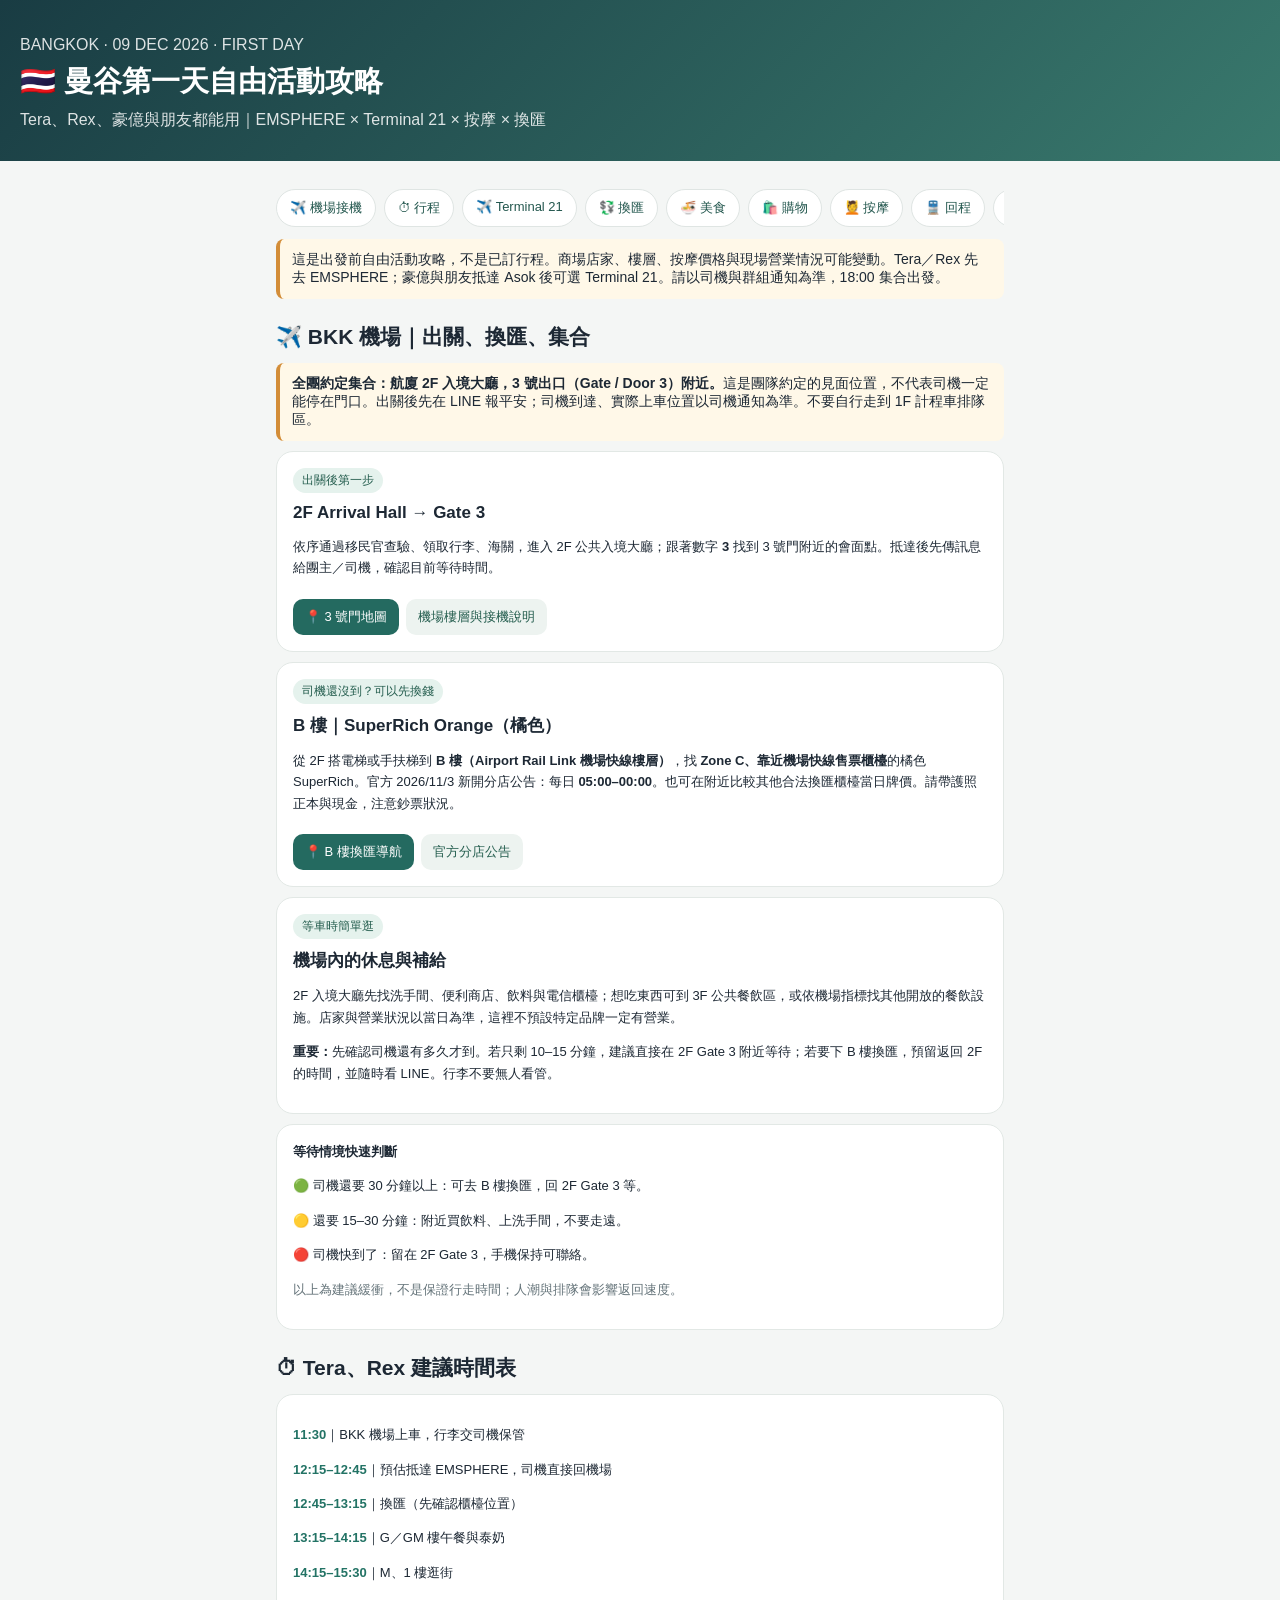
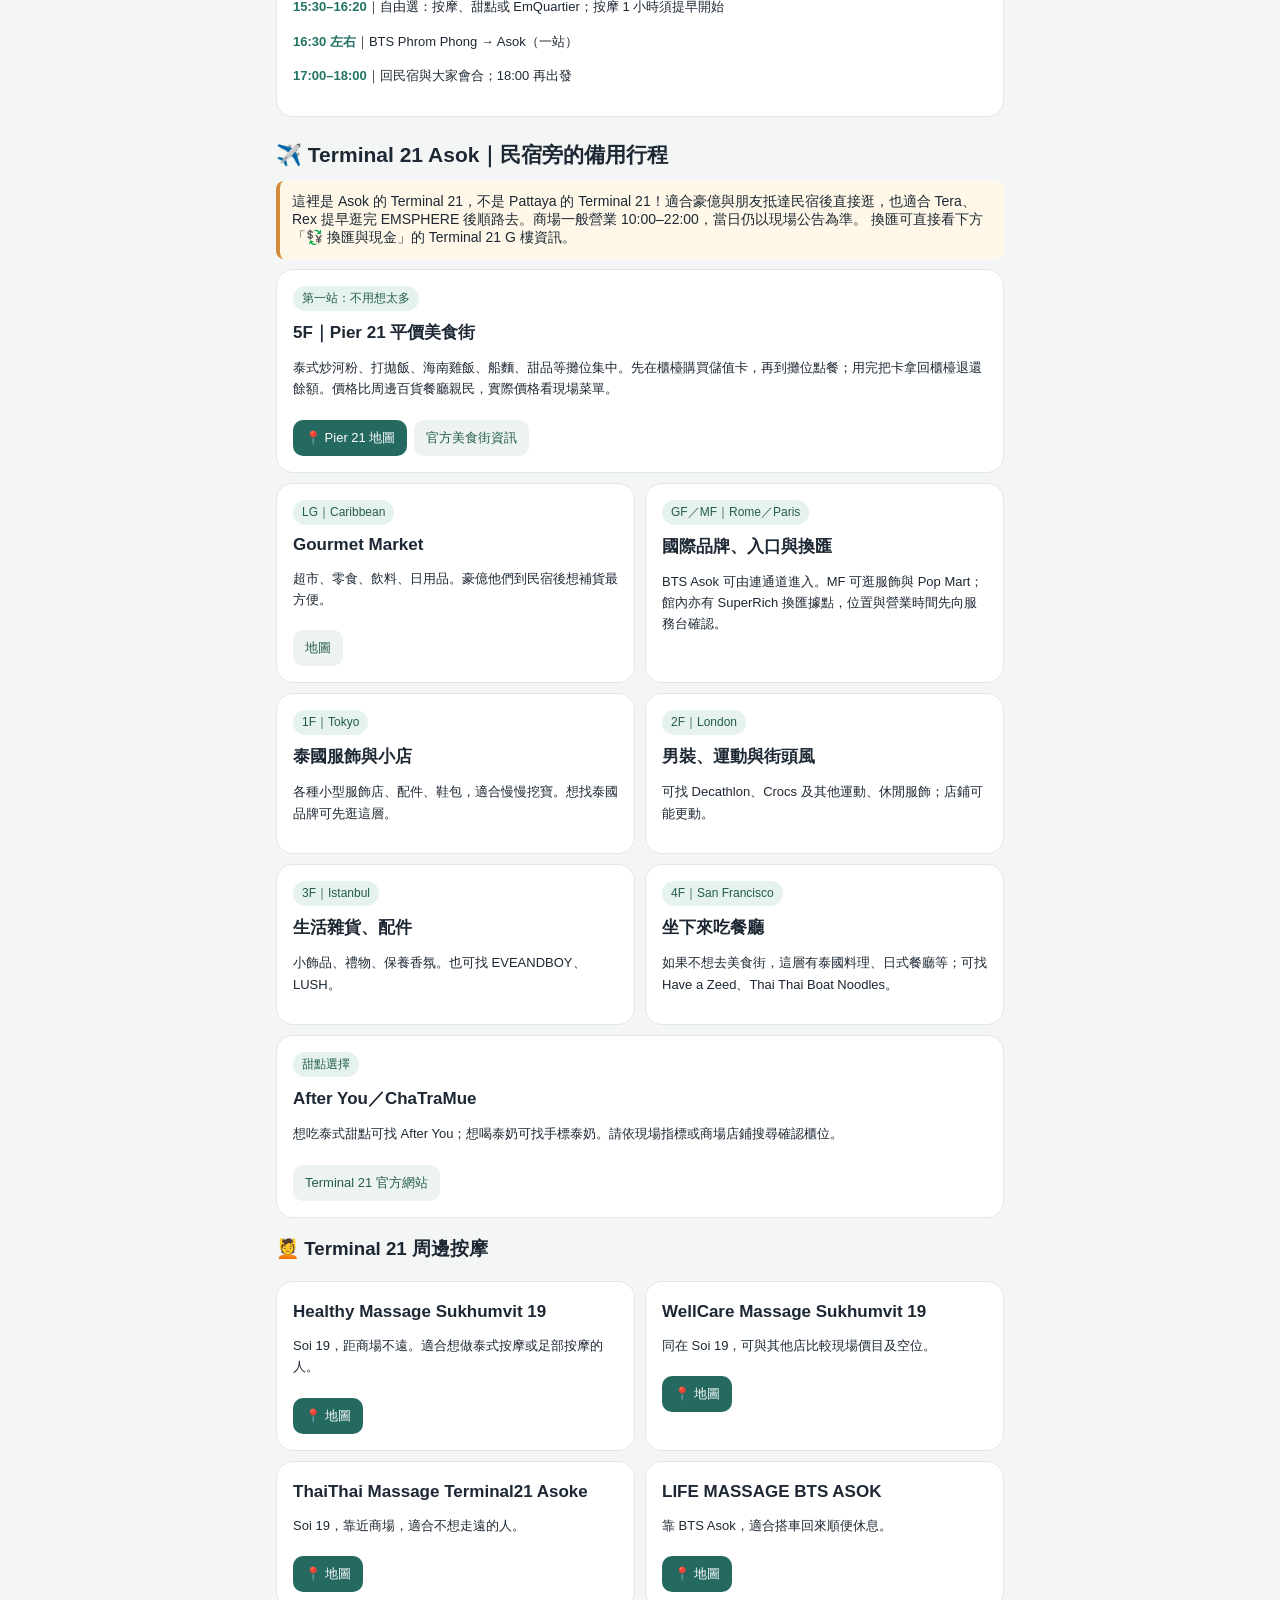
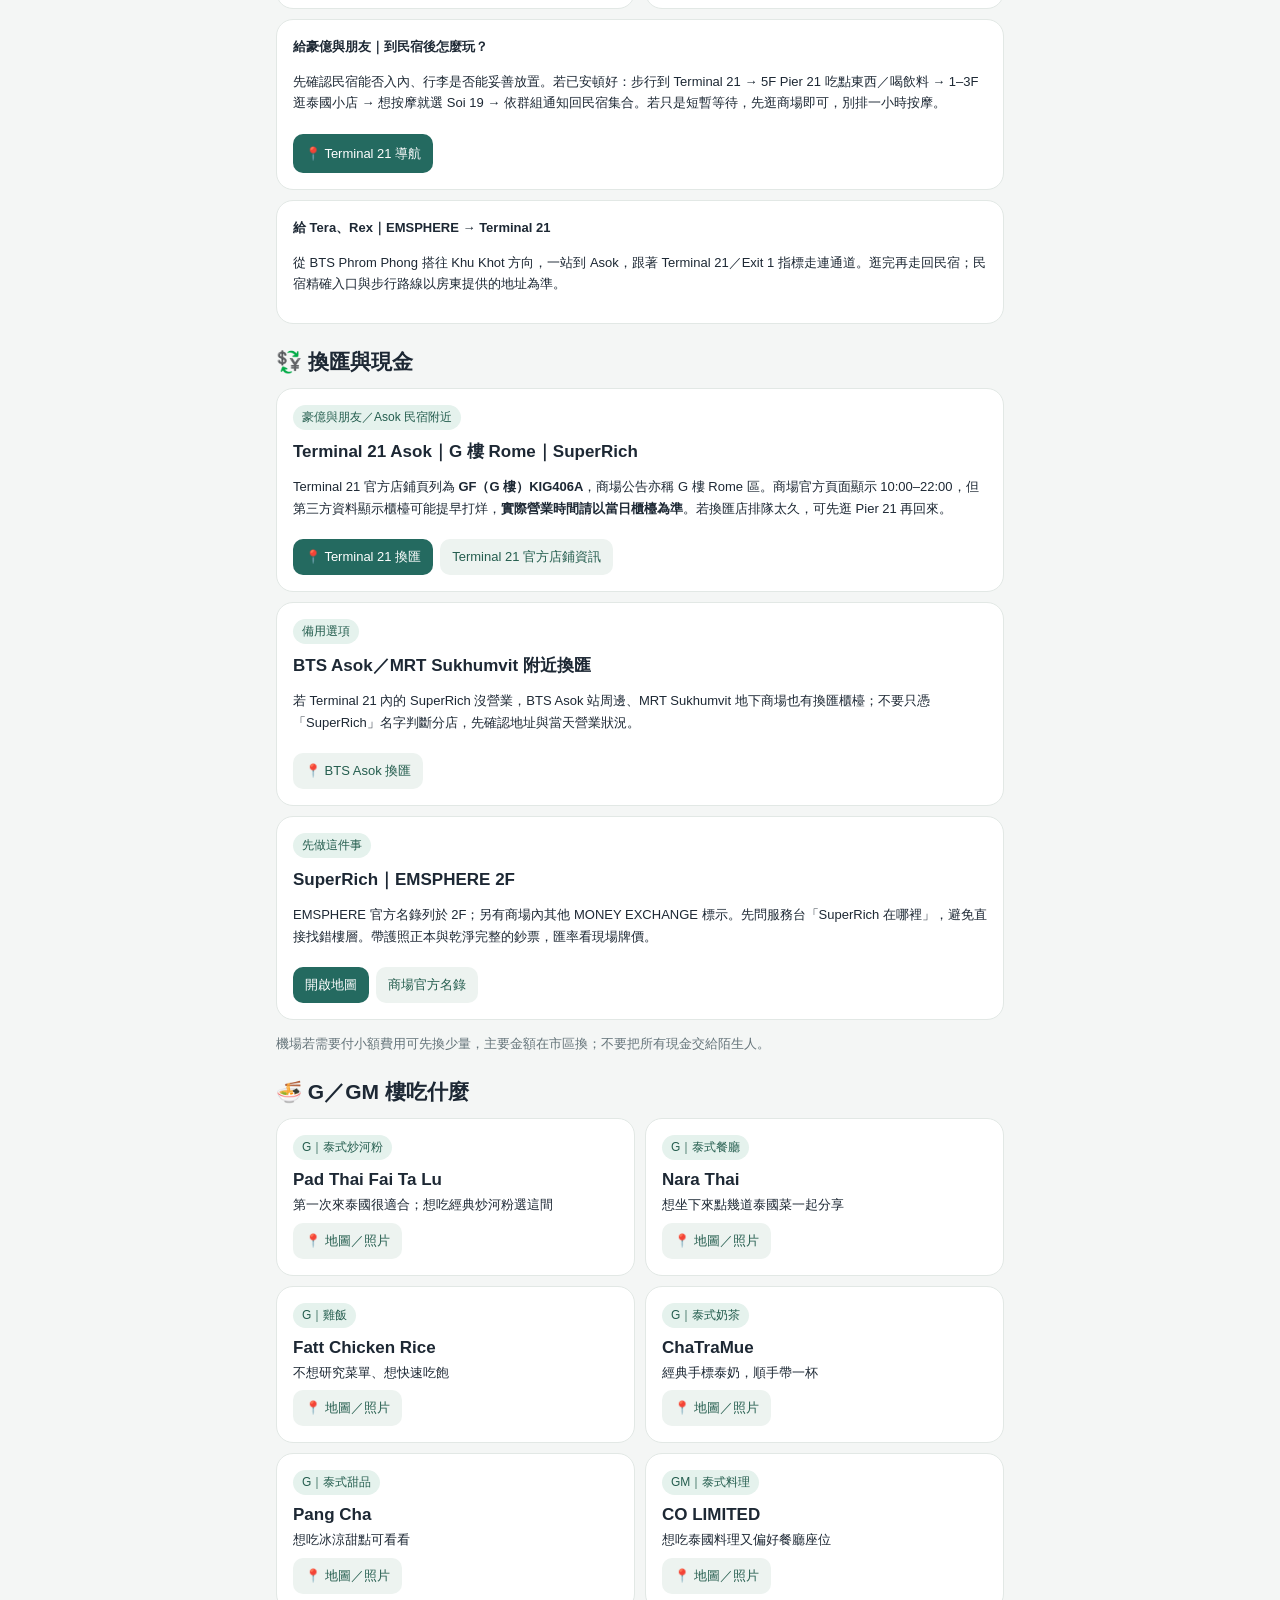
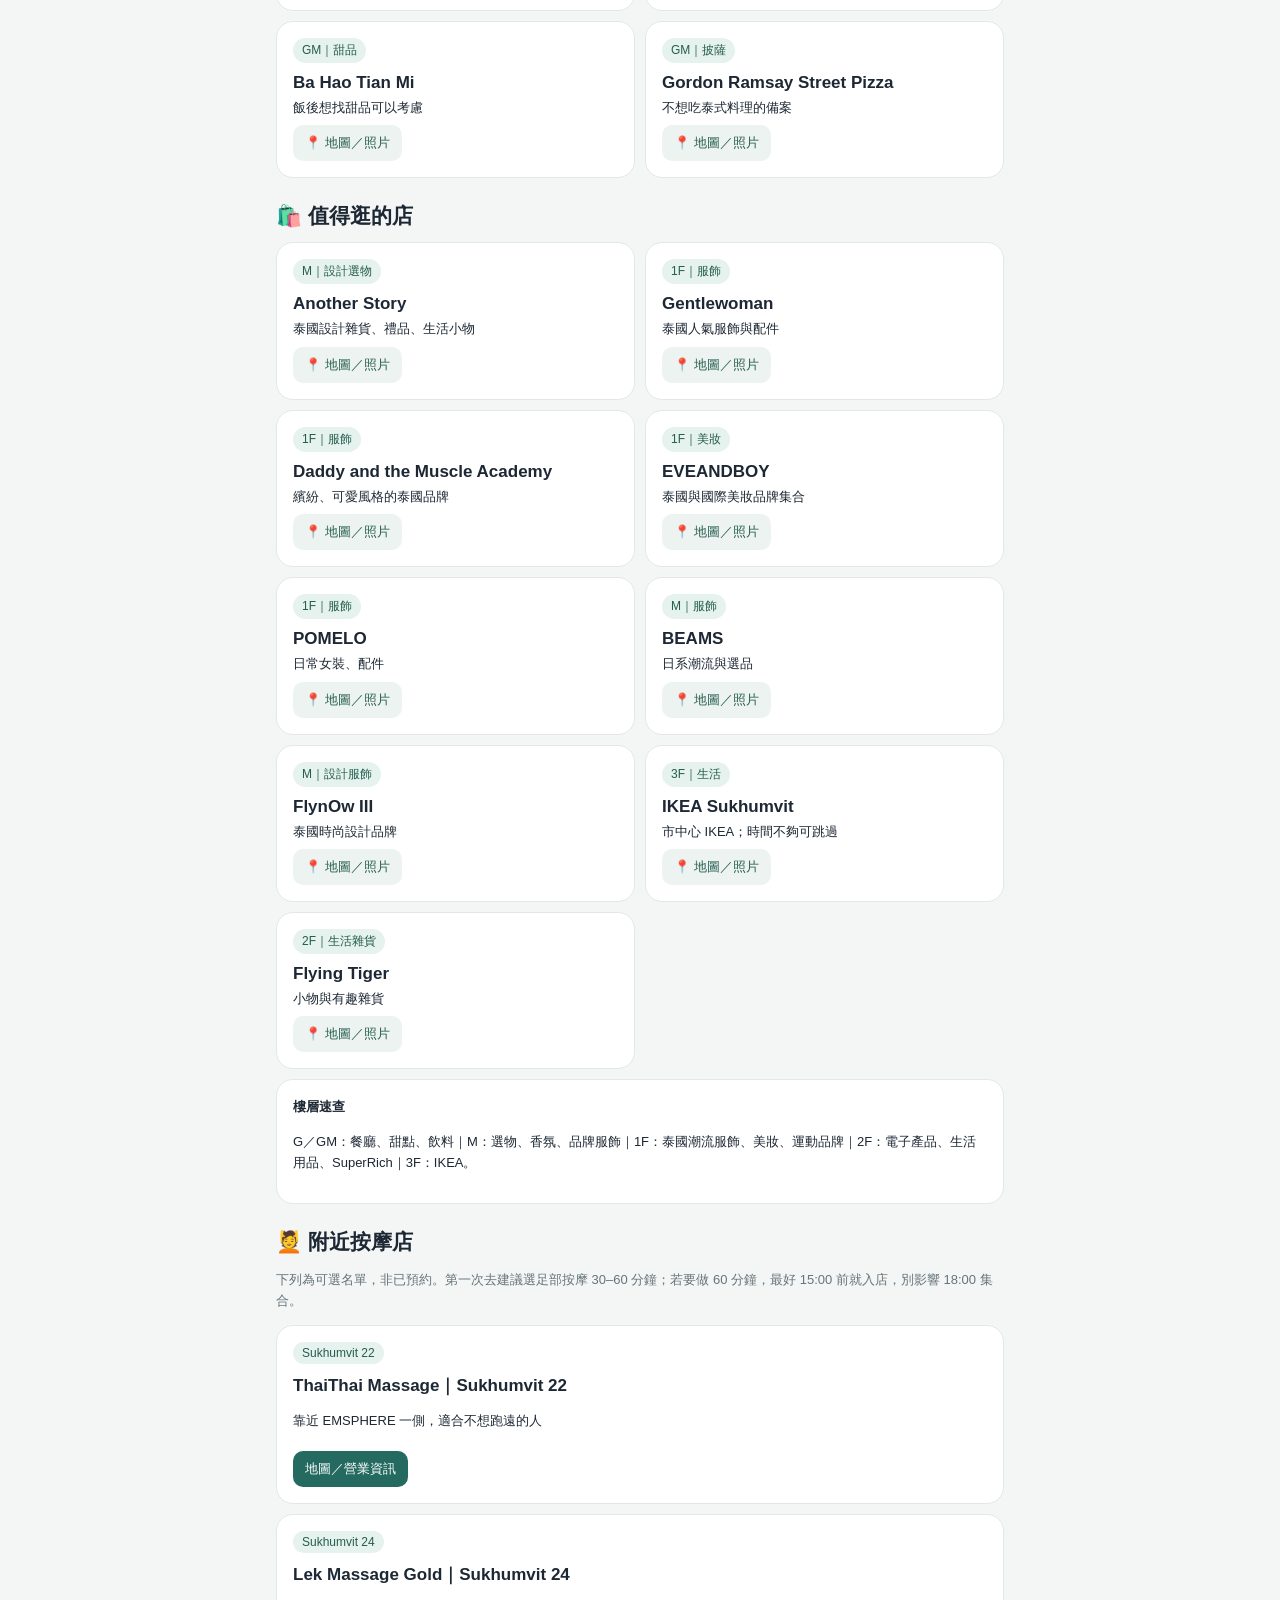
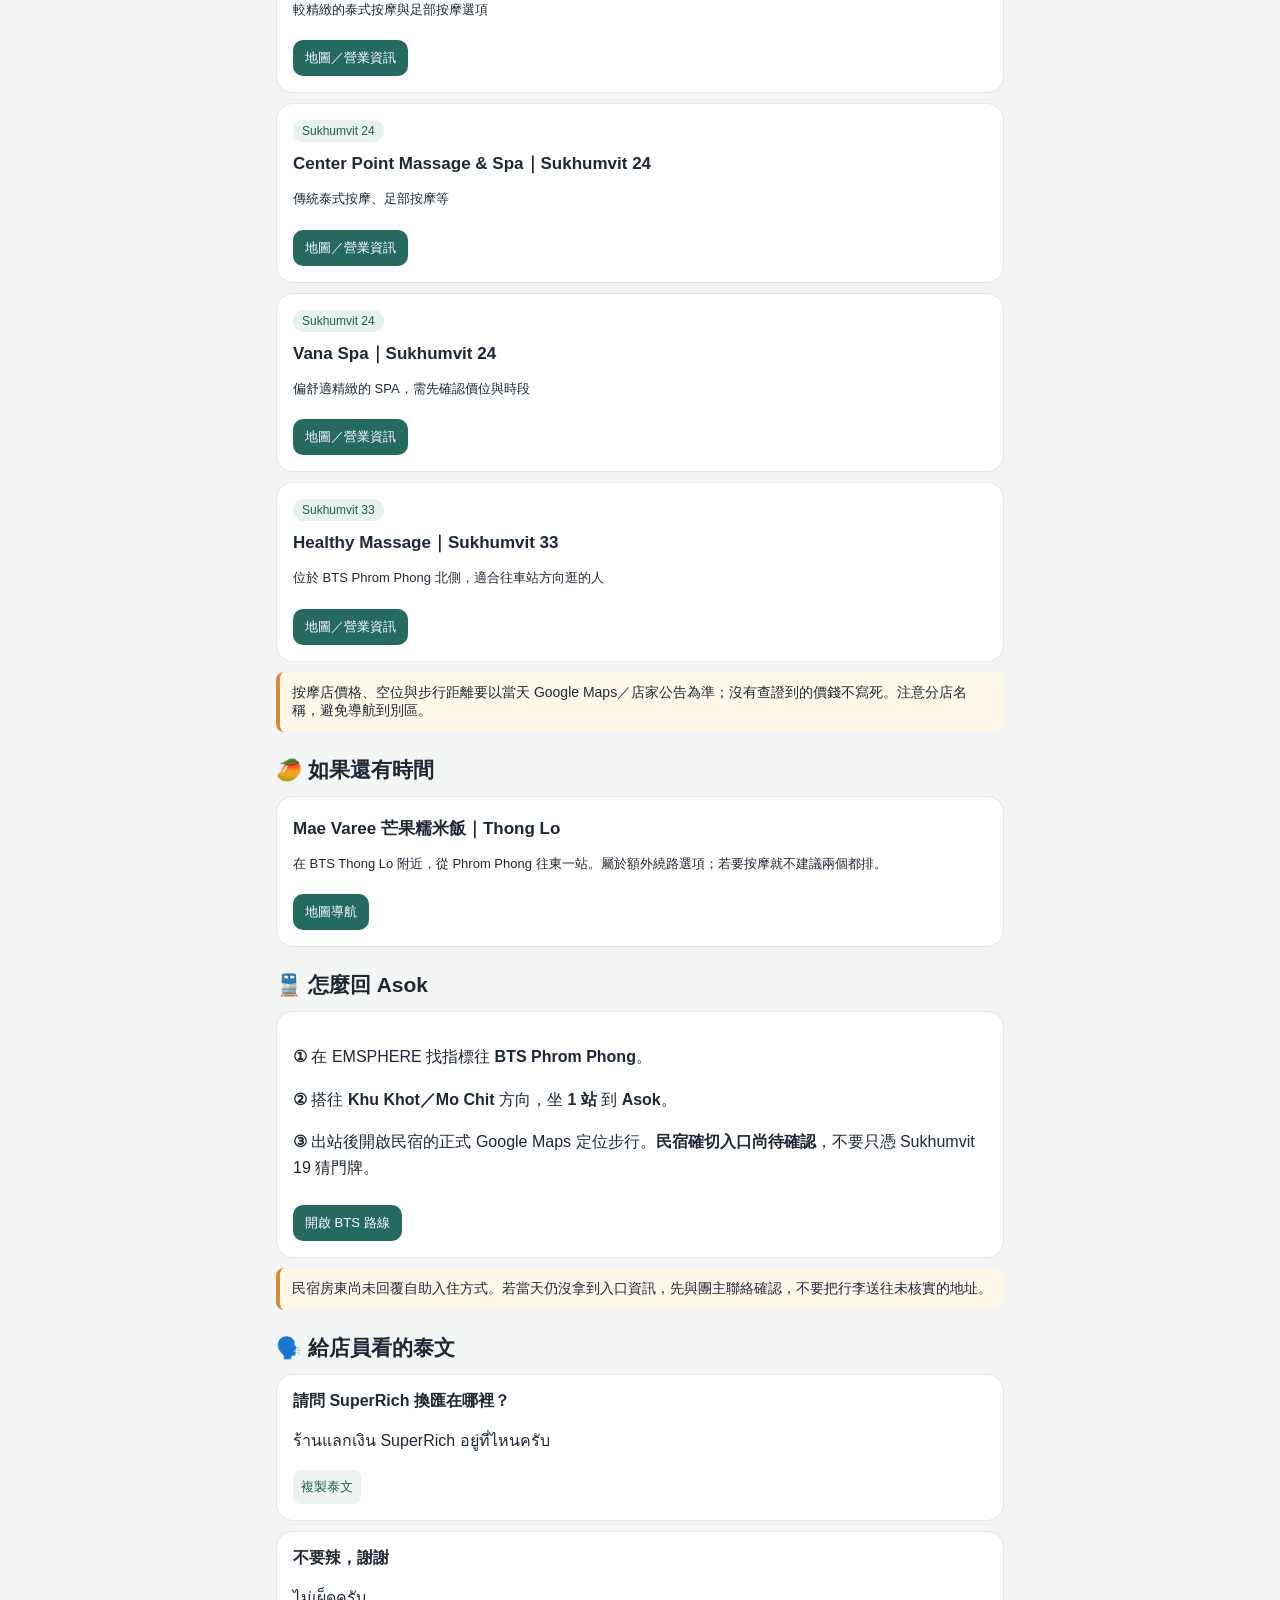
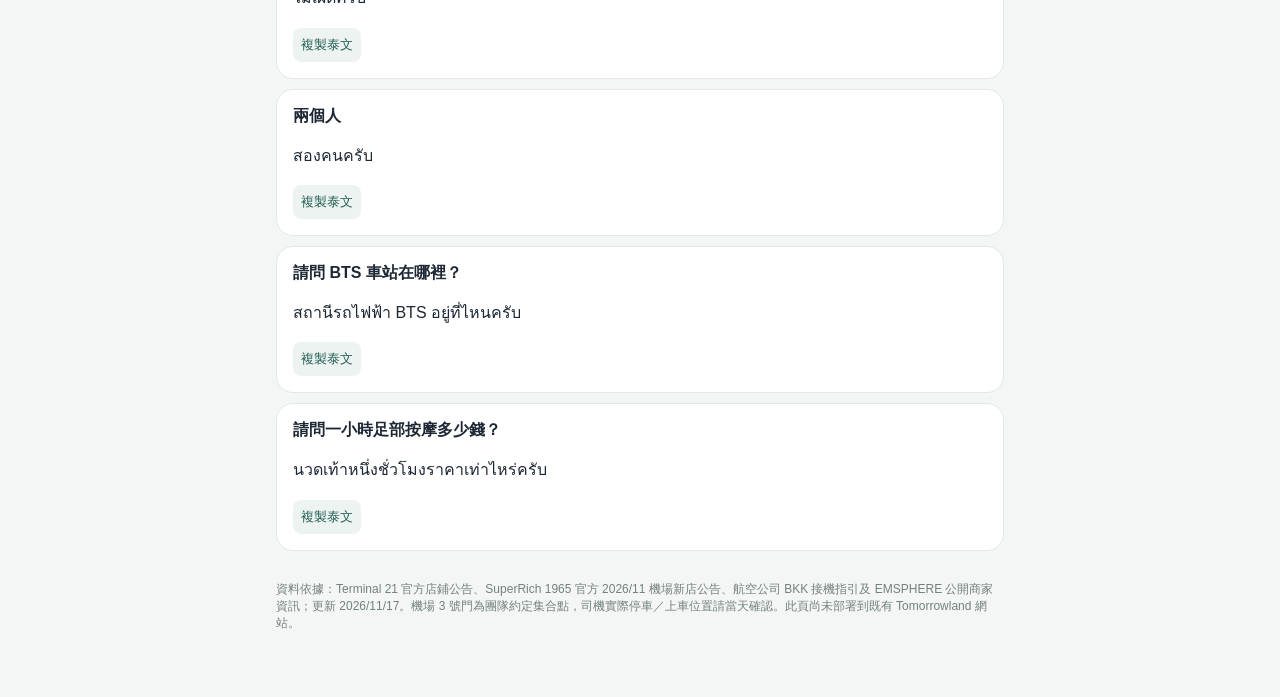
==== tera_rex_bangkok_guide.html @ 604416a2 "Initial preview website" ====
<!DOCTYPE html>

<html lang="zh-Hant"><head><meta charset="utf-8"/><meta content="width=device-width,initial-scale=1" name="viewport"/><title>12/9 曼谷新手攻略｜EMSPHERE × Terminal 21</title><style>:root{font-family:-apple-system,BlinkMacSystemFont,'Noto Sans TC',sans-serif;color:#1d2834;background:#f4f6f5}*{box-sizing:border-box}body{margin:0}header{background:linear-gradient(135deg,#193c43,#39796d);color:white;padding:36px 20px 30px}main{max-width:760px;margin:auto;padding:16px 16px 65px}h1{font-size:29px;margin:8px 0}h2{font-size:21px;margin:24px 0 12px}.sub{opacity:.85}.nav{display:flex;gap:8px;overflow:auto;padding:12px 0;position:sticky;top:0;background:#f4f6f5;z-index:3}.nav a{white-space:nowrap;background:white;border:1px solid #dfe5e3;border-radius:30px;padding:9px 13px;text-decoration:none;color:#23574e;font-size:13px}.card{background:white;border:1px solid #e2e8e5;border-radius:17px;padding:16px;margin:10px 0;box-shadow:0 3px 10px #1232 0}.tag{display:inline-block;background:#e5f2ed;color:#245d4e;padding:4px 9px;border-radius:30px;font-size:12px;margin-bottom:6px}.muted{color:#65747a;font-size:13px}.btn{display:inline-block;padding:9px 12px;background:#246a60;color:white;text-decoration:none;border-radius:10px;font-size:13px;margin:7px 7px 0 0}.btn.secondary{background:#edf3f0;color:#245d4e}.time{font-weight:750;color:#237365}.itemtitle{font-weight:750;font-size:17px;margin:4px 0}.grid{display:grid;grid-template-columns:repeat(2,minmax(0,1fr));gap:10px}.grid .card{margin:0}.notice{border-left:4px solid #d38d38;padding:12px;background:#fff8e8;border-radius:8px;font-size:14px}.small{font-size:13px;line-height:1.65}p{line-height:1.65}button{border:0;background:#edf3f0;color:#225f55;padding:8px;border-radius:8px}footer{color:#73817d;font-size:12px;margin-top:30px}a{color:#236b61}details{background:white;border-radius:12px;padding:12px;margin:8px 0}summary{font-weight:650;cursor:pointer}@media(max-width:460px){.grid{grid-template-columns:1fr}header{padding-top:26px}h1{font-size:26px}}</style></head><body><header><div class="sub">BANGKOK · 09 DEC 2026 · FIRST DAY</div><h1>🇹🇭 曼谷第一天自由活動攻略</h1><div class="sub">Tera、Rex、豪億與朋友都能用｜EMSPHERE × Terminal 21 × 按摩 × 換匯</div></header><main><nav class="nav"><a href="#airport">✈️ 機場接機</a><a href="#route">⏱ 行程</a><a href="#terminal">✈️ Terminal 21</a><a href="#money">💱 換匯</a><a href="#food">🍜 美食</a><a href="#shop">🛍️ 購物</a><a href="#spa">💆 按摩</a><a href="#return">🚆 回程</a><a href="#thai">🗣️ 泰文</a></nav><div class="notice">這是出發前自由活動攻略，不是已訂行程。商場店家、樓層、按摩價格與現場營業情況可能變動。Tera／Rex 先去 EMSPHERE；豪億與朋友抵達 Asok 後可選 Terminal 21。請以司機與群組通知為準，18:00 集合出發。</div><section id="airport"><h2>✈️ BKK 機場｜出關、換匯、集合</h2><div class="notice"><strong>全團約定集合：航廈 2F 入境大廳，3 號出口（Gate / Door 3）附近。</strong>這是團隊約定的見面位置，不代表司機一定能停在門口。出關後先在 LINE 報平安；司機到達、實際上車位置以司機通知為準。不要自行走到 1F 計程車排隊區。</div><div class="card"><span class="tag">出關後第一步</span><div class="itemtitle">2F Arrival Hall → Gate 3</div><p class="small">依序通過移民官查驗、領取行李、海關，進入 2F 公共入境大廳；跟著數字 <strong>3</strong> 找到 3 號門附近的會面點。抵達後先傳訊息給團主／司機，確認目前等待時間。</p><a class="btn" href="https://www.google.com/maps/search/?api=1&amp;query=Suvarnabhumi+Airport+Arrival+Hall+Gate+3" rel="noopener" target="_blank">📍 3 號門地圖</a><a class="btn secondary" href="https://www.jal.co.jp/jp/en/inter/airport/bkk/info/" rel="noopener" target="_blank">機場樓層與接機說明</a></div><div class="card"><span class="tag">司機還沒到？可以先換錢</span><div class="itemtitle">B 樓｜SuperRich Orange（橘色）</div><p class="small">從 2F 搭電梯或手扶梯到 <strong>B 樓（Airport Rail Link 機場快線樓層）</strong>，找 <strong>Zone C、靠近機場快線售票櫃檯</strong>的橘色 SuperRich。官方 2026/11/3 新開分店公告：每日 <strong>05:00–00:00</strong>。也可在附近比較其他合法換匯櫃檯當日牌價。請帶護照正本與現金，注意鈔票狀況。</p><a class="btn" href="https://www.google.com/maps/search/?api=1&amp;query=SuperRich+Orange+Suvarnabhumi+Airport+Rail+Link+B+Floor+Zone+C" rel="noopener" target="_blank">📍 B 樓換匯導航</a><a class="btn secondary" href="https://www.superrich1965.com/en/news/airport-rail-link-now-open" rel="noopener" target="_blank">官方分店公告</a></div><div class="card"><span class="tag">等車時簡單逛</span><div class="itemtitle">機場內的休息與補給</div><p class="small">2F 入境大廳先找洗手間、便利商店、飲料與電信櫃檯；想吃東西可到 3F 公共餐飲區，或依機場指標找其他開放的餐飲設施。店家與營業狀況以當日為準，這裡不預設特定品牌一定有營業。</p><p class="small"><strong>重要：</strong>先確認司機還有多久才到。若只剩 10–15 分鐘，建議直接在 2F Gate 3 附近等待；若要下 B 樓換匯，預留返回 2F 的時間，並隨時看 LINE。行李不要無人看管。</p></div><div class="card small"><strong>等待情境快速判斷</strong><p>🟢 司機還要 30 分鐘以上：可去 B 樓換匯，回 2F Gate 3 等。</p><p>🟡 還要 15–30 分鐘：附近買飲料、上洗手間，不要走遠。</p><p>🔴 司機快到了：留在 2F Gate 3，手機保持可聯絡。</p><p class="muted">以上為建議緩衝，不是保證行走時間；人潮與排隊會影響返回速度。</p></div></section><section id="route"><h2>⏱ Tera、Rex 建議時間表</h2><div class="card small"><p><span class="time">11:30</span>｜BKK 機場上車，行李交司機保管</p><p><span class="time">12:15–12:45</span>｜預估抵達 EMSPHERE，司機直接回機場</p><p><span class="time">12:45–13:15</span>｜換匯（先確認櫃檯位置）</p><p><span class="time">13:15–14:15</span>｜G／GM 樓午餐與泰奶</p><p><span class="time">14:15–15:30</span>｜M、1 樓逛街</p><p><span class="time">15:30–16:20</span>｜自由選：按摩、甜點或 EmQuartier；按摩 1 小時須提早開始</p><p><span class="time">16:30 左右</span>｜BTS Phrom Phong → Asok（一站）</p><p><span class="time">17:00–18:00</span>｜回民宿與大家會合；18:00 再出發</p></div></section><section id="terminal"><h2>✈️ Terminal 21 Asok｜民宿旁的備用行程</h2><div class="notice">這裡是 Asok 的 Terminal 21，不是 Pattaya 的 Terminal 21！適合豪億與朋友抵達民宿後直接逛，也適合 Tera、Rex 提早逛完 EMSPHERE 後順路去。商場一般營業 10:00–22:00，當日仍以現場公告為準。 換匯可直接看下方「💱 換匯與現金」的 Terminal 21 G 樓資訊。</div><div class="card"><span class="tag">第一站：不用想太多</span><div class="itemtitle">5F｜Pier 21 平價美食街</div><p class="small">泰式炒河粉、打拋飯、海南雞飯、船麵、甜品等攤位集中。先在櫃檯購買儲值卡，再到攤位點餐；用完把卡拿回櫃檯退還餘額。價格比周邊百貨餐廳親民，實際價格看現場菜單。</p><a class="btn" href="https://www.google.com/maps/search/?api=1&amp;query=Pier+21+Food+Court+Terminal+21+Asok" rel="noopener" target="_blank">📍 Pier 21 地圖</a><a class="btn secondary" href="https://www.terminal21.co.th/asok/shop/pier21/en" rel="noopener" target="_blank">官方美食街資訊</a></div><div class="grid"><article class="card"><span class="tag">LG｜Caribbean</span><div class="itemtitle">Gourmet Market</div><p class="small">超市、零食、飲料、日用品。豪億他們到民宿後想補貨最方便。</p><a class="btn secondary" href="https://www.google.com/maps/search/?api=1&amp;query=Gourmet+Market+Terminal+21+Asok" rel="noopener" target="_blank">地圖</a></article><article class="card"><span class="tag">GF／MF｜Rome／Paris</span><div class="itemtitle">國際品牌、入口與換匯</div><p class="small">BTS Asok 可由連通道進入。MF 可逛服飾與 Pop Mart；館內亦有 SuperRich 換匯據點，位置與營業時間先向服務台確認。</p></article><article class="card"><span class="tag">1F｜Tokyo</span><div class="itemtitle">泰國服飾與小店</div><p class="small">各種小型服飾店、配件、鞋包，適合慢慢挖寶。想找泰國品牌可先逛這層。</p></article><article class="card"><span class="tag">2F｜London</span><div class="itemtitle">男裝、運動與街頭風</div><p class="small">可找 Decathlon、Crocs 及其他運動、休閒服飾；店鋪可能更動。</p></article><article class="card"><span class="tag">3F｜Istanbul</span><div class="itemtitle">生活雜貨、配件</div><p class="small">小飾品、禮物、保養香氛。也可找 EVEANDBOY、LUSH。</p></article><article class="card"><span class="tag">4F｜San Francisco</span><div class="itemtitle">坐下來吃餐廳</div><p class="small">如果不想去美食街，這層有泰國料理、日式餐廳等；可找 Have a Zeed、Thai Thai Boat Noodles。</p></article></div><div class="card"><span class="tag">甜點選擇</span><div class="itemtitle">After You／ChaTraMue</div><p class="small">想吃泰式甜點可找 After You；想喝泰奶可找手標泰奶。請依現場指標或商場店鋪搜尋確認櫃位。</p><a class="btn secondary" href="https://www.terminal21.co.th/asok/" rel="noopener" target="_blank">Terminal 21 官方網站</a></div><h3>💆 Terminal 21 周邊按摩</h3><div class="grid"><article class="card"><div class="itemtitle">Healthy Massage Sukhumvit 19</div><p class="small">Soi 19，距商場不遠。適合想做泰式按摩或足部按摩的人。</p><a class="btn" href="https://www.google.com/maps/search/?api=1&amp;query=Healthy+Massage+Sukhumvit+19+Bangkok" rel="noopener" target="_blank">📍 地圖</a></article><article class="card"><div class="itemtitle">WellCare Massage Sukhumvit 19</div><p class="small">同在 Soi 19，可與其他店比較現場價目及空位。</p><a class="btn" href="https://www.google.com/maps/search/?api=1&amp;query=WellCare+Massage+Sukhumvit+19+Bangkok" rel="noopener" target="_blank">📍 地圖</a></article><article class="card"><div class="itemtitle">ThaiThai Massage Terminal21 Asoke</div><p class="small">Soi 19，靠近商場，適合不想走遠的人。</p><a class="btn" href="https://www.google.com/maps/search/?api=1&amp;query=ThaiThai+Massage+Terminal21+Asoke" rel="noopener" target="_blank">📍 地圖</a></article><article class="card"><div class="itemtitle">LIFE MASSAGE BTS ASOK</div><p class="small">靠 BTS Asok，適合搭車回來順便休息。</p><a class="btn" href="https://www.google.com/maps/search/?api=1&amp;query=LIFE+MASSAGE+BTS+ASOK+Bangkok" rel="noopener" target="_blank">📍 地圖</a></article></div><div class="card small"><strong>給豪億與朋友｜到民宿後怎麼玩？</strong><p>先確認民宿能否入內、行李是否能妥善放置。若已安頓好：步行到 Terminal 21 → 5F Pier 21 吃點東西／喝飲料 → 1–3F 逛泰國小店 → 想按摩就選 Soi 19 → 依群組通知回民宿集合。若只是短暫等待，先逛商場即可，別排一小時按摩。</p><a class="btn" href="https://www.google.com/maps/search/?api=1&amp;query=Terminal+21+Asok+Bangkok" rel="noopener" target="_blank">📍 Terminal 21 導航</a></div><div class="card small"><strong>給 Tera、Rex｜EMSPHERE → Terminal 21</strong><p>從 BTS Phrom Phong 搭往 Khu Khot 方向，一站到 Asok，跟著 Terminal 21／Exit 1 指標走連通道。逛完再走回民宿；民宿精確入口與步行路線以房東提供的地址為準。</p></div></section><section id="money"><h2>💱 換匯與現金</h2><div class="card"><span class="tag">豪億與朋友／Asok 民宿附近</span><div class="itemtitle">Terminal 21 Asok｜G 樓 Rome｜SuperRich</div><p class="small">Terminal 21 官方店鋪頁列為 <strong>GF（G 樓）KIG406A</strong>，商場公告亦稱 G 樓 Rome 區。商場官方頁面顯示 10:00–22:00，但第三方資料顯示櫃檯可能提早打烊，<strong>實際營業時間請以當日櫃檯為準</strong>。若換匯店排隊太久，可先逛 Pier 21 再回來。</p><a class="btn" href="https://www.google.com/maps/search/?api=1&amp;query=Superrich+Thailand+Terminal+21+Asok+G+Floor" rel="noopener" target="_blank">📍 Terminal 21 換匯</a><a class="btn secondary" href="https://www.terminal21.co.th/asok/shop/detail/en/1144/superrich" rel="noopener" target="_blank">Terminal 21 官方店鋪資訊</a></div><div class="card"><span class="tag">備用選項</span><div class="itemtitle">BTS Asok／MRT Sukhumvit 附近換匯</div><p class="small">若 Terminal 21 內的 SuperRich 沒營業，BTS Asok 站周邊、MRT Sukhumvit 地下商場也有換匯櫃檯；不要只憑「SuperRich」名字判斷分店，先確認地址與當天營業狀況。</p><a class="btn secondary" href="https://www.google.com/maps/search/?api=1&amp;query=SuperRich+Exchange+BTS+Asok+Station" rel="noopener" target="_blank">📍 BTS Asok 換匯</a></div><div class="card"><span class="tag">先做這件事</span><div class="itemtitle">SuperRich｜EMSPHERE 2F</div><p class="small">EMSPHERE 官方名錄列於 2F；另有商場內其他 MONEY EXCHANGE 標示。先問服務台「SuperRich 在哪裡」，避免直接找錯樓層。帶護照正本與乾淨完整的鈔票，匯率看現場牌價。</p><a class="btn" href="https://www.google.com/maps/search/?api=1&amp;query=SuperRich+EMSPHERE+Bangkok" target="_blank">開啟地圖</a><a class="btn secondary" href="https://emsphere.co.th/directory/" target="_blank">商場官方名錄</a></div><p class="muted">機場若需要付小額費用可先換少量，主要金額在市區換；不要把所有現金交給陌生人。</p></section><section id="food"><h2>🍜 G／GM 樓吃什麼</h2><div class="grid" id="foods"></div></section><section id="shop"><h2>🛍️ 值得逛的店</h2><div class="grid" id="shops"></div><div class="card small"><strong>樓層速查</strong><p>G／GM：餐廳、甜點、飲料｜M：選物、香氛、品牌服飾｜1F：泰國潮流服飾、美妝、運動品牌｜2F：電子產品、生活用品、SuperRich｜3F：IKEA。</p></div></section><section id="spa"><h2>💆 附近按摩店</h2><p class="muted">下列為可選名單，非已預約。第一次去建議選足部按摩 30–60 分鐘；若要做 60 分鐘，最好 15:00 前就入店，別影響 18:00 集合。</p><div id="spas"></div><div class="notice">按摩店價格、空位與步行距離要以當天 Google Maps／店家公告為準；沒有查證到的價錢不寫死。注意分店名稱，避免導航到別區。</div></section><section id="extra"><h2>🥭 如果還有時間</h2><div class="card"><div class="itemtitle">Mae Varee 芒果糯米飯｜Thong Lo</div><p class="small">在 BTS Thong Lo 附近，從 Phrom Phong 往東一站。屬於額外繞路選項；若要按摩就不建議兩個都排。</p><a class="btn" href="https://www.google.com/maps/search/?api=1&amp;query=Mae+Varee+Mango+Sticky+Rice+Thong+Lo" target="_blank">地圖導航</a></div></section><section id="return"><h2>🚆 怎麼回 Asok</h2><div class="card"><p><strong>①</strong> 在 EMSPHERE 找指標往 <strong>BTS Phrom Phong</strong>。</p><p><strong>②</strong> 搭往 <strong>Khu Khot／Mo Chit</strong> 方向，坐 <strong>1 站</strong> 到 <strong>Asok</strong>。</p><p><strong>③</strong> 出站後開啟民宿的正式 Google Maps 定位步行。<strong>民宿確切入口尚待確認</strong>，不要只憑 Sukhumvit 19 猜門牌。</p><a class="btn" href="https://www.google.com/maps/dir/?api=1&amp;origin=BTS+Phrom+Phong+Bangkok&amp;destination=BTS+Asok+Bangkok&amp;travelmode=transit" target="_blank">開啟 BTS 路線</a></div><div class="notice">民宿房東尚未回覆自助入住方式。若當天仍沒拿到入口資訊，先與團主聯絡確認，不要把行李送往未核實的地址。</div></section><section id="thai"><h2>🗣️ 給店員看的泰文</h2><div id="phrases"></div></section><footer>資料依據：Terminal 21 官方店鋪公告、SuperRich 1965 官方 2026/11 機場新店公告、航空公司 BKK 接機指引及 EMSPHERE 公開商家資訊；更新 2026/11/17。機場 3 號門為團隊約定集合點，司機實際停車／上車位置請當天確認。此頁尚未部署到既有 Tomorrowland 網站。</footer></main><script>const food=[['Pad Thai Fai Ta Lu','G｜泰式炒河粉','第一次來泰國很適合；想吃經典炒河粉選這間'],['Nara Thai','G｜泰式餐廳','想坐下來點幾道泰國菜一起分享'],['Fatt Chicken Rice','G｜雞飯','不想研究菜單、想快速吃飽'],['ChaTraMue','G｜泰式奶茶','經典手標泰奶，順手帶一杯'],['Pang Cha','G｜泰式甜品','想吃冰涼甜點可看看'],['CO LIMITED','GM｜泰式料理','想吃泰國料理又偏好餐廳座位'],['Ba Hao Tian Mi','GM｜甜品','飯後想找甜品可以考慮'],['Gordon Ramsay Street Pizza','GM｜披薩','不想吃泰式料理的備案']];const shops=[['Another Story','M｜設計選物','泰國設計雜貨、禮品、生活小物'],['Gentlewoman','1F｜服飾','泰國人氣服飾與配件'],['Daddy and the Muscle Academy','1F｜服飾','繽紛、可愛風格的泰國品牌'],['EVEANDBOY','1F｜美妝','泰國與國際美妝品牌集合'],['POMELO','1F｜服飾','日常女裝、配件'],['BEAMS','M｜服飾','日系潮流與選品'],['FlynOw III','M｜設計服飾','泰國時尚設計品牌'],['IKEA Sukhumvit','3F｜生活','市中心 IKEA；時間不夠可跳過'],['Flying Tiger','2F｜生活雜貨','小物與有趣雜貨']];const spas=[['ThaiThai Massage｜Sukhumvit 22','Sukhumvit 22','靠近 EMSPHERE 一側，適合不想跑遠的人'],['Lek Massage Gold｜Sukhumvit 24','Sukhumvit 24','較精緻的泰式按摩與足部按摩選項'],['Center Point Massage & Spa｜Sukhumvit 24','Sukhumvit 24','傳統泰式按摩、足部按摩等'],['Vana Spa｜Sukhumvit 24','Sukhumvit 24','偏舒適精緻的 SPA，需先確認價位與時段'],['Healthy Massage｜Sukhumvit 33','Sukhumvit 33','位於 BTS Phrom Phong 北側，適合往車站方向逛的人']];function card(x){let q=encodeURIComponent(x[0]+' EMSPHERE Bangkok');return `<article class="card"><span class="tag">${x[1]}</span><div class="itemtitle">${x[0]}</div><div class="small">${x[2]}</div><a class="btn secondary" href="https://www.google.com/maps/search/?api=1&query=${q}" target="_blank">📍 地圖／照片</a></article>`}document.getElementById('foods').innerHTML=food.map(card).join('');document.getElementById('shops').innerHTML=shops.map(card).join('');document.getElementById('spas').innerHTML=spas.map(x=>`<article class="card"><span class="tag">${x[1]}</span><div class="itemtitle">${x[0]}</div><p class="small">${x[2]}</p><a class="btn" href="https://www.google.com/maps/search/?api=1&query=${encodeURIComponent(x[0]+' Bangkok')}" target="_blank">地圖／營業資訊</a></article>`).join('');const phrases=[['請問 SuperRich 換匯在哪裡？','ร้านแลกเงิน SuperRich อยู่ที่ไหนครับ'],['不要辣，謝謝','ไม่เผ็ดครับ'],['兩個人','สองคนครับ'],['請問 BTS 車站在哪裡？','สถานีรถไฟฟ้า BTS อยู่ที่ไหนครับ'],['請問一小時足部按摩多少錢？','นวดเท้าหนึ่งชั่วโมงราคาเท่าไหร่ครับ']];document.getElementById('phrases').innerHTML=phrases.map(x=>`<div class="card"><strong>${x[0]}</strong><p lang="th">${x[1]}</p><button onclick="navigator.clipboard?.writeText(this.previousElementSibling.textContent);this.textContent='已複製'">複製泰文</button></div>`).join('');</script></body></html>
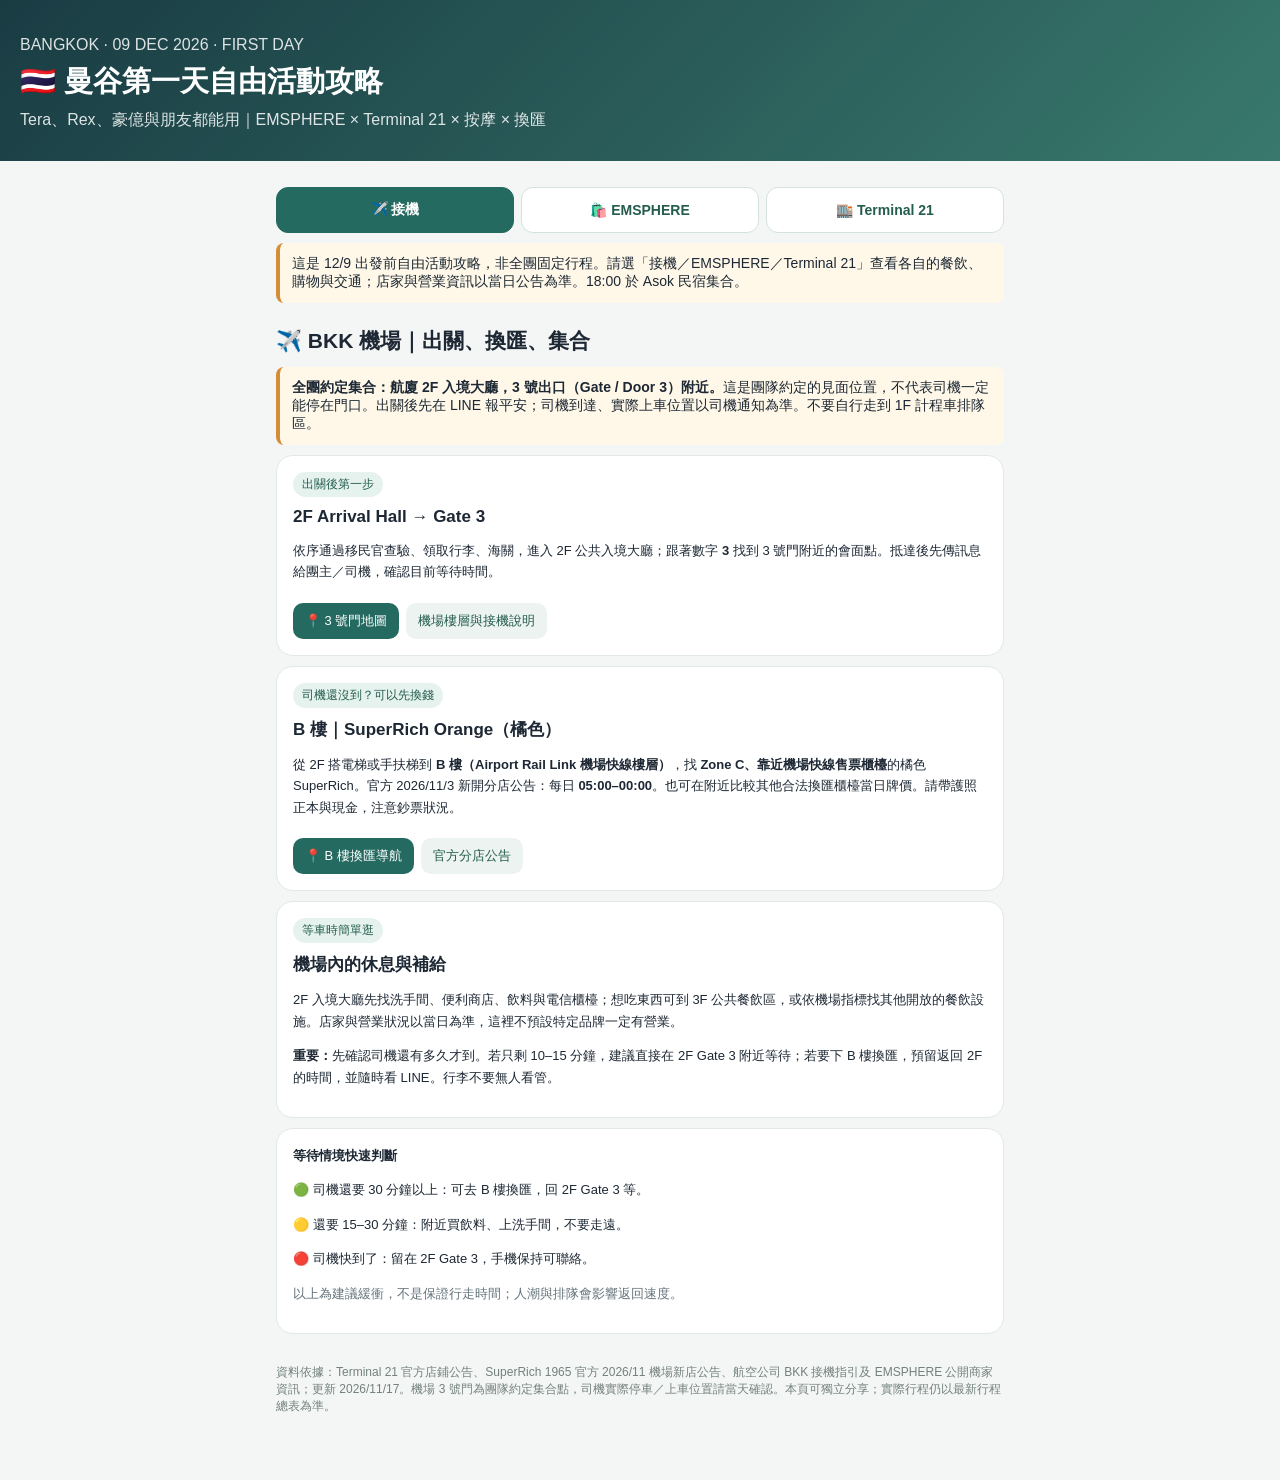
==== commit c801ea6b: "Add files via upload" ====
--- a/tera_rex_bangkok_guide.html
+++ b/tera_rex_bangkok_guide.html
@@ -1,3 +1,4 @@
 <!DOCTYPE html>
 
-<html lang="zh-Hant"><head><meta charset="utf-8"/><meta content="width=device-width,initial-scale=1" name="viewport"/><title>12/9 曼谷新手攻略｜EMSPHERE × Terminal 21</title><style>:root{font-family:-apple-system,BlinkMacSystemFont,'Noto Sans TC',sans-serif;color:#1d2834;background:#f4f6f5}*{box-sizing:border-box}body{margin:0}header{background:linear-gradient(135deg,#193c43,#39796d);color:white;padding:36px 20px 30px}main{max-width:760px;margin:auto;padding:16px 16px 65px}h1{font-size:29px;margin:8px 0}h2{font-size:21px;margin:24px 0 12px}.sub{opacity:.85}.nav{display:flex;gap:8px;overflow:auto;padding:12px 0;position:sticky;top:0;background:#f4f6f5;z-index:3}.nav a{white-space:nowrap;background:white;border:1px solid #dfe5e3;border-radius:30px;padding:9px 13px;text-decoration:none;color:#23574e;font-size:13px}.card{background:white;border:1px solid #e2e8e5;border-radius:17px;padding:16px;margin:10px 0;box-shadow:0 3px 10px #1232 0}.tag{display:inline-block;background:#e5f2ed;color:#245d4e;padding:4px 9px;border-radius:30px;font-size:12px;margin-bottom:6px}.muted{color:#65747a;font-size:13px}.btn{display:inline-block;padding:9px 12px;background:#246a60;color:white;text-decoration:none;border-radius:10px;font-size:13px;margin:7px 7px 0 0}.btn.secondary{background:#edf3f0;color:#245d4e}.time{font-weight:750;color:#237365}.itemtitle{font-weight:750;font-size:17px;margin:4px 0}.grid{display:grid;grid-template-columns:repeat(2,minmax(0,1fr));gap:10px}.grid .card{margin:0}.notice{border-left:4px solid #d38d38;padding:12px;background:#fff8e8;border-radius:8px;font-size:14px}.small{font-size:13px;line-height:1.65}p{line-height:1.65}button{border:0;background:#edf3f0;color:#225f55;padding:8px;border-radius:8px}footer{color:#73817d;font-size:12px;margin-top:30px}a{color:#236b61}details{background:white;border-radius:12px;padding:12px;margin:8px 0}summary{font-weight:650;cursor:pointer}@media(max-width:460px){.grid{grid-template-columns:1fr}header{padding-top:26px}h1{font-size:26px}}</style></head><body><header><div class="sub">BANGKOK · 09 DEC 2026 · FIRST DAY</div><h1>🇹🇭 曼谷第一天自由活動攻略</h1><div class="sub">Tera、Rex、豪億與朋友都能用｜EMSPHERE × Terminal 21 × 按摩 × 換匯</div></header><main><nav class="nav"><a href="#airport">✈️ 機場接機</a><a href="#route">⏱ 行程</a><a href="#terminal">✈️ Terminal 21</a><a href="#money">💱 換匯</a><a href="#food">🍜 美食</a><a href="#shop">🛍️ 購物</a><a href="#spa">💆 按摩</a><a href="#return">🚆 回程</a><a href="#thai">🗣️ 泰文</a></nav><div class="notice">這是出發前自由活動攻略，不是已訂行程。商場店家、樓層、按摩價格與現場營業情況可能變動。Tera／Rex 先去 EMSPHERE；豪億與朋友抵達 Asok 後可選 Terminal 21。請以司機與群組通知為準，18:00 集合出發。</div><section id="airport"><h2>✈️ BKK 機場｜出關、換匯、集合</h2><div class="notice"><strong>全團約定集合：航廈 2F 入境大廳，3 號出口（Gate / Door 3）附近。</strong>這是團隊約定的見面位置，不代表司機一定能停在門口。出關後先在 LINE 報平安；司機到達、實際上車位置以司機通知為準。不要自行走到 1F 計程車排隊區。</div><div class="card"><span class="tag">出關後第一步</span><div class="itemtitle">2F Arrival Hall → Gate 3</div><p class="small">依序通過移民官查驗、領取行李、海關，進入 2F 公共入境大廳；跟著數字 <strong>3</strong> 找到 3 號門附近的會面點。抵達後先傳訊息給團主／司機，確認目前等待時間。</p><a class="btn" href="https://www.google.com/maps/search/?api=1&amp;query=Suvarnabhumi+Airport+Arrival+Hall+Gate+3" rel="noopener" target="_blank">📍 3 號門地圖</a><a class="btn secondary" href="https://www.jal.co.jp/jp/en/inter/airport/bkk/info/" rel="noopener" target="_blank">機場樓層與接機說明</a></div><div class="card"><span class="tag">司機還沒到？可以先換錢</span><div class="itemtitle">B 樓｜SuperRich Orange（橘色）</div><p class="small">從 2F 搭電梯或手扶梯到 <strong>B 樓（Airport Rail Link 機場快線樓層）</strong>，找 <strong>Zone C、靠近機場快線售票櫃檯</strong>的橘色 SuperRich。官方 2026/11/3 新開分店公告：每日 <strong>05:00–00:00</strong>。也可在附近比較其他合法換匯櫃檯當日牌價。請帶護照正本與現金，注意鈔票狀況。</p><a class="btn" href="https://www.google.com/maps/search/?api=1&amp;query=SuperRich+Orange+Suvarnabhumi+Airport+Rail+Link+B+Floor+Zone+C" rel="noopener" target="_blank">📍 B 樓換匯導航</a><a class="btn secondary" href="https://www.superrich1965.com/en/news/airport-rail-link-now-open" rel="noopener" target="_blank">官方分店公告</a></div><div class="card"><span class="tag">等車時簡單逛</span><div class="itemtitle">機場內的休息與補給</div><p class="small">2F 入境大廳先找洗手間、便利商店、飲料與電信櫃檯；想吃東西可到 3F 公共餐飲區，或依機場指標找其他開放的餐飲設施。店家與營業狀況以當日為準，這裡不預設特定品牌一定有營業。</p><p class="small"><strong>重要：</strong>先確認司機還有多久才到。若只剩 10–15 分鐘，建議直接在 2F Gate 3 附近等待；若要下 B 樓換匯，預留返回 2F 的時間，並隨時看 LINE。行李不要無人看管。</p></div><div class="card small"><strong>等待情境快速判斷</strong><p>🟢 司機還要 30 分鐘以上：可去 B 樓換匯，回 2F Gate 3 等。</p><p>🟡 還要 15–30 分鐘：附近買飲料、上洗手間，不要走遠。</p><p>🔴 司機快到了：留在 2F Gate 3，手機保持可聯絡。</p><p class="muted">以上為建議緩衝，不是保證行走時間；人潮與排隊會影響返回速度。</p></div></section><section id="route"><h2>⏱ Tera、Rex 建議時間表</h2><div class="card small"><p><span class="time">11:30</span>｜BKK 機場上車，行李交司機保管</p><p><span class="time">12:15–12:45</span>｜預估抵達 EMSPHERE，司機直接回機場</p><p><span class="time">12:45–13:15</span>｜換匯（先確認櫃檯位置）</p><p><span class="time">13:15–14:15</span>｜G／GM 樓午餐與泰奶</p><p><span class="time">14:15–15:30</span>｜M、1 樓逛街</p><p><span class="time">15:30–16:20</span>｜自由選：按摩、甜點或 EmQuartier；按摩 1 小時須提早開始</p><p><span class="time">16:30 左右</span>｜BTS Phrom Phong → Asok（一站）</p><p><span class="time">17:00–18:00</span>｜回民宿與大家會合；18:00 再出發</p></div></section><section id="terminal"><h2>✈️ Terminal 21 Asok｜民宿旁的備用行程</h2><div class="notice">這裡是 Asok 的 Terminal 21，不是 Pattaya 的 Terminal 21！適合豪億與朋友抵達民宿後直接逛，也適合 Tera、Rex 提早逛完 EMSPHERE 後順路去。商場一般營業 10:00–22:00，當日仍以現場公告為準。 換匯可直接看下方「💱 換匯與現金」的 Terminal 21 G 樓資訊。</div><div class="card"><span class="tag">第一站：不用想太多</span><div class="itemtitle">5F｜Pier 21 平價美食街</div><p class="small">泰式炒河粉、打拋飯、海南雞飯、船麵、甜品等攤位集中。先在櫃檯購買儲值卡，再到攤位點餐；用完把卡拿回櫃檯退還餘額。價格比周邊百貨餐廳親民，實際價格看現場菜單。</p><a class="btn" href="https://www.google.com/maps/search/?api=1&amp;query=Pier+21+Food+Court+Terminal+21+Asok" rel="noopener" target="_blank">📍 Pier 21 地圖</a><a class="btn secondary" href="https://www.terminal21.co.th/asok/shop/pier21/en" rel="noopener" target="_blank">官方美食街資訊</a></div><div class="grid"><article class="card"><span class="tag">LG｜Caribbean</span><div class="itemtitle">Gourmet Market</div><p class="small">超市、零食、飲料、日用品。豪億他們到民宿後想補貨最方便。</p><a class="btn secondary" href="https://www.google.com/maps/search/?api=1&amp;query=Gourmet+Market+Terminal+21+Asok" rel="noopener" target="_blank">地圖</a></article><article class="card"><span class="tag">GF／MF｜Rome／Paris</span><div class="itemtitle">國際品牌、入口與換匯</div><p class="small">BTS Asok 可由連通道進入。MF 可逛服飾與 Pop Mart；館內亦有 SuperRich 換匯據點，位置與營業時間先向服務台確認。</p></article><article class="card"><span class="tag">1F｜Tokyo</span><div class="itemtitle">泰國服飾與小店</div><p class="small">各種小型服飾店、配件、鞋包，適合慢慢挖寶。想找泰國品牌可先逛這層。</p></article><article class="card"><span class="tag">2F｜London</span><div class="itemtitle">男裝、運動與街頭風</div><p class="small">可找 Decathlon、Crocs 及其他運動、休閒服飾；店鋪可能更動。</p></article><article class="card"><span class="tag">3F｜Istanbul</span><div class="itemtitle">生活雜貨、配件</div><p class="small">小飾品、禮物、保養香氛。也可找 EVEANDBOY、LUSH。</p></article><article class="card"><span class="tag">4F｜San Francisco</span><div class="itemtitle">坐下來吃餐廳</div><p class="small">如果不想去美食街，這層有泰國料理、日式餐廳等；可找 Have a Zeed、Thai Thai Boat Noodles。</p></article></div><div class="card"><span class="tag">甜點選擇</span><div class="itemtitle">After You／ChaTraMue</div><p class="small">想吃泰式甜點可找 After You；想喝泰奶可找手標泰奶。請依現場指標或商場店鋪搜尋確認櫃位。</p><a class="btn secondary" href="https://www.terminal21.co.th/asok/" rel="noopener" target="_blank">Terminal 21 官方網站</a></div><h3>💆 Terminal 21 周邊按摩</h3><div class="grid"><article class="card"><div class="itemtitle">Healthy Massage Sukhumvit 19</div><p class="small">Soi 19，距商場不遠。適合想做泰式按摩或足部按摩的人。</p><a class="btn" href="https://www.google.com/maps/search/?api=1&amp;query=Healthy+Massage+Sukhumvit+19+Bangkok" rel="noopener" target="_blank">📍 地圖</a></article><article class="card"><div class="itemtitle">WellCare Massage Sukhumvit 19</div><p class="small">同在 Soi 19，可與其他店比較現場價目及空位。</p><a class="btn" href="https://www.google.com/maps/search/?api=1&amp;query=WellCare+Massage+Sukhumvit+19+Bangkok" rel="noopener" target="_blank">📍 地圖</a></article><article class="card"><div class="itemtitle">ThaiThai Massage Terminal21 Asoke</div><p class="small">Soi 19，靠近商場，適合不想走遠的人。</p><a class="btn" href="https://www.google.com/maps/search/?api=1&amp;query=ThaiThai+Massage+Terminal21+Asoke" rel="noopener" target="_blank">📍 地圖</a></article><article class="card"><div class="itemtitle">LIFE MASSAGE BTS ASOK</div><p class="small">靠 BTS Asok，適合搭車回來順便休息。</p><a class="btn" href="https://www.google.com/maps/search/?api=1&amp;query=LIFE+MASSAGE+BTS+ASOK+Bangkok" rel="noopener" target="_blank">📍 地圖</a></article></div><div class="card small"><strong>給豪億與朋友｜到民宿後怎麼玩？</strong><p>先確認民宿能否入內、行李是否能妥善放置。若已安頓好：步行到 Terminal 21 → 5F Pier 21 吃點東西／喝飲料 → 1–3F 逛泰國小店 → 想按摩就選 Soi 19 → 依群組通知回民宿集合。若只是短暫等待，先逛商場即可，別排一小時按摩。</p><a class="btn" href="https://www.google.com/maps/search/?api=1&amp;query=Terminal+21+Asok+Bangkok" rel="noopener" target="_blank">📍 Terminal 21 導航</a></div><div class="card small"><strong>給 Tera、Rex｜EMSPHERE → Terminal 21</strong><p>從 BTS Phrom Phong 搭往 Khu Khot 方向，一站到 Asok，跟著 Terminal 21／Exit 1 指標走連通道。逛完再走回民宿；民宿精確入口與步行路線以房東提供的地址為準。</p></div></section><section id="money"><h2>💱 換匯與現金</h2><div class="card"><span class="tag">豪億與朋友／Asok 民宿附近</span><div class="itemtitle">Terminal 21 Asok｜G 樓 Rome｜SuperRich</div><p class="small">Terminal 21 官方店鋪頁列為 <strong>GF（G 樓）KIG406A</strong>，商場公告亦稱 G 樓 Rome 區。商場官方頁面顯示 10:00–22:00，但第三方資料顯示櫃檯可能提早打烊，<strong>實際營業時間請以當日櫃檯為準</strong>。若換匯店排隊太久，可先逛 Pier 21 再回來。</p><a class="btn" href="https://www.google.com/maps/search/?api=1&amp;query=Superrich+Thailand+Terminal+21+Asok+G+Floor" rel="noopener" target="_blank">📍 Terminal 21 換匯</a><a class="btn secondary" href="https://www.terminal21.co.th/asok/shop/detail/en/1144/superrich" rel="noopener" target="_blank">Terminal 21 官方店鋪資訊</a></div><div class="card"><span class="tag">備用選項</span><div class="itemtitle">BTS Asok／MRT Sukhumvit 附近換匯</div><p class="small">若 Terminal 21 內的 SuperRich 沒營業，BTS Asok 站周邊、MRT Sukhumvit 地下商場也有換匯櫃檯；不要只憑「SuperRich」名字判斷分店，先確認地址與當天營業狀況。</p><a class="btn secondary" href="https://www.google.com/maps/search/?api=1&amp;query=SuperRich+Exchange+BTS+Asok+Station" rel="noopener" target="_blank">📍 BTS Asok 換匯</a></div><div class="card"><span class="tag">先做這件事</span><div class="itemtitle">SuperRich｜EMSPHERE 2F</div><p class="small">EMSPHERE 官方名錄列於 2F；另有商場內其他 MONEY EXCHANGE 標示。先問服務台「SuperRich 在哪裡」，避免直接找錯樓層。帶護照正本與乾淨完整的鈔票，匯率看現場牌價。</p><a class="btn" href="https://www.google.com/maps/search/?api=1&amp;query=SuperRich+EMSPHERE+Bangkok" target="_blank">開啟地圖</a><a class="btn secondary" href="https://emsphere.co.th/directory/" target="_blank">商場官方名錄</a></div><p class="muted">機場若需要付小額費用可先換少量，主要金額在市區換；不要把所有現金交給陌生人。</p></section><section id="food"><h2>🍜 G／GM 樓吃什麼</h2><div class="grid" id="foods"></div></section><section id="shop"><h2>🛍️ 值得逛的店</h2><div class="grid" id="shops"></div><div class="card small"><strong>樓層速查</strong><p>G／GM：餐廳、甜點、飲料｜M：選物、香氛、品牌服飾｜1F：泰國潮流服飾、美妝、運動品牌｜2F：電子產品、生活用品、SuperRich｜3F：IKEA。</p></div></section><section id="spa"><h2>💆 附近按摩店</h2><p class="muted">下列為可選名單，非已預約。第一次去建議選足部按摩 30–60 分鐘；若要做 60 分鐘，最好 15:00 前就入店，別影響 18:00 集合。</p><div id="spas"></div><div class="notice">按摩店價格、空位與步行距離要以當天 Google Maps／店家公告為準；沒有查證到的價錢不寫死。注意分店名稱，避免導航到別區。</div></section><section id="extra"><h2>🥭 如果還有時間</h2><div class="card"><div class="itemtitle">Mae Varee 芒果糯米飯｜Thong Lo</div><p class="small">在 BTS Thong Lo 附近，從 Phrom Phong 往東一站。屬於額外繞路選項；若要按摩就不建議兩個都排。</p><a class="btn" href="https://www.google.com/maps/search/?api=1&amp;query=Mae+Varee+Mango+Sticky+Rice+Thong+Lo" target="_blank">地圖導航</a></div></section><section id="return"><h2>🚆 怎麼回 Asok</h2><div class="card"><p><strong>①</strong> 在 EMSPHERE 找指標往 <strong>BTS Phrom Phong</strong>。</p><p><strong>②</strong> 搭往 <strong>Khu Khot／Mo Chit</strong> 方向，坐 <strong>1 站</strong> 到 <strong>Asok</strong>。</p><p><strong>③</strong> 出站後開啟民宿的正式 Google Maps 定位步行。<strong>民宿確切入口尚待確認</strong>，不要只憑 Sukhumvit 19 猜門牌。</p><a class="btn" href="https://www.google.com/maps/dir/?api=1&amp;origin=BTS+Phrom+Phong+Bangkok&amp;destination=BTS+Asok+Bangkok&amp;travelmode=transit" target="_blank">開啟 BTS 路線</a></div><div class="notice">民宿房東尚未回覆自助入住方式。若當天仍沒拿到入口資訊，先與團主聯絡確認，不要把行李送往未核實的地址。</div></section><section id="thai"><h2>🗣️ 給店員看的泰文</h2><div id="phrases"></div></section><footer>資料依據：Terminal 21 官方店鋪公告、SuperRich 1965 官方 2026/11 機場新店公告、航空公司 BKK 接機指引及 EMSPHERE 公開商家資訊；更新 2026/11/17。機場 3 號門為團隊約定集合點，司機實際停車／上車位置請當天確認。此頁尚未部署到既有 Tomorrowland 網站。</footer></main><script>const food=[['Pad Thai Fai Ta Lu','G｜泰式炒河粉','第一次來泰國很適合；想吃經典炒河粉選這間'],['Nara Thai','G｜泰式餐廳','想坐下來點幾道泰國菜一起分享'],['Fatt Chicken Rice','G｜雞飯','不想研究菜單、想快速吃飽'],['ChaTraMue','G｜泰式奶茶','經典手標泰奶，順手帶一杯'],['Pang Cha','G｜泰式甜品','想吃冰涼甜點可看看'],['CO LIMITED','GM｜泰式料理','想吃泰國料理又偏好餐廳座位'],['Ba Hao Tian Mi','GM｜甜品','飯後想找甜品可以考慮'],['Gordon Ramsay Street Pizza','GM｜披薩','不想吃泰式料理的備案']];const shops=[['Another Story','M｜設計選物','泰國設計雜貨、禮品、生活小物'],['Gentlewoman','1F｜服飾','泰國人氣服飾與配件'],['Daddy and the Muscle Academy','1F｜服飾','繽紛、可愛風格的泰國品牌'],['EVEANDBOY','1F｜美妝','泰國與國際美妝品牌集合'],['POMELO','1F｜服飾','日常女裝、配件'],['BEAMS','M｜服飾','日系潮流與選品'],['FlynOw III','M｜設計服飾','泰國時尚設計品牌'],['IKEA Sukhumvit','3F｜生活','市中心 IKEA；時間不夠可跳過'],['Flying Tiger','2F｜生活雜貨','小物與有趣雜貨']];const spas=[['ThaiThai Massage｜Sukhumvit 22','Sukhumvit 22','靠近 EMSPHERE 一側，適合不想跑遠的人'],['Lek Massage Gold｜Sukhumvit 24','Sukhumvit 24','較精緻的泰式按摩與足部按摩選項'],['Center Point Massage & Spa｜Sukhumvit 24','Sukhumvit 24','傳統泰式按摩、足部按摩等'],['Vana Spa｜Sukhumvit 24','Sukhumvit 24','偏舒適精緻的 SPA，需先確認價位與時段'],['Healthy Massage｜Sukhumvit 33','Sukhumvit 33','位於 BTS Phrom Phong 北側，適合往車站方向逛的人']];function card(x){let q=encodeURIComponent(x[0]+' EMSPHERE Bangkok');return `<article class="card"><span class="tag">${x[1]}</span><div class="itemtitle">${x[0]}</div><div class="small">${x[2]}</div><a class="btn secondary" href="https://www.google.com/maps/search/?api=1&query=${q}" target="_blank">📍 地圖／照片</a></article>`}document.getElementById('foods').innerHTML=food.map(card).join('');document.getElementById('shops').innerHTML=shops.map(card).join('');document.getElementById('spas').innerHTML=spas.map(x=>`<article class="card"><span class="tag">${x[1]}</span><div class="itemtitle">${x[0]}</div><p class="small">${x[2]}</p><a class="btn" href="https://www.google.com/maps/search/?api=1&query=${encodeURIComponent(x[0]+' Bangkok')}" target="_blank">地圖／營業資訊</a></article>`).join('');const phrases=[['請問 SuperRich 換匯在哪裡？','ร้านแลกเงิน SuperRich อยู่ที่ไหนครับ'],['不要辣，謝謝','ไม่เผ็ดครับ'],['兩個人','สองคนครับ'],['請問 BTS 車站在哪裡？','สถานีรถไฟฟ้า BTS อยู่ที่ไหนครับ'],['請問一小時足部按摩多少錢？','นวดเท้าหนึ่งชั่วโมงราคาเท่าไหร่ครับ']];document.getElementById('phrases').innerHTML=phrases.map(x=>`<div class="card"><strong>${x[0]}</strong><p lang="th">${x[1]}</p><button onclick="navigator.clipboard?.writeText(this.previousElementSibling.textContent);this.textContent='已複製'">複製泰文</button></div>`).join('');</script></body></html>
+<html lang="zh-Hant"><head><meta charset="utf-8"/><meta content="width=device-width,initial-scale=1" name="viewport"/><title>12/9 曼谷自由活動攻略｜接機・EMSPHERE・Terminal 21</title><style>:root{font-family:-apple-system,BlinkMacSystemFont,'Noto Sans TC',sans-serif;color:#1d2834;background:#f4f6f5}*{box-sizing:border-box}body{margin:0}header{background:linear-gradient(135deg,#193c43,#39796d);color:white;padding:36px 20px 30px}main{max-width:760px;margin:auto;padding:16px 16px 65px}h1{font-size:29px;margin:8px 0}h2{font-size:21px;margin:24px 0 12px}.sub{opacity:.85}.nav{display:flex;gap:8px;overflow:auto;padding:12px 0;position:sticky;top:0;background:#f4f6f5;z-index:3}.nav a{white-space:nowrap;background:white;border:1px solid #dfe5e3;border-radius:30px;padding:9px 13px;text-decoration:none;color:#23574e;font-size:13px}.card{background:white;border:1px solid #e2e8e5;border-radius:17px;padding:16px;margin:10px 0;box-shadow:0 3px 10px #1232 0}.tag{display:inline-block;background:#e5f2ed;color:#245d4e;padding:4px 9px;border-radius:30px;font-size:12px;margin-bottom:6px}.muted{color:#65747a;font-size:13px}.btn{display:inline-block;padding:9px 12px;background:#246a60;color:white;text-decoration:none;border-radius:10px;font-size:13px;margin:7px 7px 0 0}.btn.secondary{background:#edf3f0;color:#245d4e}.time{font-weight:750;color:#237365}.itemtitle{font-weight:750;font-size:17px;margin:4px 0}.grid{display:grid;grid-template-columns:repeat(2,minmax(0,1fr));gap:10px}.grid .card{margin:0}.notice{border-left:4px solid #d38d38;padding:12px;background:#fff8e8;border-radius:8px;font-size:14px}.small{font-size:13px;line-height:1.65}p{line-height:1.65}button{border:0;background:#edf3f0;color:#225f55;padding:8px;border-radius:8px}footer{color:#73817d;font-size:12px;margin-top:30px}a{color:#236b61}details{background:white;border-radius:12px;padding:12px;margin:8px 0}summary{font-weight:650;cursor:pointer}@media(max-width:460px){.grid{grid-template-columns:1fr}header{padding-top:26px}h1{font-size:26px}}
+.nav{overflow:visible;display:grid;grid-template-columns:repeat(3,minmax(0,1fr));gap:7px;position:sticky;top:0;padding:10px 0}.tab-button{font-weight:700;font-size:14px;white-space:normal;min-height:46px;cursor:pointer;border:1px solid #d4e2dc;background:#fff;color:#245d4e;border-radius:12px}.tab-button.active{background:#246a60;color:white;border-color:#246a60}.tab-panel{display:none}.tab-panel.active{display:block}.tab-panel h2{scroll-margin-top:85px}main{overflow-wrap:anywhere}@media(max-width:460px){.tab-button{font-size:12px;padding:8px 3px}}</style></head><body><header><div class="sub">BANGKOK · 09 DEC 2026 · FIRST DAY</div><h1>🇹🇭 曼谷第一天自由活動攻略</h1><div class="sub">Tera、Rex、豪億與朋友都能用｜EMSPHERE × Terminal 21 × 按摩 × 換匯</div></header><main><nav aria-label="攻略主要分頁" class="nav"><button class="tab-button" data-tab="airport" type="button">✈️ 接機</button><button class="tab-button" data-tab="emsphere" type="button">🛍️ EMSPHERE</button><button class="tab-button" data-tab="terminal" type="button">🏬 Terminal 21</button></nav><div class="notice">這是 12/9 出發前自由活動攻略，非全團固定行程。請選「接機／EMSPHERE／Terminal 21」查看各自的餐飲、購物與交通；店家與營業資訊以當日公告為準。18:00 於 Asok 民宿集合。</div><div class="tab-panel" id="tab-airport" role="tabpanel"><section id="airport"><h2>✈️ BKK 機場｜出關、換匯、集合</h2><div class="notice"><strong>全團約定集合：航廈 2F 入境大廳，3 號出口（Gate / Door 3）附近。</strong>這是團隊約定的見面位置，不代表司機一定能停在門口。出關後先在 LINE 報平安；司機到達、實際上車位置以司機通知為準。不要自行走到 1F 計程車排隊區。</div><div class="card"><span class="tag">出關後第一步</span><div class="itemtitle">2F Arrival Hall → Gate 3</div><p class="small">依序通過移民官查驗、領取行李、海關，進入 2F 公共入境大廳；跟著數字 <strong>3</strong> 找到 3 號門附近的會面點。抵達後先傳訊息給團主／司機，確認目前等待時間。</p><a class="btn" href="https://www.google.com/maps/search/?api=1&amp;query=Suvarnabhumi+Airport+Arrival+Hall+Gate+3" rel="noopener" target="_blank">📍 3 號門地圖</a><a class="btn secondary" href="https://www.jal.co.jp/jp/en/inter/airport/bkk/info/" rel="noopener" target="_blank">機場樓層與接機說明</a></div><div class="card"><span class="tag">司機還沒到？可以先換錢</span><div class="itemtitle">B 樓｜SuperRich Orange（橘色）</div><p class="small">從 2F 搭電梯或手扶梯到 <strong>B 樓（Airport Rail Link 機場快線樓層）</strong>，找 <strong>Zone C、靠近機場快線售票櫃檯</strong>的橘色 SuperRich。官方 2026/11/3 新開分店公告：每日 <strong>05:00–00:00</strong>。也可在附近比較其他合法換匯櫃檯當日牌價。請帶護照正本與現金，注意鈔票狀況。</p><a class="btn" href="https://www.google.com/maps/search/?api=1&amp;query=SuperRich+Orange+Suvarnabhumi+Airport+Rail+Link+B+Floor+Zone+C" rel="noopener" target="_blank">📍 B 樓換匯導航</a><a class="btn secondary" href="https://www.superrich1965.com/en/news/airport-rail-link-now-open" rel="noopener" target="_blank">官方分店公告</a></div><div class="card"><span class="tag">等車時簡單逛</span><div class="itemtitle">機場內的休息與補給</div><p class="small">2F 入境大廳先找洗手間、便利商店、飲料與電信櫃檯；想吃東西可到 3F 公共餐飲區，或依機場指標找其他開放的餐飲設施。店家與營業狀況以當日為準，這裡不預設特定品牌一定有營業。</p><p class="small"><strong>重要：</strong>先確認司機還有多久才到。若只剩 10–15 分鐘，建議直接在 2F Gate 3 附近等待；若要下 B 樓換匯，預留返回 2F 的時間，並隨時看 LINE。行李不要無人看管。</p></div><div class="card small"><strong>等待情境快速判斷</strong><p>🟢 司機還要 30 分鐘以上：可去 B 樓換匯，回 2F Gate 3 等。</p><p>🟡 還要 15–30 分鐘：附近買飲料、上洗手間，不要走遠。</p><p>🔴 司機快到了：留在 2F Gate 3，手機保持可聯絡。</p><p class="muted">以上為建議緩衝，不是保證行走時間；人潮與排隊會影響返回速度。</p></div></section></div><div class="tab-panel" id="tab-emsphere" role="tabpanel"><section id="route"><h2>⏱ Tera、Rex 建議時間表</h2><div class="card small"><p><span class="time">11:30</span>｜BKK 機場上車，行李交司機保管</p><p><span class="time">12:15–12:45</span>｜預估抵達 EMSPHERE，司機直接回機場</p><p><span class="time">12:45–13:15</span>｜換匯（先確認櫃檯位置）</p><p><span class="time">13:15–14:15</span>｜G／GM 樓午餐與泰奶</p><p><span class="time">14:15–15:30</span>｜M、1 樓逛街</p><p><span class="time">15:30–16:20</span>｜自由選：按摩、甜點或 EmQuartier；按摩 1 小時須提早開始</p><p><span class="time">16:30 左右</span>｜BTS Phrom Phong → Asok（一站）</p><p><span class="time">17:00–18:00</span>｜回民宿與大家會合；18:00 再出發</p></div></section><h2>🛍️ EMSPHERE｜第一站商場介紹</h2><div class="card"><p>EMSPHERE 位於 Sukhumvit 的 EM District 商圈，靠近 <strong>BTS Phrom Phong</strong>。Tera、Rex 由司機送達後可先在館內吃午餐、換匯，再逛泰國設計服飾與生活選物。和 Terminal 21 是<strong>不同商場、不同地點</strong>。</p><p class="small">建議先逛 G／GM 樓餐飲，再逛 M、1F；2F 可找換匯櫃檯，3F 有 IKEA。店鋪與樓層以現場公告為準。</p><a class="btn" href="https://www.google.com/maps/search/?api=1&amp;query=EMSPHERE+Bangkok" rel="noopener" target="_blank">📍 EMSPHERE 導航</a><a class="btn secondary" href="https://emsphere.co.th/directory/" rel="noopener" target="_blank">官方商場名錄</a></div><section id="food"><h2>🍜 G／GM 樓吃什麼</h2><div class="grid" id="foods"></div></section><section id="shop"><h2>🛍️ 值得逛的店</h2><div class="grid" id="shops"></div><div class="card small"><strong>樓層速查</strong><p>G／GM：餐廳、甜點、飲料｜M：選物、香氛、品牌服飾｜1F：泰國潮流服飾、美妝、運動品牌｜2F：電子產品、生活用品、SuperRich｜3F：IKEA。</p></div></section><h2>💱 EMSPHERE 換匯</h2><div class="card"><span class="tag">先做這件事</span><div class="itemtitle">SuperRich｜EMSPHERE 2F</div><p class="small">EMSPHERE 官方名錄列於 2F；另有商場內其他 MONEY EXCHANGE 標示。先問服務台「SuperRich 在哪裡」，避免直接找錯樓層。帶護照正本與乾淨完整的鈔票，匯率看現場牌價。</p><a class="btn" href="https://www.google.com/maps/search/?api=1&amp;query=SuperRich+EMSPHERE+Bangkok" target="_blank">開啟地圖</a><a class="btn secondary" href="https://emsphere.co.th/directory/" target="_blank">商場官方名錄</a></div><section id="spa"><h2>💆 附近按摩店</h2><p class="muted">下列為可選名單，非已預約。第一次去建議選足部按摩 30–60 分鐘；若要做 60 分鐘，最好 15:00 前就入店，別影響 18:00 集合。</p><div id="spas"></div><div class="notice">按摩店價格、空位與步行距離要以當天 Google Maps／店家公告為準；沒有查證到的價錢不寫死。注意分店名稱，避免導航到別區。</div></section><section id="extra"><h2>🥭 如果還有時間</h2><div class="card"><div class="itemtitle">Mae Varee 芒果糯米飯｜Thong Lo</div><p class="small">在 BTS Thong Lo 附近，從 Phrom Phong 往東一站。屬於額外繞路選項；若要按摩就不建議兩個都排。</p><a class="btn" href="https://www.google.com/maps/search/?api=1&amp;query=Mae+Varee+Mango+Sticky+Rice+Thong+Lo" target="_blank">地圖導航</a></div></section><section id="return"><h2>🚆 怎麼回 Asok</h2><div class="card"><p><strong>①</strong> 在 EMSPHERE 找指標往 <strong>BTS Phrom Phong</strong>。</p><p><strong>②</strong> 搭往 <strong>Khu Khot／Mo Chit</strong> 方向，坐 <strong>1 站</strong> 到 <strong>Asok</strong>。</p><p><strong>③</strong> 出站後開啟民宿的正式 Google Maps 定位步行。<strong>民宿確切入口尚待確認</strong>，不要只憑 Sukhumvit 19 猜門牌。</p><a class="btn" href="https://www.google.com/maps/dir/?api=1&amp;origin=BTS+Phrom+Phong+Bangkok&amp;destination=BTS+Asok+Bangkok&amp;travelmode=transit" target="_blank">開啟 BTS 路線</a></div><div class="notice">民宿房東尚未回覆自助入住方式。若當天仍沒拿到入口資訊，先與團主聯絡確認，不要把行李送往未核實的地址。</div></section></div><div class="tab-panel" id="tab-terminal" role="tabpanel"><section id="terminal"><h2>✈️ Terminal 21 Asok｜民宿旁的備用行程</h2><div class="notice">這裡是 Asok 的 Terminal 21，不是 Pattaya 的 Terminal 21！適合豪億與朋友抵達民宿後直接逛，也適合 Tera、Rex 提早逛完 EMSPHERE 後順路去。商場一般營業 10:00–22:00，當日仍以現場公告為準。 換匯可直接看下方「💱 換匯與現金」的 Terminal 21 G 樓資訊。</div><h2>🍜 Terminal 21｜美食與飲料</h2><div class="card"><span class="tag">第一站：不用想太多</span><div class="itemtitle">5F｜Pier 21 平價美食街</div><p class="small">泰式炒河粉、打拋飯、海南雞飯、船麵、甜品等攤位集中。先在櫃檯購買儲值卡，再到攤位點餐；用完把卡拿回櫃檯退還餘額。價格比周邊百貨餐廳親民，實際價格看現場菜單。</p><a class="btn" href="https://www.google.com/maps/search/?api=1&amp;query=Pier+21+Food+Court+Terminal+21+Asok" rel="noopener" target="_blank">📍 Pier 21 地圖</a><a class="btn secondary" href="https://www.terminal21.co.th/asok/shop/pier21/en" rel="noopener" target="_blank">官方美食街資訊</a></div><div class="grid"><article class="card"><span class="tag">4F｜San Francisco</span><div class="itemtitle">坐下來吃餐廳</div><p class="small">如果不想去美食街，這層有泰國料理、日式餐廳等；可找 Have a Zeed、Thai Thai Boat Noodles。</p></article></div><div class="card"><span class="tag">甜點選擇</span><div class="itemtitle">After You／ChaTraMue</div><p class="small">想吃泰式甜點可找 After You；想喝泰奶可找手標泰奶。請依現場指標或商場店鋪搜尋確認櫃位。</p><a class="btn secondary" href="https://www.terminal21.co.th/asok/" rel="noopener" target="_blank">Terminal 21 官方網站</a></div><h2>🛍️ Terminal 21｜購物與樓層</h2><div class="grid"><article class="card"><span class="tag">LG｜Caribbean</span><div class="itemtitle">Gourmet Market</div><p class="small">超市、零食、飲料、日用品。豪億他們到民宿後想補貨最方便。</p><a class="btn secondary" href="https://www.google.com/maps/search/?api=1&amp;query=Gourmet+Market+Terminal+21+Asok" rel="noopener" target="_blank">地圖</a></article><article class="card"><span class="tag">GF／MF｜Rome／Paris</span><div class="itemtitle">國際品牌、入口與換匯</div><p class="small">BTS Asok 可由連通道進入。MF 可逛服飾與 Pop Mart；館內亦有 SuperRich 換匯據點，位置與營業時間先向服務台確認。</p></article><article class="card"><span class="tag">1F｜Tokyo</span><div class="itemtitle">泰國服飾與小店</div><p class="small">各種小型服飾店、配件、鞋包，適合慢慢挖寶。想找泰國品牌可先逛這層。</p></article><article class="card"><span class="tag">2F｜London</span><div class="itemtitle">男裝、運動與街頭風</div><p class="small">可找 Decathlon、Crocs 及其他運動、休閒服飾；店鋪可能更動。</p></article><article class="card"><span class="tag">3F｜Istanbul</span><div class="itemtitle">生活雜貨、配件</div><p class="small">小飾品、禮物、保養香氛。也可找 EVEANDBOY、LUSH。</p></article></div><h2>💱 Terminal 21｜換匯</h2><div class="card"><span class="tag">豪億與朋友／Asok 民宿附近</span><div class="itemtitle">Terminal 21 Asok｜G 樓 Rome｜SuperRich</div><p class="small">Terminal 21 官方店鋪頁列為 <strong>GF（G 樓）KIG406A</strong>，商場公告亦稱 G 樓 Rome 區。商場官方頁面顯示 10:00–22:00，但第三方資料顯示櫃檯可能提早打烊，<strong>實際營業時間請以當日櫃檯為準</strong>。若換匯店排隊太久，可先逛 Pier 21 再回來。</p><a class="btn" href="https://www.google.com/maps/search/?api=1&amp;query=Superrich+Thailand+Terminal+21+Asok+G+Floor" rel="noopener" target="_blank">📍 Terminal 21 換匯</a><a class="btn secondary" href="https://www.terminal21.co.th/asok/shop/detail/en/1144/superrich" rel="noopener" target="_blank">Terminal 21 官方店鋪資訊</a></div><div class="card"><span class="tag">備用選項</span><div class="itemtitle">BTS Asok／MRT Sukhumvit 附近換匯</div><p class="small">若 Terminal 21 內的 SuperRich 沒營業，BTS Asok 站周邊、MRT Sukhumvit 地下商場也有換匯櫃檯；不要只憑「SuperRich」名字判斷分店，先確認地址與當天營業狀況。</p><a class="btn secondary" href="https://www.google.com/maps/search/?api=1&amp;query=SuperRich+Exchange+BTS+Asok+Station" rel="noopener" target="_blank">📍 BTS Asok 換匯</a></div><h3>💆 Terminal 21 周邊按摩</h3><div class="grid"><article class="card"><div class="itemtitle">Healthy Massage Sukhumvit 19</div><p class="small">Soi 19，距商場不遠。適合想做泰式按摩或足部按摩的人。</p><a class="btn" href="https://www.google.com/maps/search/?api=1&amp;query=Healthy+Massage+Sukhumvit+19+Bangkok" rel="noopener" target="_blank">📍 地圖</a></article><article class="card"><div class="itemtitle">WellCare Massage Sukhumvit 19</div><p class="small">同在 Soi 19，可與其他店比較現場價目及空位。</p><a class="btn" href="https://www.google.com/maps/search/?api=1&amp;query=WellCare+Massage+Sukhumvit+19+Bangkok" rel="noopener" target="_blank">📍 地圖</a></article><article class="card"><div class="itemtitle">ThaiThai Massage Terminal21 Asoke</div><p class="small">Soi 19，靠近商場，適合不想走遠的人。</p><a class="btn" href="https://www.google.com/maps/search/?api=1&amp;query=ThaiThai+Massage+Terminal21+Asoke" rel="noopener" target="_blank">📍 地圖</a></article><article class="card"><div class="itemtitle">LIFE MASSAGE BTS ASOK</div><p class="small">靠 BTS Asok，適合搭車回來順便休息。</p><a class="btn" href="https://www.google.com/maps/search/?api=1&amp;query=LIFE+MASSAGE+BTS+ASOK+Bangkok" rel="noopener" target="_blank">📍 地圖</a></article></div><div class="card small"><strong>給豪億與朋友｜到民宿後怎麼玩？</strong><p>先確認民宿能否入內、行李是否能妥善放置。若已安頓好：步行到 Terminal 21 → 5F Pier 21 吃點東西／喝飲料 → 1–3F 逛泰國小店 → 想按摩就選 Soi 19 → 依群組通知回民宿集合。若只是短暫等待，先逛商場即可，別排一小時按摩。</p><a class="btn" href="https://www.google.com/maps/search/?api=1&amp;query=Terminal+21+Asok+Bangkok" rel="noopener" target="_blank">📍 Terminal 21 導航</a></div><div class="card small"><strong>給 Tera、Rex｜EMSPHERE → Terminal 21</strong><p>從 BTS Phrom Phong 搭往 Khu Khot 方向，一站到 Asok，跟著 Terminal 21／Exit 1 指標走連通道。逛完再走回民宿；民宿精確入口與步行路線以房東提供的地址為準。</p></div></section></div><footer>資料依據：Terminal 21 官方店鋪公告、SuperRich 1965 官方 2026/11 機場新店公告、航空公司 BKK 接機指引及 EMSPHERE 公開商家資訊；更新 2026/11/17。機場 3 號門為團隊約定集合點，司機實際停車／上車位置請當天確認。本頁可獨立分享；實際行程仍以最新行程總表為準。</footer><script>(function(){const tabs=[...document.querySelectorAll('.tab-button')];const panels=[...document.querySelectorAll('.tab-panel')];function activate(id){if(!panels.some(p=>p.id==='tab-'+id))id='airport';tabs.forEach(b=>{let a=b.dataset.tab===id;b.classList.toggle('active',a);b.setAttribute('aria-selected',String(a));});panels.forEach(p=>p.classList.toggle('active',p.id==='tab-'+id));history.replaceState(null,'','#'+id);window.scrollTo({top:0,behavior:'instant'});}tabs.forEach(b=>b.addEventListener('click',()=>activate(b.dataset.tab)));activate(location.hash.slice(1)||'airport');})();</script></main><script>const food=[['Pad Thai Fai Ta Lu','G｜泰式炒河粉','第一次來泰國很適合；想吃經典炒河粉選這間'],['Nara Thai','G｜泰式餐廳','想坐下來點幾道泰國菜一起分享'],['Fatt Chicken Rice','G｜雞飯','不想研究菜單、想快速吃飽'],['ChaTraMue','G｜泰式奶茶','經典手標泰奶，順手帶一杯'],['Pang Cha','G｜泰式甜品','想吃冰涼甜點可看看'],['CO LIMITED','GM｜泰式料理','想吃泰國料理又偏好餐廳座位'],['Ba Hao Tian Mi','GM｜甜品','飯後想找甜品可以考慮'],['Gordon Ramsay Street Pizza','GM｜披薩','不想吃泰式料理的備案']];const shops=[['Another Story','M｜設計選物','泰國設計雜貨、禮品、生活小物'],['Gentlewoman','1F｜服飾','泰國人氣服飾與配件'],['Daddy and the Muscle Academy','1F｜服飾','繽紛、可愛風格的泰國品牌'],['EVEANDBOY','1F｜美妝','泰國與國際美妝品牌集合'],['POMELO','1F｜服飾','日常女裝、配件'],['BEAMS','M｜服飾','日系潮流與選品'],['FlynOw III','M｜設計服飾','泰國時尚設計品牌'],['IKEA Sukhumvit','3F｜生活','市中心 IKEA；時間不夠可跳過'],['Flying Tiger','2F｜生活雜貨','小物與有趣雜貨']];const spas=[['ThaiThai Massage｜Sukhumvit 22','Sukhumvit 22','靠近 EMSPHERE 一側，適合不想跑遠的人'],['Lek Massage Gold｜Sukhumvit 24','Sukhumvit 24','較精緻的泰式按摩與足部按摩選項'],['Center Point Massage & Spa｜Sukhumvit 24','Sukhumvit 24','傳統泰式按摩、足部按摩等'],['Vana Spa｜Sukhumvit 24','Sukhumvit 24','偏舒適精緻的 SPA，需先確認價位與時段'],['Healthy Massage｜Sukhumvit 33','Sukhumvit 33','位於 BTS Phrom Phong 北側，適合往車站方向逛的人']];function card(x){let q=encodeURIComponent(x[0]+' EMSPHERE Bangkok');return `<article class="card"><span class="tag">${x[1]}</span><div class="itemtitle">${x[0]}</div><div class="small">${x[2]}</div><a class="btn secondary" href="https://www.google.com/maps/search/?api=1&query=${q}" target="_blank">📍 地圖／照片</a></article>`}document.getElementById('foods').innerHTML=food.map(card).join('');document.getElementById('shops').innerHTML=shops.map(card).join('');document.getElementById('spas').innerHTML=spas.map(x=>`<article class="card"><span class="tag">${x[1]}</span><div class="itemtitle">${x[0]}</div><p class="small">${x[2]}</p><a class="btn" href="https://www.google.com/maps/search/?api=1&query=${encodeURIComponent(x[0]+' Bangkok')}" target="_blank">地圖／營業資訊</a></article>`).join('');</script></body></html>
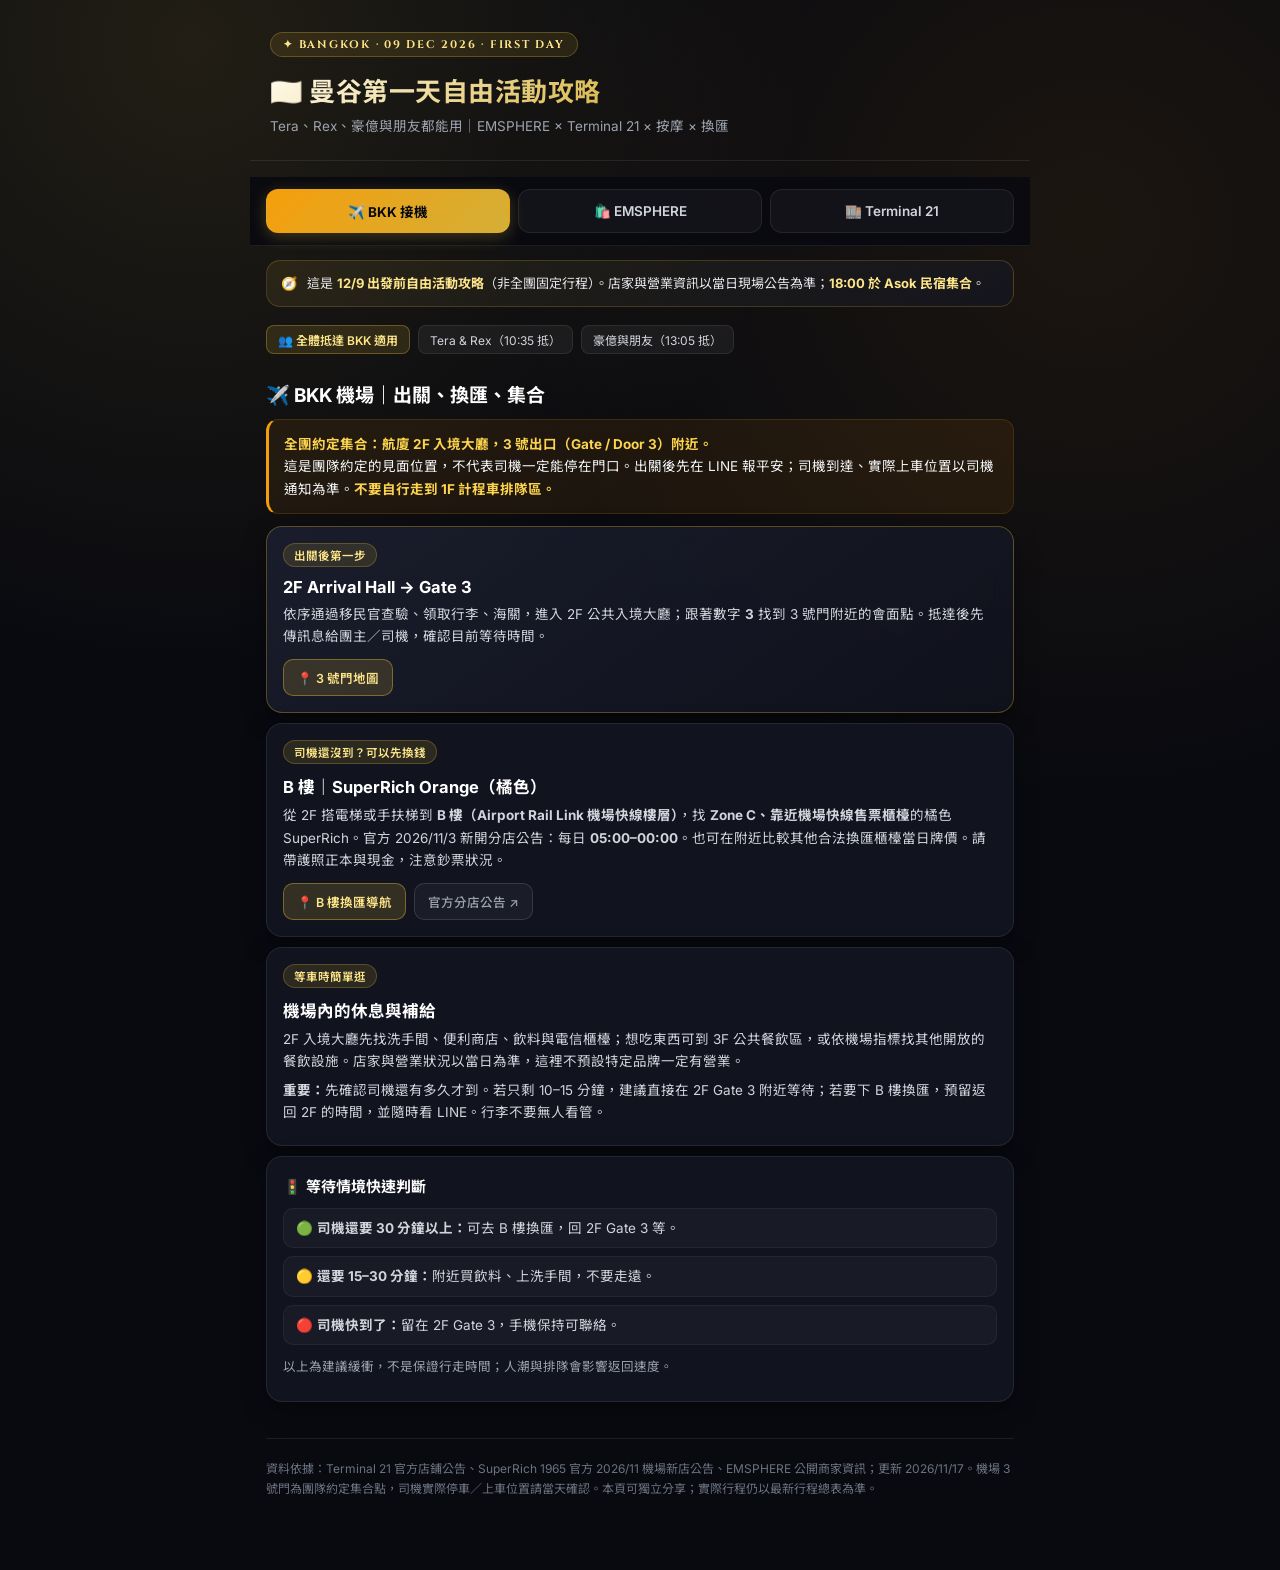
==== commit 3d875170: "Add files via upload" ====
--- a/tera_rex_bangkok_guide.html
+++ b/tera_rex_bangkok_guide.html
@@ -1,4 +1,776 @@
 <!DOCTYPE html>
-
-<html lang="zh-Hant"><head><meta charset="utf-8"/><meta content="width=device-width,initial-scale=1" name="viewport"/><title>12/9 曼谷自由活動攻略｜接機・EMSPHERE・Terminal 21</title><style>:root{font-family:-apple-system,BlinkMacSystemFont,'Noto Sans TC',sans-serif;color:#1d2834;background:#f4f6f5}*{box-sizing:border-box}body{margin:0}header{background:linear-gradient(135deg,#193c43,#39796d);color:white;padding:36px 20px 30px}main{max-width:760px;margin:auto;padding:16px 16px 65px}h1{font-size:29px;margin:8px 0}h2{font-size:21px;margin:24px 0 12px}.sub{opacity:.85}.nav{display:flex;gap:8px;overflow:auto;padding:12px 0;position:sticky;top:0;background:#f4f6f5;z-index:3}.nav a{white-space:nowrap;background:white;border:1px solid #dfe5e3;border-radius:30px;padding:9px 13px;text-decoration:none;color:#23574e;font-size:13px}.card{background:white;border:1px solid #e2e8e5;border-radius:17px;padding:16px;margin:10px 0;box-shadow:0 3px 10px #1232 0}.tag{display:inline-block;background:#e5f2ed;color:#245d4e;padding:4px 9px;border-radius:30px;font-size:12px;margin-bottom:6px}.muted{color:#65747a;font-size:13px}.btn{display:inline-block;padding:9px 12px;background:#246a60;color:white;text-decoration:none;border-radius:10px;font-size:13px;margin:7px 7px 0 0}.btn.secondary{background:#edf3f0;color:#245d4e}.time{font-weight:750;color:#237365}.itemtitle{font-weight:750;font-size:17px;margin:4px 0}.grid{display:grid;grid-template-columns:repeat(2,minmax(0,1fr));gap:10px}.grid .card{margin:0}.notice{border-left:4px solid #d38d38;padding:12px;background:#fff8e8;border-radius:8px;font-size:14px}.small{font-size:13px;line-height:1.65}p{line-height:1.65}button{border:0;background:#edf3f0;color:#225f55;padding:8px;border-radius:8px}footer{color:#73817d;font-size:12px;margin-top:30px}a{color:#236b61}details{background:white;border-radius:12px;padding:12px;margin:8px 0}summary{font-weight:650;cursor:pointer}@media(max-width:460px){.grid{grid-template-columns:1fr}header{padding-top:26px}h1{font-size:26px}}
-.nav{overflow:visible;display:grid;grid-template-columns:repeat(3,minmax(0,1fr));gap:7px;position:sticky;top:0;padding:10px 0}.tab-button{font-weight:700;font-size:14px;white-space:normal;min-height:46px;cursor:pointer;border:1px solid #d4e2dc;background:#fff;color:#245d4e;border-radius:12px}.tab-button.active{background:#246a60;color:white;border-color:#246a60}.tab-panel{display:none}.tab-panel.active{display:block}.tab-panel h2{scroll-margin-top:85px}main{overflow-wrap:anywhere}@media(max-width:460px){.tab-button{font-size:12px;padding:8px 3px}}</style></head><body><header><div class="sub">BANGKOK · 09 DEC 2026 · FIRST DAY</div><h1>🇹🇭 曼谷第一天自由活動攻略</h1><div class="sub">Tera、Rex、豪億與朋友都能用｜EMSPHERE × Terminal 21 × 按摩 × 換匯</div></header><main><nav aria-label="攻略主要分頁" class="nav"><button class="tab-button" data-tab="airport" type="button">✈️ 接機</button><button class="tab-button" data-tab="emsphere" type="button">🛍️ EMSPHERE</button><button class="tab-button" data-tab="terminal" type="button">🏬 Terminal 21</button></nav><div class="notice">這是 12/9 出發前自由活動攻略，非全團固定行程。請選「接機／EMSPHERE／Terminal 21」查看各自的餐飲、購物與交通；店家與營業資訊以當日公告為準。18:00 於 Asok 民宿集合。</div><div class="tab-panel" id="tab-airport" role="tabpanel"><section id="airport"><h2>✈️ BKK 機場｜出關、換匯、集合</h2><div class="notice"><strong>全團約定集合：航廈 2F 入境大廳，3 號出口（Gate / Door 3）附近。</strong>這是團隊約定的見面位置，不代表司機一定能停在門口。出關後先在 LINE 報平安；司機到達、實際上車位置以司機通知為準。不要自行走到 1F 計程車排隊區。</div><div class="card"><span class="tag">出關後第一步</span><div class="itemtitle">2F Arrival Hall → Gate 3</div><p class="small">依序通過移民官查驗、領取行李、海關，進入 2F 公共入境大廳；跟著數字 <strong>3</strong> 找到 3 號門附近的會面點。抵達後先傳訊息給團主／司機，確認目前等待時間。</p><a class="btn" href="https://www.google.com/maps/search/?api=1&amp;query=Suvarnabhumi+Airport+Arrival+Hall+Gate+3" rel="noopener" target="_blank">📍 3 號門地圖</a><a class="btn secondary" href="https://www.jal.co.jp/jp/en/inter/airport/bkk/info/" rel="noopener" target="_blank">機場樓層與接機說明</a></div><div class="card"><span class="tag">司機還沒到？可以先換錢</span><div class="itemtitle">B 樓｜SuperRich Orange（橘色）</div><p class="small">從 2F 搭電梯或手扶梯到 <strong>B 樓（Airport Rail Link 機場快線樓層）</strong>，找 <strong>Zone C、靠近機場快線售票櫃檯</strong>的橘色 SuperRich。官方 2026/11/3 新開分店公告：每日 <strong>05:00–00:00</strong>。也可在附近比較其他合法換匯櫃檯當日牌價。請帶護照正本與現金，注意鈔票狀況。</p><a class="btn" href="https://www.google.com/maps/search/?api=1&amp;query=SuperRich+Orange+Suvarnabhumi+Airport+Rail+Link+B+Floor+Zone+C" rel="noopener" target="_blank">📍 B 樓換匯導航</a><a class="btn secondary" href="https://www.superrich1965.com/en/news/airport-rail-link-now-open" rel="noopener" target="_blank">官方分店公告</a></div><div class="card"><span class="tag">等車時簡單逛</span><div class="itemtitle">機場內的休息與補給</div><p class="small">2F 入境大廳先找洗手間、便利商店、飲料與電信櫃檯；想吃東西可到 3F 公共餐飲區，或依機場指標找其他開放的餐飲設施。店家與營業狀況以當日為準，這裡不預設特定品牌一定有營業。</p><p class="small"><strong>重要：</strong>先確認司機還有多久才到。若只剩 10–15 分鐘，建議直接在 2F Gate 3 附近等待；若要下 B 樓換匯，預留返回 2F 的時間，並隨時看 LINE。行李不要無人看管。</p></div><div class="card small"><strong>等待情境快速判斷</strong><p>🟢 司機還要 30 分鐘以上：可去 B 樓換匯，回 2F Gate 3 等。</p><p>🟡 還要 15–30 分鐘：附近買飲料、上洗手間，不要走遠。</p><p>🔴 司機快到了：留在 2F Gate 3，手機保持可聯絡。</p><p class="muted">以上為建議緩衝，不是保證行走時間；人潮與排隊會影響返回速度。</p></div></section></div><div class="tab-panel" id="tab-emsphere" role="tabpanel"><section id="route"><h2>⏱ Tera、Rex 建議時間表</h2><div class="card small"><p><span class="time">11:30</span>｜BKK 機場上車，行李交司機保管</p><p><span class="time">12:15–12:45</span>｜預估抵達 EMSPHERE，司機直接回機場</p><p><span class="time">12:45–13:15</span>｜換匯（先確認櫃檯位置）</p><p><span class="time">13:15–14:15</span>｜G／GM 樓午餐與泰奶</p><p><span class="time">14:15–15:30</span>｜M、1 樓逛街</p><p><span class="time">15:30–16:20</span>｜自由選：按摩、甜點或 EmQuartier；按摩 1 小時須提早開始</p><p><span class="time">16:30 左右</span>｜BTS Phrom Phong → Asok（一站）</p><p><span class="time">17:00–18:00</span>｜回民宿與大家會合；18:00 再出發</p></div></section><h2>🛍️ EMSPHERE｜第一站商場介紹</h2><div class="card"><p>EMSPHERE 位於 Sukhumvit 的 EM District 商圈，靠近 <strong>BTS Phrom Phong</strong>。Tera、Rex 由司機送達後可先在館內吃午餐、換匯，再逛泰國設計服飾與生活選物。和 Terminal 21 是<strong>不同商場、不同地點</strong>。</p><p class="small">建議先逛 G／GM 樓餐飲，再逛 M、1F；2F 可找換匯櫃檯，3F 有 IKEA。店鋪與樓層以現場公告為準。</p><a class="btn" href="https://www.google.com/maps/search/?api=1&amp;query=EMSPHERE+Bangkok" rel="noopener" target="_blank">📍 EMSPHERE 導航</a><a class="btn secondary" href="https://emsphere.co.th/directory/" rel="noopener" target="_blank">官方商場名錄</a></div><section id="food"><h2>🍜 G／GM 樓吃什麼</h2><div class="grid" id="foods"></div></section><section id="shop"><h2>🛍️ 值得逛的店</h2><div class="grid" id="shops"></div><div class="card small"><strong>樓層速查</strong><p>G／GM：餐廳、甜點、飲料｜M：選物、香氛、品牌服飾｜1F：泰國潮流服飾、美妝、運動品牌｜2F：電子產品、生活用品、SuperRich｜3F：IKEA。</p></div></section><h2>💱 EMSPHERE 換匯</h2><div class="card"><span class="tag">先做這件事</span><div class="itemtitle">SuperRich｜EMSPHERE 2F</div><p class="small">EMSPHERE 官方名錄列於 2F；另有商場內其他 MONEY EXCHANGE 標示。先問服務台「SuperRich 在哪裡」，避免直接找錯樓層。帶護照正本與乾淨完整的鈔票，匯率看現場牌價。</p><a class="btn" href="https://www.google.com/maps/search/?api=1&amp;query=SuperRich+EMSPHERE+Bangkok" target="_blank">開啟地圖</a><a class="btn secondary" href="https://emsphere.co.th/directory/" target="_blank">商場官方名錄</a></div><section id="spa"><h2>💆 附近按摩店</h2><p class="muted">下列為可選名單，非已預約。第一次去建議選足部按摩 30–60 分鐘；若要做 60 分鐘，最好 15:00 前就入店，別影響 18:00 集合。</p><div id="spas"></div><div class="notice">按摩店價格、空位與步行距離要以當天 Google Maps／店家公告為準；沒有查證到的價錢不寫死。注意分店名稱，避免導航到別區。</div></section><section id="extra"><h2>🥭 如果還有時間</h2><div class="card"><div class="itemtitle">Mae Varee 芒果糯米飯｜Thong Lo</div><p class="small">在 BTS Thong Lo 附近，從 Phrom Phong 往東一站。屬於額外繞路選項；若要按摩就不建議兩個都排。</p><a class="btn" href="https://www.google.com/maps/search/?api=1&amp;query=Mae+Varee+Mango+Sticky+Rice+Thong+Lo" target="_blank">地圖導航</a></div></section><section id="return"><h2>🚆 怎麼回 Asok</h2><div class="card"><p><strong>①</strong> 在 EMSPHERE 找指標往 <strong>BTS Phrom Phong</strong>。</p><p><strong>②</strong> 搭往 <strong>Khu Khot／Mo Chit</strong> 方向，坐 <strong>1 站</strong> 到 <strong>Asok</strong>。</p><p><strong>③</strong> 出站後開啟民宿的正式 Google Maps 定位步行。<strong>民宿確切入口尚待確認</strong>，不要只憑 Sukhumvit 19 猜門牌。</p><a class="btn" href="https://www.google.com/maps/dir/?api=1&amp;origin=BTS+Phrom+Phong+Bangkok&amp;destination=BTS+Asok+Bangkok&amp;travelmode=transit" target="_blank">開啟 BTS 路線</a></div><div class="notice">民宿房東尚未回覆自助入住方式。若當天仍沒拿到入口資訊，先與團主聯絡確認，不要把行李送往未核實的地址。</div></section></div><div class="tab-panel" id="tab-terminal" role="tabpanel"><section id="terminal"><h2>✈️ Terminal 21 Asok｜民宿旁的備用行程</h2><div class="notice">這裡是 Asok 的 Terminal 21，不是 Pattaya 的 Terminal 21！適合豪億與朋友抵達民宿後直接逛，也適合 Tera、Rex 提早逛完 EMSPHERE 後順路去。商場一般營業 10:00–22:00，當日仍以現場公告為準。 換匯可直接看下方「💱 換匯與現金」的 Terminal 21 G 樓資訊。</div><h2>🍜 Terminal 21｜美食與飲料</h2><div class="card"><span class="tag">第一站：不用想太多</span><div class="itemtitle">5F｜Pier 21 平價美食街</div><p class="small">泰式炒河粉、打拋飯、海南雞飯、船麵、甜品等攤位集中。先在櫃檯購買儲值卡，再到攤位點餐；用完把卡拿回櫃檯退還餘額。價格比周邊百貨餐廳親民，實際價格看現場菜單。</p><a class="btn" href="https://www.google.com/maps/search/?api=1&amp;query=Pier+21+Food+Court+Terminal+21+Asok" rel="noopener" target="_blank">📍 Pier 21 地圖</a><a class="btn secondary" href="https://www.terminal21.co.th/asok/shop/pier21/en" rel="noopener" target="_blank">官方美食街資訊</a></div><div class="grid"><article class="card"><span class="tag">4F｜San Francisco</span><div class="itemtitle">坐下來吃餐廳</div><p class="small">如果不想去美食街，這層有泰國料理、日式餐廳等；可找 Have a Zeed、Thai Thai Boat Noodles。</p></article></div><div class="card"><span class="tag">甜點選擇</span><div class="itemtitle">After You／ChaTraMue</div><p class="small">想吃泰式甜點可找 After You；想喝泰奶可找手標泰奶。請依現場指標或商場店鋪搜尋確認櫃位。</p><a class="btn secondary" href="https://www.terminal21.co.th/asok/" rel="noopener" target="_blank">Terminal 21 官方網站</a></div><h2>🛍️ Terminal 21｜購物與樓層</h2><div class="grid"><article class="card"><span class="tag">LG｜Caribbean</span><div class="itemtitle">Gourmet Market</div><p class="small">超市、零食、飲料、日用品。豪億他們到民宿後想補貨最方便。</p><a class="btn secondary" href="https://www.google.com/maps/search/?api=1&amp;query=Gourmet+Market+Terminal+21+Asok" rel="noopener" target="_blank">地圖</a></article><article class="card"><span class="tag">GF／MF｜Rome／Paris</span><div class="itemtitle">國際品牌、入口與換匯</div><p class="small">BTS Asok 可由連通道進入。MF 可逛服飾與 Pop Mart；館內亦有 SuperRich 換匯據點，位置與營業時間先向服務台確認。</p></article><article class="card"><span class="tag">1F｜Tokyo</span><div class="itemtitle">泰國服飾與小店</div><p class="small">各種小型服飾店、配件、鞋包，適合慢慢挖寶。想找泰國品牌可先逛這層。</p></article><article class="card"><span class="tag">2F｜London</span><div class="itemtitle">男裝、運動與街頭風</div><p class="small">可找 Decathlon、Crocs 及其他運動、休閒服飾；店鋪可能更動。</p></article><article class="card"><span class="tag">3F｜Istanbul</span><div class="itemtitle">生活雜貨、配件</div><p class="small">小飾品、禮物、保養香氛。也可找 EVEANDBOY、LUSH。</p></article></div><h2>💱 Terminal 21｜換匯</h2><div class="card"><span class="tag">豪億與朋友／Asok 民宿附近</span><div class="itemtitle">Terminal 21 Asok｜G 樓 Rome｜SuperRich</div><p class="small">Terminal 21 官方店鋪頁列為 <strong>GF（G 樓）KIG406A</strong>，商場公告亦稱 G 樓 Rome 區。商場官方頁面顯示 10:00–22:00，但第三方資料顯示櫃檯可能提早打烊，<strong>實際營業時間請以當日櫃檯為準</strong>。若換匯店排隊太久，可先逛 Pier 21 再回來。</p><a class="btn" href="https://www.google.com/maps/search/?api=1&amp;query=Superrich+Thailand+Terminal+21+Asok+G+Floor" rel="noopener" target="_blank">📍 Terminal 21 換匯</a><a class="btn secondary" href="https://www.terminal21.co.th/asok/shop/detail/en/1144/superrich" rel="noopener" target="_blank">Terminal 21 官方店鋪資訊</a></div><div class="card"><span class="tag">備用選項</span><div class="itemtitle">BTS Asok／MRT Sukhumvit 附近換匯</div><p class="small">若 Terminal 21 內的 SuperRich 沒營業，BTS Asok 站周邊、MRT Sukhumvit 地下商場也有換匯櫃檯；不要只憑「SuperRich」名字判斷分店，先確認地址與當天營業狀況。</p><a class="btn secondary" href="https://www.google.com/maps/search/?api=1&amp;query=SuperRich+Exchange+BTS+Asok+Station" rel="noopener" target="_blank">📍 BTS Asok 換匯</a></div><h3>💆 Terminal 21 周邊按摩</h3><div class="grid"><article class="card"><div class="itemtitle">Healthy Massage Sukhumvit 19</div><p class="small">Soi 19，距商場不遠。適合想做泰式按摩或足部按摩的人。</p><a class="btn" href="https://www.google.com/maps/search/?api=1&amp;query=Healthy+Massage+Sukhumvit+19+Bangkok" rel="noopener" target="_blank">📍 地圖</a></article><article class="card"><div class="itemtitle">WellCare Massage Sukhumvit 19</div><p class="small">同在 Soi 19，可與其他店比較現場價目及空位。</p><a class="btn" href="https://www.google.com/maps/search/?api=1&amp;query=WellCare+Massage+Sukhumvit+19+Bangkok" rel="noopener" target="_blank">📍 地圖</a></article><article class="card"><div class="itemtitle">ThaiThai Massage Terminal21 Asoke</div><p class="small">Soi 19，靠近商場，適合不想走遠的人。</p><a class="btn" href="https://www.google.com/maps/search/?api=1&amp;query=ThaiThai+Massage+Terminal21+Asoke" rel="noopener" target="_blank">📍 地圖</a></article><article class="card"><div class="itemtitle">LIFE MASSAGE BTS ASOK</div><p class="small">靠 BTS Asok，適合搭車回來順便休息。</p><a class="btn" href="https://www.google.com/maps/search/?api=1&amp;query=LIFE+MASSAGE+BTS+ASOK+Bangkok" rel="noopener" target="_blank">📍 地圖</a></article></div><div class="card small"><strong>給豪億與朋友｜到民宿後怎麼玩？</strong><p>先確認民宿能否入內、行李是否能妥善放置。若已安頓好：步行到 Terminal 21 → 5F Pier 21 吃點東西／喝飲料 → 1–3F 逛泰國小店 → 想按摩就選 Soi 19 → 依群組通知回民宿集合。若只是短暫等待，先逛商場即可，別排一小時按摩。</p><a class="btn" href="https://www.google.com/maps/search/?api=1&amp;query=Terminal+21+Asok+Bangkok" rel="noopener" target="_blank">📍 Terminal 21 導航</a></div><div class="card small"><strong>給 Tera、Rex｜EMSPHERE → Terminal 21</strong><p>從 BTS Phrom Phong 搭往 Khu Khot 方向，一站到 Asok，跟著 Terminal 21／Exit 1 指標走連通道。逛完再走回民宿；民宿精確入口與步行路線以房東提供的地址為準。</p></div></section></div><footer>資料依據：Terminal 21 官方店鋪公告、SuperRich 1965 官方 2026/11 機場新店公告、航空公司 BKK 接機指引及 EMSPHERE 公開商家資訊；更新 2026/11/17。機場 3 號門為團隊約定集合點，司機實際停車／上車位置請當天確認。本頁可獨立分享；實際行程仍以最新行程總表為準。</footer><script>(function(){const tabs=[...document.querySelectorAll('.tab-button')];const panels=[...document.querySelectorAll('.tab-panel')];function activate(id){if(!panels.some(p=>p.id==='tab-'+id))id='airport';tabs.forEach(b=>{let a=b.dataset.tab===id;b.classList.toggle('active',a);b.setAttribute('aria-selected',String(a));});panels.forEach(p=>p.classList.toggle('active',p.id==='tab-'+id));history.replaceState(null,'','#'+id);window.scrollTo({top:0,behavior:'instant'});}tabs.forEach(b=>b.addEventListener('click',()=>activate(b.dataset.tab)));activate(location.hash.slice(1)||'airport');})();</script></main><script>const food=[['Pad Thai Fai Ta Lu','G｜泰式炒河粉','第一次來泰國很適合；想吃經典炒河粉選這間'],['Nara Thai','G｜泰式餐廳','想坐下來點幾道泰國菜一起分享'],['Fatt Chicken Rice','G｜雞飯','不想研究菜單、想快速吃飽'],['ChaTraMue','G｜泰式奶茶','經典手標泰奶，順手帶一杯'],['Pang Cha','G｜泰式甜品','想吃冰涼甜點可看看'],['CO LIMITED','GM｜泰式料理','想吃泰國料理又偏好餐廳座位'],['Ba Hao Tian Mi','GM｜甜品','飯後想找甜品可以考慮'],['Gordon Ramsay Street Pizza','GM｜披薩','不想吃泰式料理的備案']];const shops=[['Another Story','M｜設計選物','泰國設計雜貨、禮品、生活小物'],['Gentlewoman','1F｜服飾','泰國人氣服飾與配件'],['Daddy and the Muscle Academy','1F｜服飾','繽紛、可愛風格的泰國品牌'],['EVEANDBOY','1F｜美妝','泰國與國際美妝品牌集合'],['POMELO','1F｜服飾','日常女裝、配件'],['BEAMS','M｜服飾','日系潮流與選品'],['FlynOw III','M｜設計服飾','泰國時尚設計品牌'],['IKEA Sukhumvit','3F｜生活','市中心 IKEA；時間不夠可跳過'],['Flying Tiger','2F｜生活雜貨','小物與有趣雜貨']];const spas=[['ThaiThai Massage｜Sukhumvit 22','Sukhumvit 22','靠近 EMSPHERE 一側，適合不想跑遠的人'],['Lek Massage Gold｜Sukhumvit 24','Sukhumvit 24','較精緻的泰式按摩與足部按摩選項'],['Center Point Massage & Spa｜Sukhumvit 24','Sukhumvit 24','傳統泰式按摩、足部按摩等'],['Vana Spa｜Sukhumvit 24','Sukhumvit 24','偏舒適精緻的 SPA，需先確認價位與時段'],['Healthy Massage｜Sukhumvit 33','Sukhumvit 33','位於 BTS Phrom Phong 北側，適合往車站方向逛的人']];function card(x){let q=encodeURIComponent(x[0]+' EMSPHERE Bangkok');return `<article class="card"><span class="tag">${x[1]}</span><div class="itemtitle">${x[0]}</div><div class="small">${x[2]}</div><a class="btn secondary" href="https://www.google.com/maps/search/?api=1&query=${q}" target="_blank">📍 地圖／照片</a></article>`}document.getElementById('foods').innerHTML=food.map(card).join('');document.getElementById('shops').innerHTML=shops.map(card).join('');document.getElementById('spas').innerHTML=spas.map(x=>`<article class="card"><span class="tag">${x[1]}</span><div class="itemtitle">${x[0]}</div><p class="small">${x[2]}</p><a class="btn" href="https://www.google.com/maps/search/?api=1&query=${encodeURIComponent(x[0]+' Bangkok')}" target="_blank">地圖／營業資訊</a></article>`).join('');</script></body></html>
+<html lang="zh-Hant">
+<head>
+  <meta charset="utf-8" />
+  <meta name="viewport" content="width=device-width, initial-scale=1" />
+  <title>12/9 曼谷自由活動攻略｜接機・EMSPHERE・Terminal 21</title>
+  <link rel="preconnect" href="https://fonts.googleapis.com">
+  <link rel="preconnect" href="https://fonts.gstatic.com" crossorigin>
+  <link href="https://fonts.googleapis.com/css2?family=Cinzel:wght@600;700&family=Inter:wght@400;500;600;700&family=Noto+Sans+TC:wght@400;500;700&display=swap" rel="stylesheet">
+  <style>
+    :root {
+      --bg-base: #090A10;
+      --bg-card: rgba(20, 23, 36, 0.82);
+      --bg-card-hover: rgba(26, 30, 48, 0.92);
+      --gold-primary: #D4AF37;
+      --gold-light: #FDE68A;
+      --amber-accent: #F59E0B;
+      --text-main: #F3F4F6;
+      --text-sub: #9CA3AF;
+      --border-gold: rgba(212, 175, 55, 0.22);
+      --border-subtle: rgba(255, 255, 255, 0.08);
+    }
+
+    * { box-sizing: border-box; }
+
+    body {
+      margin: 0;
+      background-color: var(--bg-base);
+      color: var(--text-main);
+      font-family: 'Inter', 'Noto Sans TC', -apple-system, BlinkMacSystemFont, sans-serif;
+      background-image:
+        radial-gradient(circle at 15% 5%, rgba(212, 175, 55, 0.12) 0%, transparent 45%),
+        radial-gradient(circle at 85% 25%, rgba(245, 158, 11, 0.08) 0%, transparent 45%);
+      background-attachment: fixed;
+      -webkit-font-smoothing: antialiased;
+    }
+
+    /* Header */
+    header {
+      position: relative;
+      padding: 32px 20px 24px;
+      max-width: 780px;
+      margin: 0 auto;
+      border-bottom: 1px solid var(--border-subtle);
+    }
+
+    .eyebrow {
+      display: inline-flex;
+      align-items: center;
+      gap: 6px;
+      font-family: 'Cinzel', sans-serif;
+      font-size: 11px;
+      font-weight: 700;
+      letter-spacing: 0.16em;
+      color: var(--gold-light);
+      background: rgba(212, 175, 55, 0.12);
+      border: 1px solid rgba(212, 175, 55, 0.3);
+      padding: 4px 12px;
+      border-radius: 999px;
+      margin-bottom: 10px;
+    }
+
+    h1 {
+      font-size: 26px;
+      font-weight: 700;
+      margin: 4px 0 8px;
+      letter-spacing: 0.02em;
+      background: linear-gradient(135deg, #FFFBEB 0%, #D4AF37 55%, #F59E0B 100%);
+      -webkit-background-clip: text;
+      -webkit-text-fill-color: transparent;
+    }
+
+    .subtitle {
+      font-size: 13.5px;
+      color: var(--text-sub);
+      line-height: 1.5;
+    }
+
+    /* Main Container */
+    main {
+      max-width: 780px;
+      margin: 0 auto;
+      padding: 16px 16px 72px;
+      overflow-wrap: anywhere;
+    }
+
+    /* Sticky Tab Navigation */
+    .nav-wrap {
+      position: sticky;
+      top: 0;
+      z-index: 20;
+      background: rgba(9, 10, 16, 0.88);
+      backdrop-filter: blur(14px);
+      -webkit-backdrop-filter: blur(14px);
+      padding: 12px 0;
+      margin: 0 -16px 14px;
+      padding-left: 16px;
+      padding-right: 16px;
+      border-bottom: 1px solid var(--border-subtle);
+    }
+
+    .nav {
+      display: grid;
+      grid-template-columns: repeat(3, minmax(0, 1fr));
+      gap: 8px;
+    }
+
+    .tab-button {
+      font-family: inherit;
+      font-weight: 600;
+      font-size: 13.5px;
+      min-height: 44px;
+      padding: 8px 6px;
+      cursor: pointer;
+      border: 1px solid var(--border-subtle);
+      background: rgba(255, 255, 255, 0.04);
+      color: #D1D5DB;
+      border-radius: 12px;
+      transition: all 0.2s ease;
+    }
+
+    .tab-button:hover {
+      background: rgba(255, 255, 255, 0.08);
+      border-color: rgba(212, 175, 55, 0.35);
+    }
+
+    .tab-button.active {
+      background: linear-gradient(135deg, #F59E0B, #D4AF37);
+      color: #090A10;
+      font-weight: 700;
+      border-color: transparent;
+      box-shadow: 0 4px 16px rgba(212, 175, 55, 0.28);
+    }
+
+    /* Top Global Info Banner */
+    .top-banner {
+      background: linear-gradient(145deg, rgba(212, 175, 55, 0.1), rgba(20, 23, 36, 0.7));
+      border: 1px solid var(--border-gold);
+      border-radius: 14px;
+      padding: 12px 14px;
+      font-size: 13px;
+      color: #E5E7EB;
+      line-height: 1.6;
+      margin-bottom: 18px;
+      display: flex;
+      align-items: flex-start;
+      gap: 10px;
+    }
+
+    .top-banner strong { color: var(--gold-light); }
+
+    /* Crew Badges */
+    .crew-bar {
+      display: flex;
+      flex-wrap: wrap;
+      gap: 8px;
+      margin-bottom: 14px;
+    }
+
+    .crew-badge {
+      font-size: 12px;
+      padding: 5px 11px;
+      border-radius: 8px;
+      background: rgba(255, 255, 255, 0.05);
+      border: 1px solid var(--border-subtle);
+      color: #D1D5DB;
+    }
+
+    .crew-badge.highlight {
+      background: rgba(212, 175, 55, 0.14);
+      border-color: rgba(212, 175, 55, 0.35);
+      color: var(--gold-light);
+      font-weight: 600;
+    }
+
+    /* Panels & Headings */
+    .tab-panel { display: none; animation: fadeIn 0.25s ease; }
+    .tab-panel.active { display: block; }
+    .nav-wrap { scroll-margin-top: 0; }
+    .quicklinks { display:flex; flex-wrap:wrap; gap:8px; margin: 14px 0 18px; }
+    .quicklinks a { text-decoration:none; border:1px solid var(--border-subtle); color:var(--gold-light); background:rgba(212,175,55,.08); padding:9px 12px; border-radius:999px; font-size:13px; font-weight:600; }
+    .quicklinks a:focus-visible,.tab-button:focus-visible { outline:2px solid var(--gold-light); outline-offset:2px; }
+    .tab-panel section[id],.tab-panel h2[id] { scroll-margin-top: 96px; }
+    @keyframes fadeIn { from { opacity: 0; transform: translateY(4px); } to { opacity: 1; transform: translateY(0); } }
+
+    h2 {
+      font-size: 19px;
+      font-weight: 700;
+      color: #FFF;
+      margin: 26px 0 12px;
+      display: flex;
+      align-items: center;
+      gap: 8px;
+      scroll-margin-top: 85px;
+    }
+
+    h3 {
+      font-size: 16px;
+      font-weight: 600;
+      color: var(--gold-light);
+      margin: 22px 0 10px;
+    }
+
+    /* Cards */
+    .card {
+      background: var(--bg-card);
+      backdrop-filter: blur(12px);
+      -webkit-backdrop-filter: blur(12px);
+      border: 1px solid var(--border-subtle);
+      border-radius: 16px;
+      padding: 16px;
+      margin: 10px 0;
+      box-shadow: 0 8px 24px rgba(0, 0, 0, 0.35);
+      transition: border-color 0.2s ease, transform 0.2s ease;
+    }
+
+    .card:hover {
+      border-color: rgba(212, 175, 55, 0.3);
+    }
+
+    .card.accent-gold {
+      border-color: rgba(212, 175, 55, 0.35);
+      background: linear-gradient(145deg, rgba(28, 31, 48, 0.88), rgba(16, 18, 28, 0.94));
+    }
+
+    .tag {
+      display: inline-block;
+      background: rgba(212, 175, 55, 0.14);
+      border: 1px solid rgba(212, 175, 55, 0.28);
+      color: var(--gold-light);
+      padding: 3px 10px;
+      border-radius: 999px;
+      font-size: 11.5px;
+      font-weight: 600;
+      margin-bottom: 8px;
+    }
+
+    .itemtitle {
+      font-weight: 700;
+      font-size: 16.5px;
+      color: #FFFFFF;
+      margin: 2px 0 6px;
+    }
+
+    p { line-height: 1.65; margin: 6px 0; }
+    .small { font-size: 13.5px; color: #D1D5DB; line-height: 1.65; }
+    .muted { color: var(--text-sub); font-size: 12.5px; line-height: 1.6; }
+
+    /* Alert / Callout Box (Replacing old yellow notice) */
+    .callout {
+      border-left: 3px solid var(--amber-accent);
+      background: rgba(245, 158, 11, 0.08);
+      border-top: 1px solid rgba(245, 158, 11, 0.15);
+      border-right: 1px solid rgba(245, 158, 11, 0.15);
+      border-bottom: 1px solid rgba(245, 158, 11, 0.15);
+      padding: 13px 15px;
+      border-radius: 12px;
+      font-size: 13.5px;
+      line-height: 1.65;
+      color: #F3F4F6;
+      margin: 12px 0;
+    }
+
+    .callout strong { color: #FCD34D; }
+
+    /* Timeline for Schedule */
+    .timeline {
+      position: relative;
+      padding-left: 18px;
+      margin: 6px 0;
+      border-left: 1.5px solid rgba(212, 175, 55, 0.35);
+    }
+
+    .tl-item {
+      position: relative;
+      padding-bottom: 12px;
+      font-size: 13.5px;
+      line-height: 1.55;
+      color: #E5E7EB;
+    }
+
+    .tl-item:last-child { padding-bottom: 0; }
+
+    .tl-item::before {
+      content: "";
+      position: absolute;
+      left: -23px;
+      top: 5px;
+      width: 8px;
+      height: 8px;
+      border-radius: 50%;
+      background: var(--amber-accent);
+      box-shadow: 0 0 8px var(--amber-accent);
+    }
+
+    .time {
+      font-weight: 700;
+      color: var(--gold-light);
+      display: inline-block;
+      min-width: 92px;
+    }
+
+    /* Buttons */
+    .btn-row {
+      display: flex;
+      flex-wrap: wrap;
+      gap: 8px;
+      margin-top: 12px;
+    }
+
+    .btn {
+      display: inline-flex;
+      align-items: center;
+      gap: 5px;
+      padding: 8px 13px;
+      background: rgba(212, 175, 55, 0.18);
+      border: 1px solid rgba(212, 175, 55, 0.45);
+      color: var(--gold-light);
+      text-decoration: none;
+      border-radius: 10px;
+      font-size: 12.5px;
+      font-weight: 600;
+      transition: all 0.2s ease;
+    }
+
+    .btn:hover {
+      background: rgba(212, 175, 55, 0.3);
+      color: #FFF;
+    }
+
+    .btn.secondary {
+      background: rgba(255, 255, 255, 0.04);
+      border-color: rgba(255, 255, 255, 0.12);
+      color: #9CA3AF;
+      font-weight: 500;
+    }
+
+    .btn.secondary:hover {
+      background: rgba(255, 255, 255, 0.09);
+      color: #E5E7EB;
+    }
+
+    /* Grid */
+    .grid {
+      display: grid;
+      grid-template-columns: repeat(2, minmax(0, 1fr));
+      gap: 10px;
+    }
+    .grid .card { margin: 0; display: flex; flex-direction: column; justify-content: space-between; }
+
+    /* Status Traffic Lights */
+    .status-list p {
+      margin: 8px 0;
+      padding: 8px 12px;
+      border-radius: 10px;
+      background: rgba(255, 255, 255, 0.03);
+      border: 1px solid rgba(255, 255, 255, 0.05);
+    }
+
+    /* Footer */
+    footer {
+      color: #6B7280;
+      font-size: 12px;
+      line-height: 1.65;
+      margin-top: 36px;
+      padding-top: 20px;
+      border-top: 1px solid var(--border-subtle);
+    }
+
+    @media (max-width: 520px) {
+      .grid { grid-template-columns: 1fr; }
+      header { padding: 24px 16px 18px; }
+      h1 { font-size: 23px; }
+      .tab-button { font-size: 12.5px; }
+      .time { display: block; margin-bottom: 2px; }
+    }
+  </style>
+</head>
+<body>
+
+  <header>
+    <div class="eyebrow">✦ BANGKOK · 09 DEC 2026 · FIRST DAY</div>
+    <h1>🇹🇭 曼谷第一天自由活動攻略</h1>
+    <div class="subtitle">Tera、Rex、豪億與朋友都能用｜EMSPHERE × Terminal 21 × 按摩 × 換匯</div>
+  </header>
+
+  <main>
+    <div class="nav-wrap">
+      <nav aria-label="攻略主要分頁" class="nav" role="tablist">
+        <button class="tab-button" data-tab="airport" id="button-airport" role="tab" aria-controls="tab-airport" type="button">✈️ BKK 接機</button>
+        <button class="tab-button" data-tab="emsphere" id="button-emsphere" role="tab" aria-controls="tab-emsphere" type="button">🛍️ EMSPHERE</button>
+        <button class="tab-button" data-tab="terminal" id="button-terminal" role="tab" aria-controls="tab-terminal" type="button">🏬 Terminal 21</button>
+      </nav>
+    </div>
+
+    <div class="top-banner">
+      <span>🧭</span>
+      <div>
+        這是 <strong>12/9 出發前自由活動攻略</strong>（非全團固定行程）。店家與營業資訊以當日現場公告為準；<strong>18:00 於 Asok 民宿集合</strong>。
+      </div>
+    </div>
+
+    <!-- TAB 1: AIRPORT -->
+    <div class="tab-panel" id="tab-airport" role="tabpanel" aria-labelledby="button-airport">
+      <section id="airport">
+        <div class="crew-bar">
+          <span class="crew-badge highlight">👥 全體抵達 BKK 適用</span>
+          <span class="crew-badge">Tera &amp; Rex（10:35 抵）</span>
+          <span class="crew-badge">豪億與朋友（13:05 抵）</span>
+        </div>
+
+        <h2>✈️ BKK 機場｜出關、換匯、集合</h2>
+
+        <div class="callout">
+          <strong>全團約定集合：航廈 2F 入境大廳，3 號出口（Gate / Door 3）附近。</strong><br>
+          這是團隊約定的見面位置，不代表司機一定能停在門口。出關後先在 LINE 報平安；司機到達、實際上車位置以司機通知為準。<strong>不要自行走到 1F 計程車排隊區。</strong>
+        </div>
+
+        <div class="card accent-gold">
+          <span class="tag">出關後第一步</span>
+          <div class="itemtitle">2F Arrival Hall → Gate 3</div>
+          <p class="small">依序通過移民官查驗、領取行李、海關，進入 2F 公共入境大廳；跟著數字 <strong>3</strong> 找到 3 號門附近的會面點。抵達後先傳訊息給團主／司機，確認目前等待時間。</p>
+          <div class="btn-row">
+            <a class="btn" href="https://www.google.com/maps/search/?api=1&amp;query=Suvarnabhumi+Airport+Arrival+Hall+Gate+3" rel="noopener" target="_blank">📍 3 號門地圖</a>
+          </div>
+        </div>
+
+        <div class="card">
+          <span class="tag">司機還沒到？可以先換錢</span>
+          <div class="itemtitle">B 樓｜SuperRich Orange（橘色）</div>
+          <p class="small">從 2F 搭電梯或手扶梯到 <strong>B 樓（Airport Rail Link 機場快線樓層）</strong>，找 <strong>Zone C、靠近機場快線售票櫃檯</strong>的橘色 SuperRich。官方 2026/11/3 新開分店公告：每日 <strong>05:00–00:00</strong>。也可在附近比較其他合法換匯櫃檯當日牌價。請帶護照正本與現金，注意鈔票狀況。</p>
+          <div class="btn-row">
+            <a class="btn" href="https://www.google.com/maps/search/?api=1&amp;query=SuperRich+Orange+Suvarnabhumi+Airport+Rail+Link+B+Floor+Zone+C" rel="noopener" target="_blank">📍 B 樓換匯導航</a>
+            <a class="btn secondary" href="https://www.superrich1965.com/en/news/airport-rail-link-now-open" rel="noopener" target="_blank">官方分店公告 ↗</a>
+          </div>
+        </div>
+
+        <div class="card">
+          <span class="tag">等車時簡單逛</span>
+          <div class="itemtitle">機場內的休息與補給</div>
+          <p class="small">2F 入境大廳先找洗手間、便利商店、飲料與電信櫃檯；想吃東西可到 3F 公共餐飲區，或依機場指標找其他開放的餐飲設施。店家與營業狀況以當日為準，這裡不預設特定品牌一定有營業。</p>
+          <p class="small"><strong>重要：</strong>先確認司機還有多久才到。若只剩 10–15 分鐘，建議直接在 2F Gate 3 附近等待；若要下 B 樓換匯，預留返回 2F 的時間，並隨時看 LINE。行李不要無人看管。</p>
+        </div>
+
+        <div class="card small status-list">
+          <div class="itemtitle" style="font-size:15px;margin-bottom:8px;">🚦 等待情境快速判斷</div>
+          <p>🟢 <strong>司機還要 30 分鐘以上：</strong>可去 B 樓換匯，回 2F Gate 3 等。</p>
+          <p>🟡 <strong>還要 15–30 分鐘：</strong>附近買飲料、上洗手間，不要走遠。</p>
+          <p>🔴 <strong>司機快到了：</strong>留在 2F Gate 3，手機保持可聯絡。</p>
+          <p class="muted" style="background:none;border:none;padding:4px 0 0;">以上為建議緩衝，不是保證行走時間；人潮與排隊會影響返回速度。</p>
+        </div>
+      </section>
+    </div>
+
+    <!-- TAB 2: EMSPHERE -->
+    <div class="tab-panel" id="tab-emsphere" role="tabpanel" aria-labelledby="button-emsphere">
+      <div class="quicklinks" aria-label="EMSPHERE 章節快速跳轉"><a href="#em-intro">🏬 商場介紹</a><a href="#food">🍜 美食</a><a href="#shop">🛍️ 購物</a><a href="#em-exchange">💱 換匯</a><a href="#spa">💆 按摩</a><a href="#return">🚆 回程</a></div>
+      <section id="route">
+        <div class="crew-bar">
+          <span class="crew-badge highlight">🎯 Tera、Rex 主力路線</span>
+          <span class="crew-badge">BTS Phrom Phong 站</span>
+        </div>
+
+        <h2>⏱ Tera、Rex 建議時間表</h2>
+        <div class="card accent-gold">
+          <div class="timeline">
+            <div class="tl-item"><span class="time">11:30</span> BKK 機場上車，行李交司機保管</div>
+            <div class="tl-item"><span class="time">12:15–12:45</span> 預估抵達 EMSPHERE，司機直接回機場</div>
+            <div class="tl-item"><span class="time">12:45–13:15</span> 換匯（先確認櫃檯位置）</div>
+            <div class="tl-item"><span class="time">13:15–14:15</span> G／GM 樓午餐與泰奶</div>
+            <div class="tl-item"><span class="time">14:15–15:30</span> M、1 樓逛街</div>
+            <div class="tl-item"><span class="time">15:30–16:20</span> 自由選：按摩、甜點或 EmQuartier；按摩 1 小時須提早開始</div>
+            <div class="tl-item"><span class="time">16:30 左右</span> BTS Phrom Phong → Asok（一站）</div>
+            <div class="tl-item"><span class="time">17:00–18:00</span> 回民宿與大家會合；18:00 再出發</div>
+          </div>
+        </div>
+      </section>
+
+      <h2 id="em-intro">🛍️ EMSPHERE｜第一站商場介紹</h2>
+      <div class="card">
+        <p class="small">EMSPHERE 位於 Sukhumvit 的 EM District 商圈，靠近 <strong>BTS Phrom Phong</strong>。Tera、Rex 由司機送達後可先在館內吃午餐、換匯，再逛泰國設計服飾與生活選物。和 Terminal 21 是<strong>不同商場、不同地點</strong>。</p>
+        <p class="small">建議先逛 G／GM 樓餐飲，再逛 M、1F；2F 可找換匯櫃檯，3F 有 IKEA。店鋪與樓層以現場公告為準。</p>
+        <div class="btn-row">
+          <a class="btn" href="https://www.google.com/maps/search/?api=1&amp;query=EMSPHERE+Bangkok" rel="noopener" target="_blank">📍 EMSPHERE 導航</a>
+          <a class="btn secondary" href="https://emsphere.co.th/directory/" rel="noopener" target="_blank">官方商場名錄 ↗</a>
+        </div>
+      </div>
+
+      <section id="food">
+        <h2>🍜 G／GM 樓吃什麼</h2>
+        <div class="grid" id="foods"></div>
+      </section>
+
+      <section id="shop">
+        <h2>🛍️ 值得逛的店</h2>
+        <div class="grid" id="shops"></div>
+        <div class="card small" style="margin-top:10px;">
+          <strong style="color:var(--gold-light);">樓層速查：</strong>
+          G／GM：餐廳、甜點、飲料｜M：選物、香氛、品牌服飾｜1F：泰國潮流服飾、美妝、運動品牌｜2F：電子產品、生活用品、SuperRich｜3F：IKEA。
+        </div>
+      </section>
+
+      <h2 id="em-exchange">💱 EMSPHERE 換匯</h2>
+      <div class="card accent-gold">
+        <span class="tag">先做這件事</span>
+        <div class="itemtitle">SuperRich｜EMSPHERE 2F</div>
+        <p class="small">EMSPHERE 官方名錄列於 2F；另有商場內其他 MONEY EXCHANGE 標示。先問服務台「SuperRich 在哪裡」，避免直接找錯樓層。帶護照正本與乾淨完整的鈔票，匯率看現場牌價。</p>
+        <div class="btn-row">
+          <a class="btn" href="https://www.google.com/maps/search/?api=1&amp;query=SuperRich+EMSPHERE+Bangkok" target="_blank">📍 開啟地圖</a>
+          <a class="btn secondary" href="https://emsphere.co.th/directory/" target="_blank">商場官方名錄 ↗</a>
+        </div>
+      </div>
+
+      <section id="spa">
+        <h2>💆 附近按摩店</h2>
+        <p class="muted">下列為可選名單，非已預約。第一次去建議選足部按摩 30–60 分鐘；若要做 60 分鐘，最好 15:00 前就入店，別影響 18:00 集合。</p>
+        <div class="grid" id="spas" style="margin-top:10px;"></div>
+        <div class="callout">按摩店價格、空位與步行距離要以當天 Google Maps／店家公告為準；沒有查證到的價錢不寫死。注意分店名稱，避免導航到別區。</div>
+      </section>
+
+      <section id="extra">
+        <h2>🥭 如果還有時間</h2>
+        <div class="card">
+          <div class="itemtitle">Mae Varee 芒果糯米飯｜Thong Lo</div>
+          <p class="small">在 BTS Thong Lo 附近，從 Phrom Phong 往東一站。屬於額外繞路選項；若要按摩就不建議兩個都排。</p>
+          <div class="btn-row">
+            <a class="btn" href="https://www.google.com/maps/search/?api=1&amp;query=Mae+Varee+Mango+Sticky+Rice+Thong+Lo" target="_blank">📍 地圖導航</a>
+          </div>
+        </div>
+      </section>
+
+      <section id="return">
+        <h2>🚆 怎麼回 Asok</h2>
+        <div class="card">
+          <p class="small"><strong>①</strong> 在 EMSPHERE 找指標往 <strong>BTS Phrom Phong</strong>。</p>
+          <p class="small"><strong>②</strong> 搭往 <strong>Khu Khot／Mo Chit</strong> 方向，坐 <strong>1 站</strong> 到 <strong>Asok</strong>。</p>
+          <p class="small"><strong>③</strong> 出站後開啟民宿的正式 Google Maps 定位步行。<strong>民宿確切入口尚待確認</strong>，不要只憑 Sukhumvit 19 猜門牌。</p>
+          <div class="btn-row">
+            <a class="btn" href="https://www.google.com/maps/dir/?api=1&amp;origin=BTS+Phrom+Phong+Bangkok&amp;destination=BTS+Asok+Bangkok&amp;travelmode=transit" target="_blank">📍 開啟 BTS 路線</a>
+          </div>
+        </div>
+        <div class="callout">民宿房東尚未回覆自助入住方式。若當天仍沒拿到入口資訊，先與團主聯絡確認，不要把行李送往未核實的地址。</div>
+      </section>
+    </div>
+
+    <!-- TAB 3: TERMINAL 21 -->
+    <div class="tab-panel" id="tab-terminal" role="tabpanel" aria-labelledby="button-terminal">
+      <div class="quicklinks" aria-label="Terminal 21 章節快速跳轉"><a href="#t-intro">🏬 商場介紹</a><a href="#t-food">🍜 美食</a><a href="#t-shop">🛍️ 購物</a><a href="#t-exchange">💱 換匯</a><a href="#t-spa">💆 按摩</a></div>
+      <section id="terminal">
+        <div class="crew-bar">
+          <span class="crew-badge highlight">🎯 豪億與朋友主力路線</span>
+          <span class="crew-badge">Tera &amp; Rex 順遊備案</span>
+          <span class="crew-badge">BTS Asok 站</span>
+        </div>
+
+        <h2 id="t-intro">🏬 Terminal 21 Asok｜民宿旁的備用行程</h2>
+        <div class="callout">
+          這裡是 <strong>Asok 的 Terminal 21</strong>，不是 Pattaya 的 Terminal 21！適合豪億與朋友抵達民宿後直接逛，也適合 Tera、Rex 提早逛完 EMSPHERE 後順路去。商場一般營業 10:00–22:00，當日仍以現場公告為準。
+        </div>
+
+        <h2 id="t-food">🍜 Terminal 21｜美食與飲料</h2>
+        <div class="card accent-gold">
+          <span class="tag">第一站：不用想太多</span>
+          <div class="itemtitle">5F｜Pier 21 平價美食街</div>
+          <p class="small">泰式炒河粉、打拋飯、海南雞飯、船麵、甜品等攤位集中。先在櫃檯購買儲值卡，再到攤位點餐；用完把卡拿回櫃檯退還餘額。價格比周邊百貨餐廳親民，實際價格看現場菜單。</p>
+          <div class="btn-row">
+            <a class="btn" href="https://www.google.com/maps/search/?api=1&amp;query=Pier+21+Food+Court+Terminal+21+Asok" rel="noopener" target="_blank">📍 Pier 21 地圖</a>
+            <a class="btn secondary" href="https://www.terminal21.co.th/asok/shop/pier21/en" rel="noopener" target="_blank">官方美食街資訊 ↗</a>
+          </div>
+        </div>
+
+        <div class="grid">
+          <article class="card">
+            <div>
+              <span class="tag">4F｜San Francisco</span>
+              <div class="itemtitle">坐下來吃餐廳</div>
+              <p class="small">如果不想去美食街，這層有泰國料理、日式餐廳等；可找 Have a Zeed、Thai Thai Boat Noodles。</p>
+            </div>
+          </article>
+          <article class="card">
+            <div>
+              <span class="tag">甜點與泰奶</span>
+              <div class="itemtitle">After You／ChaTraMue</div>
+              <p class="small">想吃泰式甜點可找 After You；想喝泰奶可找手標泰奶。請依現場指標或商場店鋪搜尋確認櫃位。</p>
+            </div>
+            <div class="btn-row">
+              <a class="btn secondary" href="https://www.terminal21.co.th/asok/" rel="noopener" target="_blank">Terminal 21 官網 ↗</a>
+            </div>
+          </article>
+        </div>
+
+        <h2 id="t-shop">🛍️ Terminal 21｜購物與樓層</h2>
+        <div class="grid">
+          <article class="card">
+            <div>
+              <span class="tag">LG｜Caribbean</span>
+              <div class="itemtitle">Gourmet Market</div>
+              <p class="small">超市、零食、飲料、日用品。豪億他們到民宿後想補貨最方便。</p>
+            </div>
+            <div class="btn-row">
+              <a class="btn" href="https://www.google.com/maps/search/?api=1&amp;query=Gourmet+Market+Terminal+21+Asok" rel="noopener" target="_blank">📍 地圖</a>
+            </div>
+          </article>
+          <article class="card">
+            <div>
+              <span class="tag">GF／MF｜Rome／Paris</span>
+              <div class="itemtitle">國際品牌、入口與換匯</div>
+              <p class="small">BTS Asok 可由連通道進入。MF 可逛服飾與 Pop Mart；館內亦有 SuperRich 換匯據點，位置與營業時間先向服務台確認。</p>
+            </div>
+          </article>
+          <article class="card">
+            <div>
+              <span class="tag">1F｜Tokyo</span>
+              <div class="itemtitle">泰國服飾與小店</div>
+              <p class="small">各種小型服飾店、配件、鞋包，適合慢慢挖寶。想找泰國品牌可先逛這層。</p>
+            </div>
+          </article>
+          <article class="card">
+            <div>
+              <span class="tag">2F｜London</span>
+              <div class="itemtitle">男裝、運動與街頭風</div>
+              <p class="small">可找 Decathlon、Crocs 及其他運動、休閒服飾；店鋪可能更動。</p>
+            </div>
+          </article>
+          <article class="card">
+            <div>
+              <span class="tag">3F｜Istanbul</span>
+              <div class="itemtitle">生活雜貨、配件</div>
+              <p class="small">小飾品、禮物、保養香氛。也可找 EVEANDBOY、LUSH。</p>
+            </div>
+          </article>
+        </div>
+
+        <h2 id="t-exchange">💱 Terminal 21｜換匯</h2>
+        <div class="card accent-gold">
+          <span class="tag">豪億與朋友／Asok 民宿附近</span>
+          <div class="itemtitle">Terminal 21 Asok｜G 樓 Rome｜SuperRich</div>
+          <p class="small">Terminal 21 官方店鋪頁列為 <strong>GF（G 樓）KIG406A</strong>，商場公告亦稱 G 樓 Rome 區。商場官方頁面顯示 10:00–22:00，但第三方資料顯示櫃檯可能提早打烊，<strong>實際營業時間請以當日櫃檯為準</strong>。若換匯店排隊太久，可先逛 Pier 21 再回來。</p>
+          <div class="btn-row">
+            <a class="btn" href="https://www.google.com/maps/search/?api=1&amp;query=Superrich+Thailand+Terminal+21+Asok+G+Floor" rel="noopener" target="_blank">📍 Terminal 21 換匯</a>
+            <a class="btn secondary" href="https://www.terminal21.co.th/asok/shop/detail/en/1144/superrich" rel="noopener" target="_blank">官方店鋪資訊 ↗</a>
+          </div>
+        </div>
+
+        <div class="card">
+          <span class="tag">備用選項</span>
+          <div class="itemtitle">BTS Asok／MRT Sukhumvit 附近換匯</div>
+          <p class="small">若 Terminal 21 內的 SuperRich 沒營業，BTS Asok 站周邊、MRT Sukhumvit 地下商場也有換匯櫃檯；不要只憑「SuperRich」名字判斷分店，先確認地址與當天營業狀況。</p>
+          <div class="btn-row">
+            <a class="btn" href="https://www.google.com/maps/search/?api=1&amp;query=SuperRich+Exchange+BTS+Asok+Station" rel="noopener" target="_blank">📍 BTS Asok 換匯</a>
+          </div>
+        </div>
+
+        <h3 id="t-spa" style="scroll-margin-top:96px">💆 Terminal 21 周邊按摩</h3>
+        <div class="grid">
+          <article class="card">
+            <div>
+              <div class="itemtitle">Healthy Massage Sukhumvit 19</div>
+              <p class="small">Soi 19，距商場不遠。適合想做泰式按摩或足部按摩的人。</p>
+            </div>
+            <div class="btn-row">
+              <a class="btn" href="https://www.google.com/maps/search/?api=1&amp;query=Healthy+Massage+Sukhumvit+19+Bangkok" rel="noopener" target="_blank">📍 地圖</a>
+            </div>
+          </article>
+          <article class="card">
+            <div>
+              <div class="itemtitle">WellCare Massage Sukhumvit 19</div>
+              <p class="small">同在 Soi 19，可與其他店比較現場價目及空位。</p>
+            </div>
+            <div class="btn-row">
+              <a class="btn" href="https://www.google.com/maps/search/?api=1&amp;query=WellCare+Massage+Sukhumvit+19+Bangkok" rel="noopener" target="_blank">📍 地圖</a>
+            </div>
+          </article>
+          <article class="card">
+            <div>
+              <div class="itemtitle">ThaiThai Massage Terminal21 Asoke</div>
+              <p class="small">Soi 19，靠近商場，適合不想走遠的人。</p>
+            </div>
+            <div class="btn-row">
+              <a class="btn" href="https://www.google.com/maps/search/?api=1&amp;query=ThaiThai+Massage+Terminal21+Asoke" rel="noopener" target="_blank">📍 地圖</a>
+            </div>
+          </article>
+          <article class="card">
+            <div>
+              <div class="itemtitle">LIFE MASSAGE BTS ASOK</div>
+              <p class="small">靠 BTS Asok，適合搭車回來順便休息。</p>
+            </div>
+            <div class="btn-row">
+              <a class="btn" href="https://www.google.com/maps/search/?api=1&amp;query=LIFE+MASSAGE+BTS+ASOK+Bangkok" rel="noopener" target="_blank">📍 地圖</a>
+            </div>
+          </article>
+        </div>
+
+        <h3 style="margin-top:26px;">🧭 分組行動速查</h3>
+        <div class="card small">
+          <strong style="color:var(--gold-light);font-size:15px;">給豪億與朋友｜到民宿後怎麼玩？</strong>
+          <p>先確認民宿能否入內、行李是否能妥善放置。若已安頓好：步行到 Terminal 21 → 5F Pier 21 吃點東西／喝飲料 → 1–3F 逛泰國小店 → 想按摩就選 Soi 19 → 依群組通知回民宿集合。若只是短暫等待，先逛商場即可，別排一小時按摩。</p>
+          <div class="btn-row">
+            <a class="btn" href="https://www.google.com/maps/search/?api=1&amp;query=Terminal+21+Asok+Bangkok" rel="noopener" target="_blank">📍 Terminal 21 導航</a>
+          </div>
+        </div>
+
+        <div class="card small">
+          <strong style="color:var(--gold-light);font-size:15px;">給 Tera、Rex｜EMSPHERE → Terminal 21</strong>
+          <p>從 BTS Phrom Phong 搭往 Khu Khot 方向，一站到 Asok，跟著 Terminal 21／Exit 1 指標走連通道。逛完再走回民宿；民宿精確入口與步行路線以房東提供的地址為準。</p>
+        </div>
+      </section>
+    </div>
+
+    <footer>
+      資料依據：Terminal 21 官方店鋪公告、SuperRich 1965 官方 2026/11 機場新店公告、EMSPHERE 公開商家資訊；更新 2026/11/17。機場 3 號門為團隊約定集合點，司機實際停車／上車位置請當天確認。本頁可獨立分享；實際行程仍以最新行程總表為準。
+    </footer>
+  </main>
+
+  <script>
+    (function(){
+      const tabs = [...document.querySelectorAll('.tab-button')];
+      const panels = [...document.querySelectorAll('.tab-panel')];
+      function activate(id, scrollToNav = false){
+        if(!panels.some(p => p.id === 'tab-' + id)) id = 'airport';
+        tabs.forEach(b => {
+          let a = b.dataset.tab === id;
+          b.classList.toggle('active', a);
+          b.setAttribute('aria-selected', String(a));
+        });
+        panels.forEach(p => { p.classList.toggle('active', p.id === 'tab-' + id); p.hidden = p.id !== 'tab-' + id; });
+        history.replaceState(null, '', '#' + id);
+        if (scrollToNav) document.querySelector('.nav-wrap').scrollIntoView({block: 'start', behavior: 'instant'});
+      }
+      tabs.forEach(b => b.addEventListener('click', () => activate(b.dataset.tab, true)));
+      activate(location.hash.slice(1) || 'airport');
+      window.addEventListener('hashchange', () => activate(location.hash.slice(1) || 'airport')); 
+    })();
+
+    const food = [
+      ['Pad Thai Fai Ta Lu','G｜泰式炒河粉','第一次來泰國很適合；想吃經典炒河粉選這間'],
+      ['Nara Thai','G｜泰式餐廳','想坐下來點幾道泰國菜一起分享'],
+      ['Fatt Chicken Rice','G｜雞飯','不想研究菜單、想快速吃飽'],
+      ['ChaTraMue','G｜泰式奶茶','經典手標泰奶，順手帶一杯'],
+      ['Pang Cha','G｜泰式甜品','想吃冰涼甜點可看看'],
+      ['CO LIMITED','GM｜泰式料理','想吃泰國料理又偏好餐廳座位'],
+      ['Ba Hao Tian Mi','GM｜甜品','飯後想找甜品可以考慮'],
+      ['Gordon Ramsay Street Pizza','GM｜披薩','不想吃泰式料理的備案']
+    ];
+
+    const shops = [
+      ['Another Story','M｜設計選物','泰國設計雜貨、禮品、生活小物'],
+      ['Gentlewoman','1F｜服飾','泰國人氣服飾與配件'],
+      ['Daddy and the Muscle Academy','1F｜服飾','繽紛、可愛風格的泰國品牌'],
+      ['EVEANDBOY','1F｜美妝','泰國與國際美妝品牌集合'],
+      ['POMELO','1F｜服飾','日常女裝、配件'],
+      ['BEAMS','M｜服飾','日系潮流與選品'],
+      ['FlynOw III','M｜設計服飾','泰國時尚設計品牌'],
+      ['IKEA Sukhumvit','3F｜生活','市中心 IKEA；時間不夠可跳過'],
+      ['Flying Tiger','2F｜生活雜貨','小物與有趣雜貨']
+    ];
+
+    const spas = [
+      ['ThaiThai Massage｜Sukhumvit 22','Sukhumvit 22','靠近 EMSPHERE 一側，適合不想跑遠的人'],
+      ['Lek Massage Gold｜Sukhumvit 24','Sukhumvit 24','較精緻的泰式按摩與足部按摩選項'],
+      ['Center Point Massage & Spa｜Sukhumvit 24','Sukhumvit 24','傳統泰式按摩、足部按摩等'],
+      ['Vana Spa｜Sukhumvit 24','Sukhumvit 24','偏舒適精緻的 SPA，需先確認價位與時段'],
+      ['Healthy Massage｜Sukhumvit 33','Sukhumvit 33','位於 BTS Phrom Phong 北側，適合往車站方向逛的人']
+    ];
+
+    function card(x){
+      let q = encodeURIComponent(x[0] + ' EMSPHERE Bangkok');
+      return `<article class="card"><div><span class="tag">${x[1]}</span><div class="itemtitle">${x[0]}</div><div class="small">${x[2]}</div></div><div class="btn-row"><a class="btn" href="https://www.google.com/maps/search/?api=1&query=${q}" target="_blank" rel="noopener">📍 地圖／照片</a></div></article>`;
+    }
+
+    document.getElementById('foods').innerHTML = food.map(card).join('');
+    document.getElementById('shops').innerHTML = shops.map(card).join('');
+    document.getElementById('spas').innerHTML = spas.map(x => `<article class="card"><div><span class="tag">${x[1]}</span><div class="itemtitle">${x[0]}</div><p class="small">${x[2]}</p></div><div class="btn-row"><a class="btn" href="https://www.google.com/maps/search/?api=1&query=${encodeURIComponent(x[0] + ' Bangkok')}" target="_blank" rel="noopener">📍 地圖／營業資訊</a></div></article>`).join('');
+  </script>
+</body>
+</html>
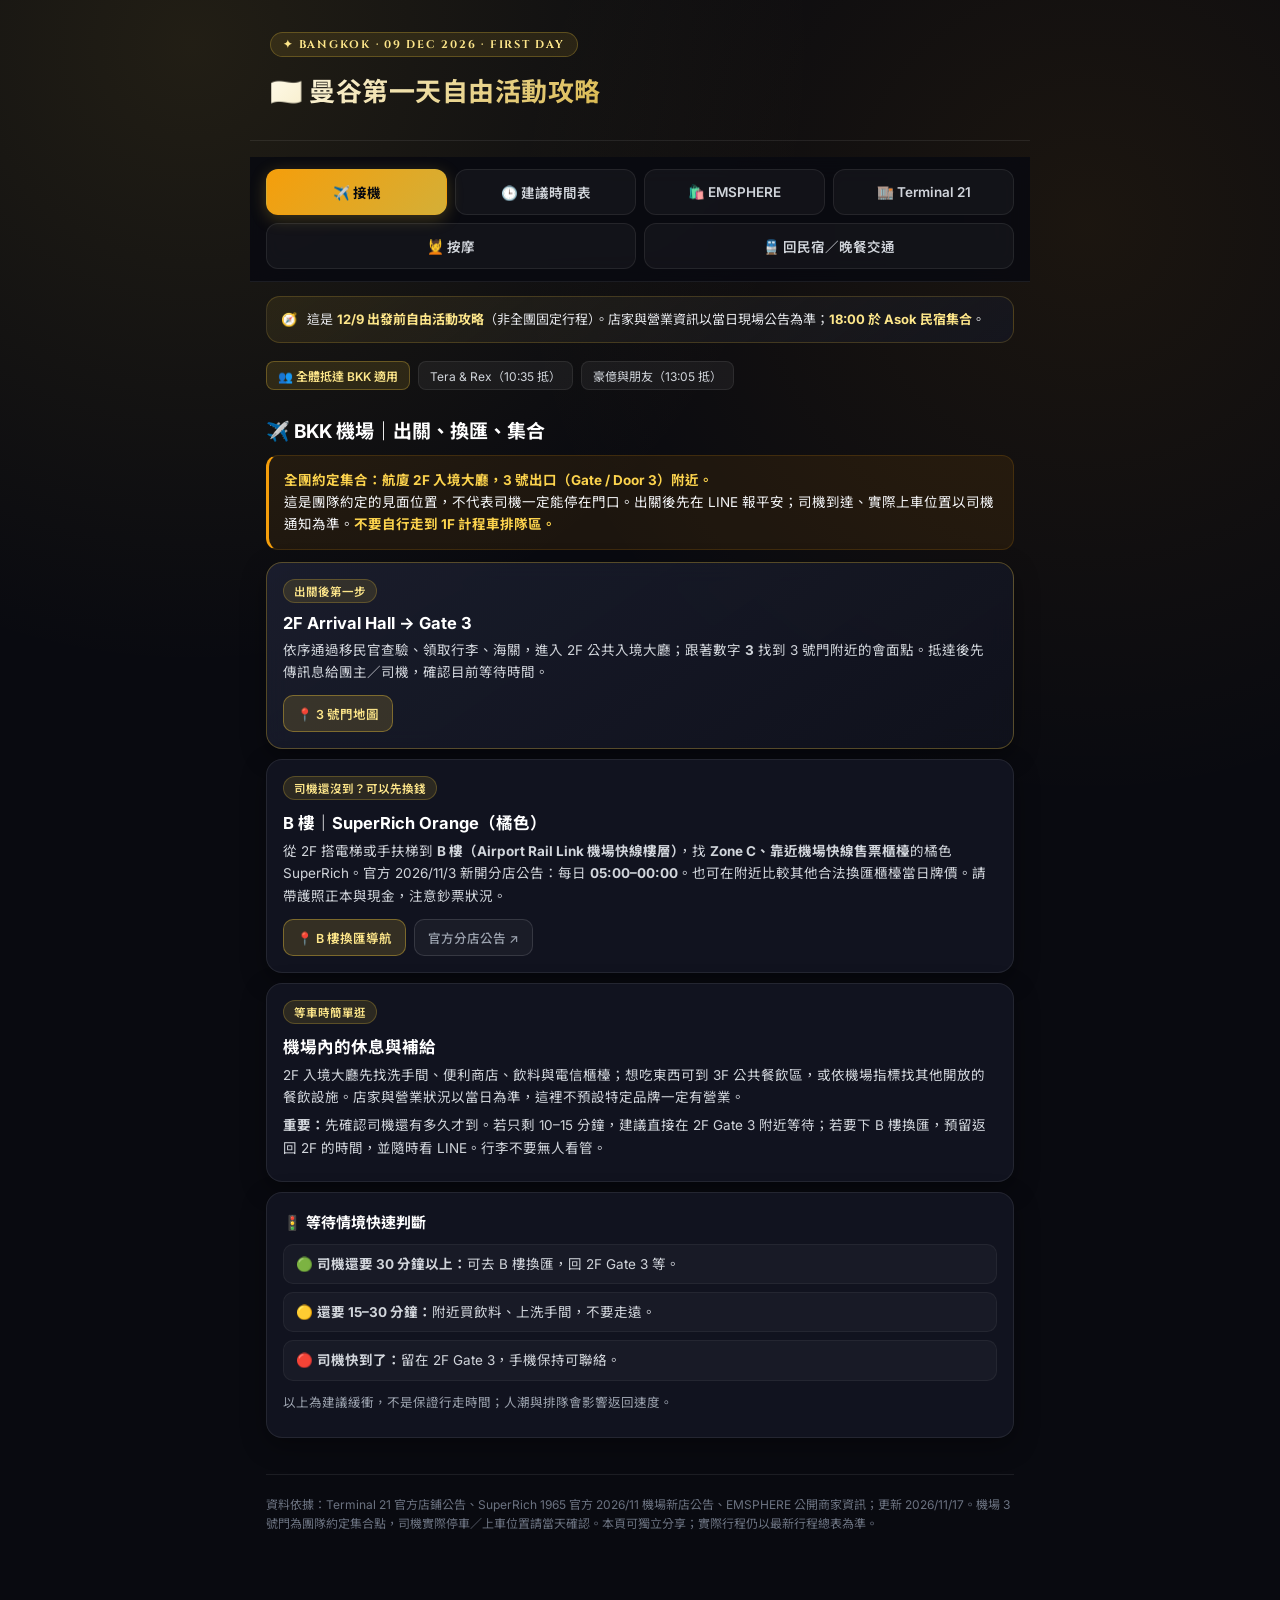
==== commit 8eb57e64: "Add files via upload" ====
--- a/tera_rex_bangkok_guide.html
+++ b/tera_rex_bangkok_guide.html
@@ -1,13 +1,14 @@
 <!DOCTYPE html>
+
 <html lang="zh-Hant">
 <head>
-  <meta charset="utf-8" />
-  <meta name="viewport" content="width=device-width, initial-scale=1" />
-  <title>12/9 曼谷自由活動攻略｜接機・EMSPHERE・Terminal 21</title>
-  <link rel="preconnect" href="https://fonts.googleapis.com">
-  <link rel="preconnect" href="https://fonts.gstatic.com" crossorigin>
-  <link href="https://fonts.googleapis.com/css2?family=Cinzel:wght@600;700&family=Inter:wght@400;500;600;700&family=Noto+Sans+TC:wght@400;500;700&display=swap" rel="stylesheet">
-  <style>
+<meta charset="utf-8"/>
+<meta content="width=device-width, initial-scale=1" name="viewport"/>
+<title>12/9 曼谷自由活動攻略｜接機・EMSPHERE・Terminal 21</title>
+<link href="https://fonts.googleapis.com" rel="preconnect"/>
+<link crossorigin="" href="https://fonts.gstatic.com" rel="preconnect"/>
+<link href="https://fonts.googleapis.com/css2?family=Cinzel:wght@600;700&amp;family=Inter:wght@400;500;600;700&amp;family=Noto+Sans+TC:wght@400;500;700&amp;display=swap" rel="stylesheet"/>
+<style>
     :root {
       --bg-base: #090A10;
       --bg-card: rgba(20, 23, 36, 0.82);
@@ -374,362 +375,330 @@
       .tab-button { font-size: 12.5px; }
       .time { display: block; margin-bottom: 2px; }
     }
-  </style>
+  
+    .quicklinks .quick-button {appearance:none;border:1px solid rgba(226,185,79,.25);background:rgba(226,185,79,.08);color:var(--gold-light);border-radius:999px;padding:10px 14px;font:inherit;font-weight:700;cursor:pointer;min-height:44px;}
+    .quicklinks .quick-button:focus-visible {outline:2px solid var(--gold-light);outline-offset:2px;}
+    .nav {display:flex;flex-wrap:wrap;gap:8px;justify-content:center;}
+    .nav .tab-button {flex:1 1 145px;white-space:normal;min-height:46px;}
+    @media(max-width:600px){.nav {display:grid;grid-template-columns:repeat(2,minmax(0,1fr));gap:8px}.nav .tab-button{width:100%;padding:10px 6px;font-size:13px}.quicklinks{display:grid;grid-template-columns:repeat(2,minmax(0,1fr));gap:8px}.quicklinks .quick-button{width:100%;font-size:13px;padding:10px 5px}header .subtitle{display:none}}
+</style>
 </head>
 <body>
-
-  <header>
-    <div class="eyebrow">✦ BANGKOK · 09 DEC 2026 · FIRST DAY</div>
-    <h1>🇹🇭 曼谷第一天自由活動攻略</h1>
-    <div class="subtitle">Tera、Rex、豪億與朋友都能用｜EMSPHERE × Terminal 21 × 按摩 × 換匯</div>
-  </header>
-
-  <main>
-    <div class="nav-wrap">
-      <nav aria-label="攻略主要分頁" class="nav" role="tablist">
-        <button class="tab-button" data-tab="airport" id="button-airport" role="tab" aria-controls="tab-airport" type="button">✈️ BKK 接機</button>
-        <button class="tab-button" data-tab="emsphere" id="button-emsphere" role="tab" aria-controls="tab-emsphere" type="button">🛍️ EMSPHERE</button>
-        <button class="tab-button" data-tab="terminal" id="button-terminal" role="tab" aria-controls="tab-terminal" type="button">🏬 Terminal 21</button>
-      </nav>
-    </div>
-
-    <div class="top-banner">
-      <span>🧭</span>
-      <div>
+<header>
+<div class="eyebrow">✦ BANGKOK · 09 DEC 2026 · FIRST DAY</div>
+<h1>🇹🇭 曼谷第一天自由活動攻略</h1>
+
+</header>
+<main>
+<div class="nav-wrap">
+<nav aria-label="攻略主要分頁" class="nav" role="tablist"><button aria-controls="tab-airport" class="tab-button" data-tab="airport" id="button-airport" role="tab" type="button">✈️ 接機</button><button aria-controls="tab-schedule" class="tab-button" data-tab="schedule" id="button-schedule" role="tab" type="button">🕒 建議時間表</button><button aria-controls="tab-emsphere" class="tab-button" data-tab="emsphere" id="button-emsphere" role="tab" type="button">🛍️ EMSPHERE</button><button aria-controls="tab-terminal" class="tab-button" data-tab="terminal" id="button-terminal" role="tab" type="button">🏬 Terminal 21</button><button aria-controls="tab-massage" class="tab-button" data-tab="massage" id="button-massage" role="tab" type="button">💆 按摩</button><button aria-controls="tab-transport" class="tab-button" data-tab="transport" id="button-transport" role="tab" type="button">🚆 回民宿／晚餐交通</button></nav>
+</div>
+<div class="top-banner">
+<span>🧭</span>
+<div>
         這是 <strong>12/9 出發前自由活動攻略</strong>（非全團固定行程）。店家與營業資訊以當日現場公告為準；<strong>18:00 於 Asok 民宿集合</strong>。
       </div>
-    </div>
-
-    <!-- TAB 1: AIRPORT -->
-    <div class="tab-panel" id="tab-airport" role="tabpanel" aria-labelledby="button-airport">
-      <section id="airport">
-        <div class="crew-bar">
-          <span class="crew-badge highlight">👥 全體抵達 BKK 適用</span>
-          <span class="crew-badge">Tera &amp; Rex（10:35 抵）</span>
-          <span class="crew-badge">豪億與朋友（13:05 抵）</span>
-        </div>
-
-        <h2>✈️ BKK 機場｜出關、換匯、集合</h2>
-
-        <div class="callout">
-          <strong>全團約定集合：航廈 2F 入境大廳，3 號出口（Gate / Door 3）附近。</strong><br>
+</div>
+<!-- TAB 1: AIRPORT -->
+<div aria-labelledby="button-airport" class="tab-panel" id="tab-airport" role="tabpanel">
+<section id="airport">
+<div class="crew-bar">
+<span class="crew-badge highlight">👥 全體抵達 BKK 適用</span>
+<span class="crew-badge">Tera &amp; Rex（10:35 抵）</span>
+<span class="crew-badge">豪億與朋友（13:05 抵）</span>
+</div>
+<h2>✈️ BKK 機場｜出關、換匯、集合</h2>
+<div class="callout">
+<strong>全團約定集合：航廈 2F 入境大廳，3 號出口（Gate / Door 3）附近。</strong><br/>
           這是團隊約定的見面位置，不代表司機一定能停在門口。出關後先在 LINE 報平安；司機到達、實際上車位置以司機通知為準。<strong>不要自行走到 1F 計程車排隊區。</strong>
-        </div>
-
-        <div class="card accent-gold">
-          <span class="tag">出關後第一步</span>
-          <div class="itemtitle">2F Arrival Hall → Gate 3</div>
-          <p class="small">依序通過移民官查驗、領取行李、海關，進入 2F 公共入境大廳；跟著數字 <strong>3</strong> 找到 3 號門附近的會面點。抵達後先傳訊息給團主／司機，確認目前等待時間。</p>
-          <div class="btn-row">
-            <a class="btn" href="https://www.google.com/maps/search/?api=1&amp;query=Suvarnabhumi+Airport+Arrival+Hall+Gate+3" rel="noopener" target="_blank">📍 3 號門地圖</a>
-          </div>
-        </div>
-
-        <div class="card">
-          <span class="tag">司機還沒到？可以先換錢</span>
-          <div class="itemtitle">B 樓｜SuperRich Orange（橘色）</div>
-          <p class="small">從 2F 搭電梯或手扶梯到 <strong>B 樓（Airport Rail Link 機場快線樓層）</strong>，找 <strong>Zone C、靠近機場快線售票櫃檯</strong>的橘色 SuperRich。官方 2026/11/3 新開分店公告：每日 <strong>05:00–00:00</strong>。也可在附近比較其他合法換匯櫃檯當日牌價。請帶護照正本與現金，注意鈔票狀況。</p>
-          <div class="btn-row">
-            <a class="btn" href="https://www.google.com/maps/search/?api=1&amp;query=SuperRich+Orange+Suvarnabhumi+Airport+Rail+Link+B+Floor+Zone+C" rel="noopener" target="_blank">📍 B 樓換匯導航</a>
-            <a class="btn secondary" href="https://www.superrich1965.com/en/news/airport-rail-link-now-open" rel="noopener" target="_blank">官方分店公告 ↗</a>
-          </div>
-        </div>
-
-        <div class="card">
-          <span class="tag">等車時簡單逛</span>
-          <div class="itemtitle">機場內的休息與補給</div>
-          <p class="small">2F 入境大廳先找洗手間、便利商店、飲料與電信櫃檯；想吃東西可到 3F 公共餐飲區，或依機場指標找其他開放的餐飲設施。店家與營業狀況以當日為準，這裡不預設特定品牌一定有營業。</p>
-          <p class="small"><strong>重要：</strong>先確認司機還有多久才到。若只剩 10–15 分鐘，建議直接在 2F Gate 3 附近等待；若要下 B 樓換匯，預留返回 2F 的時間，並隨時看 LINE。行李不要無人看管。</p>
-        </div>
-
-        <div class="card small status-list">
-          <div class="itemtitle" style="font-size:15px;margin-bottom:8px;">🚦 等待情境快速判斷</div>
-          <p>🟢 <strong>司機還要 30 分鐘以上：</strong>可去 B 樓換匯，回 2F Gate 3 等。</p>
-          <p>🟡 <strong>還要 15–30 分鐘：</strong>附近買飲料、上洗手間，不要走遠。</p>
-          <p>🔴 <strong>司機快到了：</strong>留在 2F Gate 3，手機保持可聯絡。</p>
-          <p class="muted" style="background:none;border:none;padding:4px 0 0;">以上為建議緩衝，不是保證行走時間；人潮與排隊會影響返回速度。</p>
-        </div>
-      </section>
-    </div>
-
-    <!-- TAB 2: EMSPHERE -->
-    <div class="tab-panel" id="tab-emsphere" role="tabpanel" aria-labelledby="button-emsphere">
-      <div class="quicklinks" aria-label="EMSPHERE 章節快速跳轉"><a href="#em-intro">🏬 商場介紹</a><a href="#food">🍜 美食</a><a href="#shop">🛍️ 購物</a><a href="#em-exchange">💱 換匯</a><a href="#spa">💆 按摩</a><a href="#return">🚆 回程</a></div>
-      <section id="route">
-        <div class="crew-bar">
-          <span class="crew-badge highlight">🎯 Tera、Rex 主力路線</span>
-          <span class="crew-badge">BTS Phrom Phong 站</span>
-        </div>
-
-        <h2>⏱ Tera、Rex 建議時間表</h2>
-        <div class="card accent-gold">
-          <div class="timeline">
-            <div class="tl-item"><span class="time">11:30</span> BKK 機場上車，行李交司機保管</div>
-            <div class="tl-item"><span class="time">12:15–12:45</span> 預估抵達 EMSPHERE，司機直接回機場</div>
-            <div class="tl-item"><span class="time">12:45–13:15</span> 換匯（先確認櫃檯位置）</div>
-            <div class="tl-item"><span class="time">13:15–14:15</span> G／GM 樓午餐與泰奶</div>
-            <div class="tl-item"><span class="time">14:15–15:30</span> M、1 樓逛街</div>
-            <div class="tl-item"><span class="time">15:30–16:20</span> 自由選：按摩、甜點或 EmQuartier；按摩 1 小時須提早開始</div>
-            <div class="tl-item"><span class="time">16:30 左右</span> BTS Phrom Phong → Asok（一站）</div>
-            <div class="tl-item"><span class="time">17:00–18:00</span> 回民宿與大家會合；18:00 再出發</div>
-          </div>
-        </div>
-      </section>
-
-      <h2 id="em-intro">🛍️ EMSPHERE｜第一站商場介紹</h2>
-      <div class="card">
-        <p class="small">EMSPHERE 位於 Sukhumvit 的 EM District 商圈，靠近 <strong>BTS Phrom Phong</strong>。Tera、Rex 由司機送達後可先在館內吃午餐、換匯，再逛泰國設計服飾與生活選物。和 Terminal 21 是<strong>不同商場、不同地點</strong>。</p>
-        <p class="small">建議先逛 G／GM 樓餐飲，再逛 M、1F；2F 可找換匯櫃檯，3F 有 IKEA。店鋪與樓層以現場公告為準。</p>
-        <div class="btn-row">
-          <a class="btn" href="https://www.google.com/maps/search/?api=1&amp;query=EMSPHERE+Bangkok" rel="noopener" target="_blank">📍 EMSPHERE 導航</a>
-          <a class="btn secondary" href="https://emsphere.co.th/directory/" rel="noopener" target="_blank">官方商場名錄 ↗</a>
-        </div>
-      </div>
-
-      <section id="food">
-        <h2>🍜 G／GM 樓吃什麼</h2>
-        <div class="grid" id="foods"></div>
-      </section>
-
-      <section id="shop">
-        <h2>🛍️ 值得逛的店</h2>
-        <div class="grid" id="shops"></div>
-        <div class="card small" style="margin-top:10px;">
-          <strong style="color:var(--gold-light);">樓層速查：</strong>
+</div>
+<div class="card accent-gold">
+<span class="tag">出關後第一步</span>
+<div class="itemtitle">2F Arrival Hall → Gate 3</div>
+<p class="small">依序通過移民官查驗、領取行李、海關，進入 2F 公共入境大廳；跟著數字 <strong>3</strong> 找到 3 號門附近的會面點。抵達後先傳訊息給團主／司機，確認目前等待時間。</p>
+<div class="btn-row">
+<a class="btn" href="https://www.google.com/maps/search/?api=1&amp;query=Suvarnabhumi+Airport+Arrival+Hall+Gate+3" rel="noopener" target="_blank">📍 3 號門地圖</a>
+</div>
+</div>
+<div class="card">
+<span class="tag">司機還沒到？可以先換錢</span>
+<div class="itemtitle">B 樓｜SuperRich Orange（橘色）</div>
+<p class="small">從 2F 搭電梯或手扶梯到 <strong>B 樓（Airport Rail Link 機場快線樓層）</strong>，找 <strong>Zone C、靠近機場快線售票櫃檯</strong>的橘色 SuperRich。官方 2026/11/3 新開分店公告：每日 <strong>05:00–00:00</strong>。也可在附近比較其他合法換匯櫃檯當日牌價。請帶護照正本與現金，注意鈔票狀況。</p>
+<div class="btn-row">
+<a class="btn" href="https://www.google.com/maps/search/?api=1&amp;query=SuperRich+Orange+Suvarnabhumi+Airport+Rail+Link+B+Floor+Zone+C" rel="noopener" target="_blank">📍 B 樓換匯導航</a>
+<a class="btn secondary" href="https://www.superrich1965.com/en/news/airport-rail-link-now-open" rel="noopener" target="_blank">官方分店公告 ↗</a>
+</div>
+</div>
+<div class="card">
+<span class="tag">等車時簡單逛</span>
+<div class="itemtitle">機場內的休息與補給</div>
+<p class="small">2F 入境大廳先找洗手間、便利商店、飲料與電信櫃檯；想吃東西可到 3F 公共餐飲區，或依機場指標找其他開放的餐飲設施。店家與營業狀況以當日為準，這裡不預設特定品牌一定有營業。</p>
+<p class="small"><strong>重要：</strong>先確認司機還有多久才到。若只剩 10–15 分鐘，建議直接在 2F Gate 3 附近等待；若要下 B 樓換匯，預留返回 2F 的時間，並隨時看 LINE。行李不要無人看管。</p>
+</div>
+<div class="card small status-list">
+<div class="itemtitle" style="font-size:15px;margin-bottom:8px;">🚦 等待情境快速判斷</div>
+<p>🟢 <strong>司機還要 30 分鐘以上：</strong>可去 B 樓換匯，回 2F Gate 3 等。</p>
+<p>🟡 <strong>還要 15–30 分鐘：</strong>附近買飲料、上洗手間，不要走遠。</p>
+<p>🔴 <strong>司機快到了：</strong>留在 2F Gate 3，手機保持可聯絡。</p>
+<p class="muted" style="background:none;border:none;padding:4px 0 0;">以上為建議緩衝，不是保證行走時間；人潮與排隊會影響返回速度。</p>
+</div>
+</section>
+</div>
+<!-- TAB 2: EMSPHERE -->
+<div aria-labelledby="button-schedule" class="tab-panel" id="tab-schedule" role="tabpanel"><section id="route">
+<div class="crew-bar">
+<span class="crew-badge highlight">🎯 Tera、Rex 主力路線</span>
+<span class="crew-badge">BTS Phrom Phong 站</span>
+</div>
+<h2>⏱ Tera、Rex 建議時間表</h2>
+<div class="card accent-gold">
+<div class="timeline">
+<div class="tl-item"><span class="time">11:30</span> BKK 機場上車，行李交司機保管</div>
+<div class="tl-item"><span class="time">12:15–12:45</span> 預估抵達 EMSPHERE，司機直接回機場</div>
+<div class="tl-item"><span class="time">12:45–13:15</span> 換匯（先確認櫃檯位置）</div>
+<div class="tl-item"><span class="time">13:15–14:15</span> G／GM 樓午餐與泰奶</div>
+<div class="tl-item"><span class="time">14:15–15:30</span> M、1 樓逛街</div>
+<div class="tl-item"><span class="time">15:30–16:20</span> 自由選：甜點、EmQuartier 或提早回 Asok；若要按摩，請在 Asok 附近安排並預留回民宿時間</div>
+<div class="tl-item"><span class="time">16:30 左右</span> BTS Phrom Phong → Asok（一站）</div>
+<div class="tl-item"><span class="time">17:00–18:00</span> 回民宿與大家會合；18:00 再出發</div>
+</div>
+</div>
+</section></div><div aria-labelledby="button-emsphere" class="tab-panel" id="tab-emsphere" role="tabpanel">
+<div aria-label="EMSPHERE 章節快速跳轉" class="quicklinks"><button class="quick-button" data-target="em-intro" type="button">🏬 商場介紹</button><button class="quick-button" data-target="food" type="button">🍜 美食</button><button class="quick-button" data-target="shop" type="button">🛍️ 購物</button><button class="quick-button" data-target="em-exchange" type="button">💱 換匯</button></div>
+
+<h2 id="em-intro">🛍️ EMSPHERE｜第一站商場介紹</h2>
+<div class="card">
+<p class="small">EMSPHERE 位於 Sukhumvit 的 EM District 商圈，靠近 <strong>BTS Phrom Phong</strong>。Tera、Rex 由司機送達後可先在館內吃午餐、換匯，再逛泰國設計服飾與生活選物。和 Terminal 21 是<strong>不同商場、不同地點</strong>。</p>
+<p class="small">建議先逛 G／GM 樓餐飲，再逛 M、1F；2F 可找換匯櫃檯，3F 有 IKEA。店鋪與樓層以現場公告為準。</p>
+<div class="btn-row">
+<a class="btn" href="https://www.google.com/maps/search/?api=1&amp;query=EMSPHERE+Bangkok" rel="noopener" target="_blank">📍 EMSPHERE 導航</a>
+<a class="btn secondary" href="https://emsphere.co.th/directory/" rel="noopener" target="_blank">官方商場名錄 ↗</a>
+</div>
+</div>
+<section id="food">
+<h2>🍜 G／GM 樓吃什麼</h2>
+<div class="grid" id="foods"></div>
+</section>
+<section id="shop">
+<h2>🛍️ 值得逛的店</h2>
+<div class="grid" id="shops"></div>
+<div class="card small" style="margin-top:10px;">
+<strong style="color:var(--gold-light);">樓層速查：</strong>
           G／GM：餐廳、甜點、飲料｜M：選物、香氛、品牌服飾｜1F：泰國潮流服飾、美妝、運動品牌｜2F：電子產品、生活用品、SuperRich｜3F：IKEA。
         </div>
-      </section>
-
-      <h2 id="em-exchange">💱 EMSPHERE 換匯</h2>
-      <div class="card accent-gold">
-        <span class="tag">先做這件事</span>
-        <div class="itemtitle">SuperRich｜EMSPHERE 2F</div>
-        <p class="small">EMSPHERE 官方名錄列於 2F；另有商場內其他 MONEY EXCHANGE 標示。先問服務台「SuperRich 在哪裡」，避免直接找錯樓層。帶護照正本與乾淨完整的鈔票，匯率看現場牌價。</p>
-        <div class="btn-row">
-          <a class="btn" href="https://www.google.com/maps/search/?api=1&amp;query=SuperRich+EMSPHERE+Bangkok" target="_blank">📍 開啟地圖</a>
-          <a class="btn secondary" href="https://emsphere.co.th/directory/" target="_blank">商場官方名錄 ↗</a>
-        </div>
-      </div>
-
-      <section id="spa">
-        <h2>💆 附近按摩店</h2>
-        <p class="muted">下列為可選名單，非已預約。第一次去建議選足部按摩 30–60 分鐘；若要做 60 分鐘，最好 15:00 前就入店，別影響 18:00 集合。</p>
-        <div class="grid" id="spas" style="margin-top:10px;"></div>
-        <div class="callout">按摩店價格、空位與步行距離要以當天 Google Maps／店家公告為準；沒有查證到的價錢不寫死。注意分店名稱，避免導航到別區。</div>
-      </section>
-
-      <section id="extra">
-        <h2>🥭 如果還有時間</h2>
-        <div class="card">
-          <div class="itemtitle">Mae Varee 芒果糯米飯｜Thong Lo</div>
-          <p class="small">在 BTS Thong Lo 附近，從 Phrom Phong 往東一站。屬於額外繞路選項；若要按摩就不建議兩個都排。</p>
-          <div class="btn-row">
-            <a class="btn" href="https://www.google.com/maps/search/?api=1&amp;query=Mae+Varee+Mango+Sticky+Rice+Thong+Lo" target="_blank">📍 地圖導航</a>
-          </div>
-        </div>
-      </section>
-
-      <section id="return">
-        <h2>🚆 怎麼回 Asok</h2>
-        <div class="card">
-          <p class="small"><strong>①</strong> 在 EMSPHERE 找指標往 <strong>BTS Phrom Phong</strong>。</p>
-          <p class="small"><strong>②</strong> 搭往 <strong>Khu Khot／Mo Chit</strong> 方向，坐 <strong>1 站</strong> 到 <strong>Asok</strong>。</p>
-          <p class="small"><strong>③</strong> 出站後開啟民宿的正式 Google Maps 定位步行。<strong>民宿確切入口尚待確認</strong>，不要只憑 Sukhumvit 19 猜門牌。</p>
-          <div class="btn-row">
-            <a class="btn" href="https://www.google.com/maps/dir/?api=1&amp;origin=BTS+Phrom+Phong+Bangkok&amp;destination=BTS+Asok+Bangkok&amp;travelmode=transit" target="_blank">📍 開啟 BTS 路線</a>
-          </div>
-        </div>
-        <div class="callout">民宿房東尚未回覆自助入住方式。若當天仍沒拿到入口資訊，先與團主聯絡確認，不要把行李送往未核實的地址。</div>
-      </section>
-    </div>
-
-    <!-- TAB 3: TERMINAL 21 -->
-    <div class="tab-panel" id="tab-terminal" role="tabpanel" aria-labelledby="button-terminal">
-      <div class="quicklinks" aria-label="Terminal 21 章節快速跳轉"><a href="#t-intro">🏬 商場介紹</a><a href="#t-food">🍜 美食</a><a href="#t-shop">🛍️ 購物</a><a href="#t-exchange">💱 換匯</a><a href="#t-spa">💆 按摩</a></div>
-      <section id="terminal">
-        <div class="crew-bar">
-          <span class="crew-badge highlight">🎯 豪億與朋友主力路線</span>
-          <span class="crew-badge">Tera &amp; Rex 順遊備案</span>
-          <span class="crew-badge">BTS Asok 站</span>
-        </div>
-
-        <h2 id="t-intro">🏬 Terminal 21 Asok｜民宿旁的備用行程</h2>
-        <div class="callout">
+</section>
+<h2 id="em-exchange">💱 EMSPHERE 換匯</h2>
+<div class="card accent-gold">
+<span class="tag">先做這件事</span>
+<div class="itemtitle">SuperRich｜EMSPHERE 2F</div>
+<p class="small">EMSPHERE 官方名錄列於 2F；另有商場內其他 MONEY EXCHANGE 標示。先問服務台「SuperRich 在哪裡」，避免直接找錯樓層。帶護照正本與乾淨完整的鈔票，匯率看現場牌價。</p>
+<div class="btn-row">
+<a class="btn" href="https://www.google.com/maps/search/?api=1&amp;query=SuperRich+EMSPHERE+Bangkok" target="_blank">📍 開啟地圖</a>
+<a class="btn secondary" href="https://emsphere.co.th/directory/" target="_blank">商場官方名錄 ↗</a>
+</div>
+</div>
+
+<section id="extra">
+<h2>🥭 如果還有時間</h2>
+<div class="card">
+<div class="itemtitle">Mae Varee 芒果糯米飯｜Thong Lo</div>
+<p class="small">在 BTS Thong Lo 附近，從 Phrom Phong 往東一站。屬於額外繞路選項；若要按摩就不建議兩個都排。</p>
+<div class="btn-row">
+<a class="btn" href="https://www.google.com/maps/search/?api=1&amp;query=Mae+Varee+Mango+Sticky+Rice+Thong+Lo" target="_blank">📍 地圖導航</a>
+</div>
+</div>
+</section>
+
+</div>
+<!-- TAB 3: TERMINAL 21 -->
+<div aria-labelledby="button-terminal" class="tab-panel" id="tab-terminal" role="tabpanel">
+<div aria-label="Terminal 21 章節快速跳轉" class="quicklinks"><button class="quick-button" data-target="t-intro" type="button">🏬 商場介紹</button><button class="quick-button" data-target="t-food" type="button">🍜 美食</button><button class="quick-button" data-target="t-shop" type="button">🛍️ 購物</button><button class="quick-button" data-target="t-exchange" type="button">💱 換匯</button></div>
+<section id="terminal">
+<div class="crew-bar">
+<span class="crew-badge highlight">🎯 豪億與朋友主力路線</span>
+<span class="crew-badge">Tera &amp; Rex 順遊備案</span>
+<span class="crew-badge">BTS Asok 站</span>
+</div>
+<h2 id="t-intro">🏬 Terminal 21 Asok｜民宿旁的備用行程</h2>
+<div class="callout">
           這裡是 <strong>Asok 的 Terminal 21</strong>，不是 Pattaya 的 Terminal 21！適合豪億與朋友抵達民宿後直接逛，也適合 Tera、Rex 提早逛完 EMSPHERE 後順路去。商場一般營業 10:00–22:00，當日仍以現場公告為準。
         </div>
-
-        <h2 id="t-food">🍜 Terminal 21｜美食與飲料</h2>
-        <div class="card accent-gold">
-          <span class="tag">第一站：不用想太多</span>
-          <div class="itemtitle">5F｜Pier 21 平價美食街</div>
-          <p class="small">泰式炒河粉、打拋飯、海南雞飯、船麵、甜品等攤位集中。先在櫃檯購買儲值卡，再到攤位點餐；用完把卡拿回櫃檯退還餘額。價格比周邊百貨餐廳親民，實際價格看現場菜單。</p>
-          <div class="btn-row">
-            <a class="btn" href="https://www.google.com/maps/search/?api=1&amp;query=Pier+21+Food+Court+Terminal+21+Asok" rel="noopener" target="_blank">📍 Pier 21 地圖</a>
-            <a class="btn secondary" href="https://www.terminal21.co.th/asok/shop/pier21/en" rel="noopener" target="_blank">官方美食街資訊 ↗</a>
-          </div>
-        </div>
-
-        <div class="grid">
-          <article class="card">
-            <div>
-              <span class="tag">4F｜San Francisco</span>
-              <div class="itemtitle">坐下來吃餐廳</div>
-              <p class="small">如果不想去美食街，這層有泰國料理、日式餐廳等；可找 Have a Zeed、Thai Thai Boat Noodles。</p>
-            </div>
-          </article>
-          <article class="card">
-            <div>
-              <span class="tag">甜點與泰奶</span>
-              <div class="itemtitle">After You／ChaTraMue</div>
-              <p class="small">想吃泰式甜點可找 After You；想喝泰奶可找手標泰奶。請依現場指標或商場店鋪搜尋確認櫃位。</p>
-            </div>
-            <div class="btn-row">
-              <a class="btn secondary" href="https://www.terminal21.co.th/asok/" rel="noopener" target="_blank">Terminal 21 官網 ↗</a>
-            </div>
-          </article>
-        </div>
-
-        <h2 id="t-shop">🛍️ Terminal 21｜購物與樓層</h2>
-        <div class="grid">
-          <article class="card">
-            <div>
-              <span class="tag">LG｜Caribbean</span>
-              <div class="itemtitle">Gourmet Market</div>
-              <p class="small">超市、零食、飲料、日用品。豪億他們到民宿後想補貨最方便。</p>
-            </div>
-            <div class="btn-row">
-              <a class="btn" href="https://www.google.com/maps/search/?api=1&amp;query=Gourmet+Market+Terminal+21+Asok" rel="noopener" target="_blank">📍 地圖</a>
-            </div>
-          </article>
-          <article class="card">
-            <div>
-              <span class="tag">GF／MF｜Rome／Paris</span>
-              <div class="itemtitle">國際品牌、入口與換匯</div>
-              <p class="small">BTS Asok 可由連通道進入。MF 可逛服飾與 Pop Mart；館內亦有 SuperRich 換匯據點，位置與營業時間先向服務台確認。</p>
-            </div>
-          </article>
-          <article class="card">
-            <div>
-              <span class="tag">1F｜Tokyo</span>
-              <div class="itemtitle">泰國服飾與小店</div>
-              <p class="small">各種小型服飾店、配件、鞋包，適合慢慢挖寶。想找泰國品牌可先逛這層。</p>
-            </div>
-          </article>
-          <article class="card">
-            <div>
-              <span class="tag">2F｜London</span>
-              <div class="itemtitle">男裝、運動與街頭風</div>
-              <p class="small">可找 Decathlon、Crocs 及其他運動、休閒服飾；店鋪可能更動。</p>
-            </div>
-          </article>
-          <article class="card">
-            <div>
-              <span class="tag">3F｜Istanbul</span>
-              <div class="itemtitle">生活雜貨、配件</div>
-              <p class="small">小飾品、禮物、保養香氛。也可找 EVEANDBOY、LUSH。</p>
-            </div>
-          </article>
-        </div>
-
-        <h2 id="t-exchange">💱 Terminal 21｜換匯</h2>
-        <div class="card accent-gold">
-          <span class="tag">豪億與朋友／Asok 民宿附近</span>
-          <div class="itemtitle">Terminal 21 Asok｜G 樓 Rome｜SuperRich</div>
-          <p class="small">Terminal 21 官方店鋪頁列為 <strong>GF（G 樓）KIG406A</strong>，商場公告亦稱 G 樓 Rome 區。商場官方頁面顯示 10:00–22:00，但第三方資料顯示櫃檯可能提早打烊，<strong>實際營業時間請以當日櫃檯為準</strong>。若換匯店排隊太久，可先逛 Pier 21 再回來。</p>
-          <div class="btn-row">
-            <a class="btn" href="https://www.google.com/maps/search/?api=1&amp;query=Superrich+Thailand+Terminal+21+Asok+G+Floor" rel="noopener" target="_blank">📍 Terminal 21 換匯</a>
-            <a class="btn secondary" href="https://www.terminal21.co.th/asok/shop/detail/en/1144/superrich" rel="noopener" target="_blank">官方店鋪資訊 ↗</a>
-          </div>
-        </div>
-
-        <div class="card">
-          <span class="tag">備用選項</span>
-          <div class="itemtitle">BTS Asok／MRT Sukhumvit 附近換匯</div>
-          <p class="small">若 Terminal 21 內的 SuperRich 沒營業，BTS Asok 站周邊、MRT Sukhumvit 地下商場也有換匯櫃檯；不要只憑「SuperRich」名字判斷分店，先確認地址與當天營業狀況。</p>
-          <div class="btn-row">
-            <a class="btn" href="https://www.google.com/maps/search/?api=1&amp;query=SuperRich+Exchange+BTS+Asok+Station" rel="noopener" target="_blank">📍 BTS Asok 換匯</a>
-          </div>
-        </div>
-
-        <h3 id="t-spa" style="scroll-margin-top:96px">💆 Terminal 21 周邊按摩</h3>
-        <div class="grid">
-          <article class="card">
-            <div>
-              <div class="itemtitle">Healthy Massage Sukhumvit 19</div>
-              <p class="small">Soi 19，距商場不遠。適合想做泰式按摩或足部按摩的人。</p>
-            </div>
-            <div class="btn-row">
-              <a class="btn" href="https://www.google.com/maps/search/?api=1&amp;query=Healthy+Massage+Sukhumvit+19+Bangkok" rel="noopener" target="_blank">📍 地圖</a>
-            </div>
-          </article>
-          <article class="card">
-            <div>
-              <div class="itemtitle">WellCare Massage Sukhumvit 19</div>
-              <p class="small">同在 Soi 19，可與其他店比較現場價目及空位。</p>
-            </div>
-            <div class="btn-row">
-              <a class="btn" href="https://www.google.com/maps/search/?api=1&amp;query=WellCare+Massage+Sukhumvit+19+Bangkok" rel="noopener" target="_blank">📍 地圖</a>
-            </div>
-          </article>
-          <article class="card">
-            <div>
-              <div class="itemtitle">ThaiThai Massage Terminal21 Asoke</div>
-              <p class="small">Soi 19，靠近商場，適合不想走遠的人。</p>
-            </div>
-            <div class="btn-row">
-              <a class="btn" href="https://www.google.com/maps/search/?api=1&amp;query=ThaiThai+Massage+Terminal21+Asoke" rel="noopener" target="_blank">📍 地圖</a>
-            </div>
-          </article>
-          <article class="card">
-            <div>
-              <div class="itemtitle">LIFE MASSAGE BTS ASOK</div>
-              <p class="small">靠 BTS Asok，適合搭車回來順便休息。</p>
-            </div>
-            <div class="btn-row">
-              <a class="btn" href="https://www.google.com/maps/search/?api=1&amp;query=LIFE+MASSAGE+BTS+ASOK+Bangkok" rel="noopener" target="_blank">📍 地圖</a>
-            </div>
-          </article>
-        </div>
-
-        <h3 style="margin-top:26px;">🧭 分組行動速查</h3>
-        <div class="card small">
-          <strong style="color:var(--gold-light);font-size:15px;">給豪億與朋友｜到民宿後怎麼玩？</strong>
-          <p>先確認民宿能否入內、行李是否能妥善放置。若已安頓好：步行到 Terminal 21 → 5F Pier 21 吃點東西／喝飲料 → 1–3F 逛泰國小店 → 想按摩就選 Soi 19 → 依群組通知回民宿集合。若只是短暫等待，先逛商場即可，別排一小時按摩。</p>
-          <div class="btn-row">
-            <a class="btn" href="https://www.google.com/maps/search/?api=1&amp;query=Terminal+21+Asok+Bangkok" rel="noopener" target="_blank">📍 Terminal 21 導航</a>
-          </div>
-        </div>
-
-        <div class="card small">
-          <strong style="color:var(--gold-light);font-size:15px;">給 Tera、Rex｜EMSPHERE → Terminal 21</strong>
-          <p>從 BTS Phrom Phong 搭往 Khu Khot 方向，一站到 Asok，跟著 Terminal 21／Exit 1 指標走連通道。逛完再走回民宿；民宿精確入口與步行路線以房東提供的地址為準。</p>
-        </div>
-      </section>
-    </div>
-
-    <footer>
+<h2 id="t-food">🍜 Terminal 21｜美食與飲料</h2>
+<div class="card accent-gold">
+<span class="tag">第一站：不用想太多</span>
+<div class="itemtitle">5F｜Pier 21 平價美食街</div>
+<p class="small">泰式炒河粉、打拋飯、海南雞飯、船麵、甜品等攤位集中。先在櫃檯購買儲值卡，再到攤位點餐；用完把卡拿回櫃檯退還餘額。價格比周邊百貨餐廳親民，實際價格看現場菜單。</p>
+<div class="btn-row">
+<a class="btn" href="https://www.google.com/maps/search/?api=1&amp;query=Pier+21+Food+Court+Terminal+21+Asok" rel="noopener" target="_blank">📍 Pier 21 地圖</a>
+<a class="btn secondary" href="https://www.terminal21.co.th/asok/shop/pier21/en" rel="noopener" target="_blank">官方美食街資訊 ↗</a>
+</div>
+</div>
+<div class="grid">
+<article class="card">
+<div>
+<span class="tag">4F｜San Francisco</span>
+<div class="itemtitle">坐下來吃餐廳</div>
+<p class="small">如果不想去美食街，這層有泰國料理、日式餐廳等；可找 Have a Zeed、Thai Thai Boat Noodles。</p>
+</div>
+</article>
+<article class="card">
+<div>
+<span class="tag">甜點與泰奶</span>
+<div class="itemtitle">After You／ChaTraMue</div>
+<p class="small">想吃泰式甜點可找 After You；想喝泰奶可找手標泰奶。請依現場指標或商場店鋪搜尋確認櫃位。</p>
+</div>
+<div class="btn-row">
+<a class="btn secondary" href="https://www.terminal21.co.th/asok/" rel="noopener" target="_blank">Terminal 21 官網 ↗</a>
+</div>
+</article>
+</div>
+<h2 id="t-shop">🛍️ Terminal 21｜購物與樓層</h2>
+<div class="grid">
+<article class="card">
+<div>
+<span class="tag">LG｜Caribbean</span>
+<div class="itemtitle">Gourmet Market</div>
+<p class="small">超市、零食、飲料、日用品。豪億他們到民宿後想補貨最方便。</p>
+</div>
+<div class="btn-row">
+<a class="btn" href="https://www.google.com/maps/search/?api=1&amp;query=Gourmet+Market+Terminal+21+Asok" rel="noopener" target="_blank">📍 地圖</a>
+</div>
+</article>
+<article class="card">
+<div>
+<span class="tag">GF／MF｜Rome／Paris</span>
+<div class="itemtitle">國際品牌、入口與換匯</div>
+<p class="small">BTS Asok 可由連通道進入。MF 可逛服飾與 Pop Mart；館內亦有 SuperRich 換匯據點，位置與營業時間先向服務台確認。</p>
+</div>
+</article>
+<article class="card">
+<div>
+<span class="tag">1F｜Tokyo</span>
+<div class="itemtitle">泰國服飾與小店</div>
+<p class="small">各種小型服飾店、配件、鞋包，適合慢慢挖寶。想找泰國品牌可先逛這層。</p>
+</div>
+</article>
+<article class="card">
+<div>
+<span class="tag">2F｜London</span>
+<div class="itemtitle">男裝、運動與街頭風</div>
+<p class="small">可找 Decathlon、Crocs 及其他運動、休閒服飾；店鋪可能更動。</p>
+</div>
+</article>
+<article class="card">
+<div>
+<span class="tag">3F｜Istanbul</span>
+<div class="itemtitle">生活雜貨、配件</div>
+<p class="small">小飾品、禮物、保養香氛。也可找 EVEANDBOY、LUSH。</p>
+</div>
+</article>
+</div>
+<h2 id="t-exchange">💱 Terminal 21｜換匯</h2>
+<div class="card accent-gold">
+<span class="tag">豪億與朋友／Asok 民宿附近</span>
+<div class="itemtitle">Terminal 21 Asok｜G 樓 Rome｜SuperRich</div>
+<p class="small">Terminal 21 官方店鋪頁列為 <strong>GF（G 樓）KIG406A</strong>，商場公告亦稱 G 樓 Rome 區。商場官方頁面顯示 10:00–22:00，但第三方資料顯示櫃檯可能提早打烊，<strong>實際營業時間請以當日櫃檯為準</strong>。若換匯店排隊太久，可先逛 Pier 21 再回來。</p>
+<div class="btn-row">
+<a class="btn" href="https://www.google.com/maps/search/?api=1&amp;query=Superrich+Thailand+Terminal+21+Asok+G+Floor" rel="noopener" target="_blank">📍 Terminal 21 換匯</a>
+<a class="btn secondary" href="https://www.terminal21.co.th/asok/shop/detail/en/1144/superrich" rel="noopener" target="_blank">官方店鋪資訊 ↗</a>
+</div>
+</div>
+<div class="card">
+<span class="tag">備用選項</span>
+<div class="itemtitle">BTS Asok／MRT Sukhumvit 附近換匯</div>
+<p class="small">若 Terminal 21 內的 SuperRich 沒營業，BTS Asok 站周邊、MRT Sukhumvit 地下商場也有換匯櫃檯；不要只憑「SuperRich」名字判斷分店，先確認地址與當天營業狀況。</p>
+<div class="btn-row">
+<a class="btn" href="https://www.google.com/maps/search/?api=1&amp;query=SuperRich+Exchange+BTS+Asok+Station" rel="noopener" target="_blank">📍 BTS Asok 換匯</a>
+</div>
+</div>
+
+
+<h3 style="margin-top:26px;">🧭 分組行動速查</h3>
+<div class="card small">
+<strong style="color:var(--gold-light);font-size:15px;">給豪億與朋友｜到民宿後怎麼玩？</strong>
+<p>先確認民宿能否入內、行李是否能妥善放置。若已安頓好：步行到 Terminal 21 → 5F Pier 21 吃點東西／喝飲料 → 1–3F 逛泰國小店 → 想按摩就選 Soi 19 → 依群組通知回民宿集合。若只是短暫等待，先逛商場即可，別排一小時按摩。</p>
+<div class="btn-row">
+<a class="btn" href="https://www.google.com/maps/search/?api=1&amp;query=Terminal+21+Asok+Bangkok" rel="noopener" target="_blank">📍 Terminal 21 導航</a>
+</div>
+</div>
+<div class="card small">
+<strong style="color:var(--gold-light);font-size:15px;">給 Tera、Rex｜EMSPHERE → Terminal 21</strong>
+<p>從 BTS Phrom Phong 搭往 Khu Khot 方向，一站到 Asok，跟著 Terminal 21／Exit 1 指標走連通道。逛完再走回民宿；民宿精確入口與步行路線以房東提供的地址為準。</p>
+</div>
+</section>
+</div>
+<div aria-labelledby="button-massage" class="tab-panel" id="tab-massage" role="tabpanel"><h2>💆 Asok／Sukhumvit 19 附近按摩</h2><div class="callout">只列 Asok 民宿與 Terminal 21 周邊選項；以下均未預約。店家是否營業、實際位置、價錢及空位請以當日資訊為準。18:00 須回民宿集合，請自行預留交通與步行時間。</div><div class="grid">
+<article class="card">
+<div>
+<div class="itemtitle">Healthy Massage Sukhumvit 19</div>
+<p class="small">Soi 19，距商場不遠。適合想做泰式按摩或足部按摩的人。</p>
+</div>
+<div class="btn-row">
+<a class="btn" href="https://www.google.com/maps/search/?api=1&amp;query=Healthy+Massage+Sukhumvit+19+Bangkok" rel="noopener" target="_blank">📍 地圖</a>
+</div>
+</article>
+<article class="card">
+<div>
+<div class="itemtitle">WellCare Massage Sukhumvit 19</div>
+<p class="small">同在 Soi 19，可與其他店比較現場價目及空位。</p>
+</div>
+<div class="btn-row">
+<a class="btn" href="https://www.google.com/maps/search/?api=1&amp;query=WellCare+Massage+Sukhumvit+19+Bangkok" rel="noopener" target="_blank">📍 地圖</a>
+</div>
+</article>
+<article class="card">
+<div>
+<div class="itemtitle">ThaiThai Massage Terminal21 Asoke</div>
+<p class="small">Soi 19，靠近商場，適合不想走遠的人。</p>
+</div>
+<div class="btn-row">
+<a class="btn" href="https://www.google.com/maps/search/?api=1&amp;query=ThaiThai+Massage+Terminal21+Asoke" rel="noopener" target="_blank">📍 地圖</a>
+</div>
+</article>
+<article class="card">
+<div>
+<div class="itemtitle">LIFE MASSAGE BTS ASOK</div>
+<p class="small">靠 BTS Asok，適合搭車回來順便休息。</p>
+</div>
+<div class="btn-row">
+<a class="btn" href="https://www.google.com/maps/search/?api=1&amp;query=LIFE+MASSAGE+BTS+ASOK+Bangkok" rel="noopener" target="_blank">📍 地圖</a>
+</div>
+</article>
+</div></div><div aria-labelledby="button-transport" class="tab-panel" id="tab-transport" role="tabpanel">
+<h2>🚆 回民宿與前往晚餐餐廳</h2>
+<div class="callout">📌 <strong>18:00 在 Asok 民宿集合</strong>。晚餐 <strong>19:45 Chom Arun（3F Rooftop）</strong>，請依當日群組與領隊通知決定集合及出發方式；時間為原行程安排，不代表交通已預約。</div>
+<div class="card"><span class="tag">第一段｜EMSPHERE → Asok 民宿</span><div class="itemtitle">BTS Phrom Phong → Asok（一站）</div>
+<p class="small">從 EMSPHERE 步行至 BTS Phrom Phong，搭往 Khu Khot／Mo Chit 方向一站至 Asok，再依民宿實際入口步行。若人在 Terminal 21 或 Sukhumvit 19 一帶，通常可直接步行回民宿，不必搭 BTS。</p>
+<div class="btn-row"><a class="btn" href="https://www.google.com/maps/dir/?api=1&amp;origin=BTS+Phrom+Phong+Bangkok&amp;destination=BTS+Asok+Bangkok&amp;travelmode=transit" rel="noopener" target="_blank">📍 BTS 一站導航</a><a class="btn secondary" href="https://www.google.com/maps/search/?api=1&amp;query=13+Sukhumvit+19+Alley+Lane+2+Bangkok" rel="noopener" target="_blank">📍 民宿地址地圖搜尋</a></div>
+<p class="muted">民宿地址地圖為搜尋結果，尚未核實建物入口；以房東提供的正式定位為準。</p></div>
+<div class="card"><span class="tag">第二段｜Asok → Chom Arun 晚餐</span><div class="itemtitle">MRT Sukhumvit → Sanam Chai，再步行</div>
+<p class="small">從民宿步行至 MRT Sukhumvit，搭藍線往 Sanam Chai 方向（途中不必換線），下車後依 Google Maps 步行至昭披耶河畔的 Chom Arun。實際班次、步行時間及入口請當天導航確認。</p>
+<div class="btn-row"><a class="btn" href="https://www.google.com/maps/dir/?api=1&amp;origin=MRT+Sukhumvit+Bangkok&amp;destination=Chom+Arun+Bangkok&amp;travelmode=transit" rel="noopener" target="_blank">📍 捷運路線導航</a><a class="btn secondary" href="https://www.google.com/maps/search/?api=1&amp;query=Chom+Arun+Bangkok" rel="noopener" target="_blank">📍 Chom Arun 餐廳地圖</a></div></div>
+<div class="card"><span class="tag">備案｜直接搭車</span><div class="itemtitle">計程車／叫車前往 Chom Arun</div><p class="small">若集合較晚、同行者不方便走路，可直接叫車；曼谷尖峰時段塞車不確定性較高，請勿把 Google Maps 當下預估視為保證抵達時間。</p>
+<div class="btn-row"><a class="btn" href="https://www.google.com/maps/dir/?api=1&amp;origin=13+Sukhumvit+19+Alley+Lane+2+Bangkok&amp;destination=Chom+Arun+Bangkok&amp;travelmode=driving" rel="noopener" target="_blank">📍 開啟開車路線</a></div></div>
+</div><footer>
       資料依據：Terminal 21 官方店鋪公告、SuperRich 1965 官方 2026/11 機場新店公告、EMSPHERE 公開商家資訊；更新 2026/11/17。機場 3 號門為團隊約定集合點，司機實際停車／上車位置請當天確認。本頁可獨立分享；實際行程仍以最新行程總表為準。
     </footer>
-  </main>
-
-  <script>
-    (function(){
+</main>
+<script>    (function(){
       const tabs = [...document.querySelectorAll('.tab-button')];
       const panels = [...document.querySelectorAll('.tab-panel')];
+      const valid = new Set(tabs.map(t => t.dataset.tab));
       function activate(id, scrollToNav = false){
-        if(!panels.some(p => p.id === 'tab-' + id)) id = 'airport';
-        tabs.forEach(b => {
-          let a = b.dataset.tab === id;
-          b.classList.toggle('active', a);
-          b.setAttribute('aria-selected', String(a));
-        });
-        panels.forEach(p => { p.classList.toggle('active', p.id === 'tab-' + id); p.hidden = p.id !== 'tab-' + id; });
+        if (!valid.has(id)) id = 'airport';
+        tabs.forEach(b => {const active = b.dataset.tab === id; b.classList.toggle('active', active); b.setAttribute('aria-selected', String(active)); b.tabIndex = active ? 0 : -1;});
+        panels.forEach(p => {const active = p.id === 'tab-' + id; p.classList.toggle('active', active); p.hidden = !active;});
         history.replaceState(null, '', '#' + id);
-        if (scrollToNav) document.querySelector('.nav-wrap').scrollIntoView({block: 'start', behavior: 'instant'});
+        if (scrollToNav) document.querySelector('.nav-wrap').scrollIntoView({block:'start',behavior:'auto'});
       }
       tabs.forEach(b => b.addEventListener('click', () => activate(b.dataset.tab, true)));
-      activate(location.hash.slice(1) || 'airport');
-      window.addEventListener('hashchange', () => activate(location.hash.slice(1) || 'airport')); 
+      document.querySelectorAll('.quick-button').forEach(b => b.addEventListener('click', () => {
+        const target = document.getElementById(b.dataset.target);
+        if (target && !target.closest('.tab-panel[hidden]')) target.scrollIntoView({block:'start',behavior:'smooth'});
+      }));
+      const initial = location.hash.slice(1);
+      activate(valid.has(initial) ? initial : 'airport');
+      window.addEventListener('hashchange', () => {const id = location.hash.slice(1); if (valid.has(id)) activate(id);});
     })();
 
     const food = [
@@ -755,14 +724,6 @@
       ['Flying Tiger','2F｜生活雜貨','小物與有趣雜貨']
     ];
 
-    const spas = [
-      ['ThaiThai Massage｜Sukhumvit 22','Sukhumvit 22','靠近 EMSPHERE 一側，適合不想跑遠的人'],
-      ['Lek Massage Gold｜Sukhumvit 24','Sukhumvit 24','較精緻的泰式按摩與足部按摩選項'],
-      ['Center Point Massage & Spa｜Sukhumvit 24','Sukhumvit 24','傳統泰式按摩、足部按摩等'],
-      ['Vana Spa｜Sukhumvit 24','Sukhumvit 24','偏舒適精緻的 SPA，需先確認價位與時段'],
-      ['Healthy Massage｜Sukhumvit 33','Sukhumvit 33','位於 BTS Phrom Phong 北側，適合往車站方向逛的人']
-    ];
-
     function card(x){
       let q = encodeURIComponent(x[0] + ' EMSPHERE Bangkok');
       return `<article class="card"><div><span class="tag">${x[1]}</span><div class="itemtitle">${x[0]}</div><div class="small">${x[2]}</div></div><div class="btn-row"><a class="btn" href="https://www.google.com/maps/search/?api=1&query=${q}" target="_blank" rel="noopener">📍 地圖／照片</a></div></article>`;
@@ -770,7 +731,6 @@
 
     document.getElementById('foods').innerHTML = food.map(card).join('');
     document.getElementById('shops').innerHTML = shops.map(card).join('');
-    document.getElementById('spas').innerHTML = spas.map(x => `<article class="card"><div><span class="tag">${x[1]}</span><div class="itemtitle">${x[0]}</div><p class="small">${x[2]}</p></div><div class="btn-row"><a class="btn" href="https://www.google.com/maps/search/?api=1&query=${encodeURIComponent(x[0] + ' Bangkok')}" target="_blank" rel="noopener">📍 地圖／營業資訊</a></div></article>`).join('');
   </script>
 </body>
 </html>
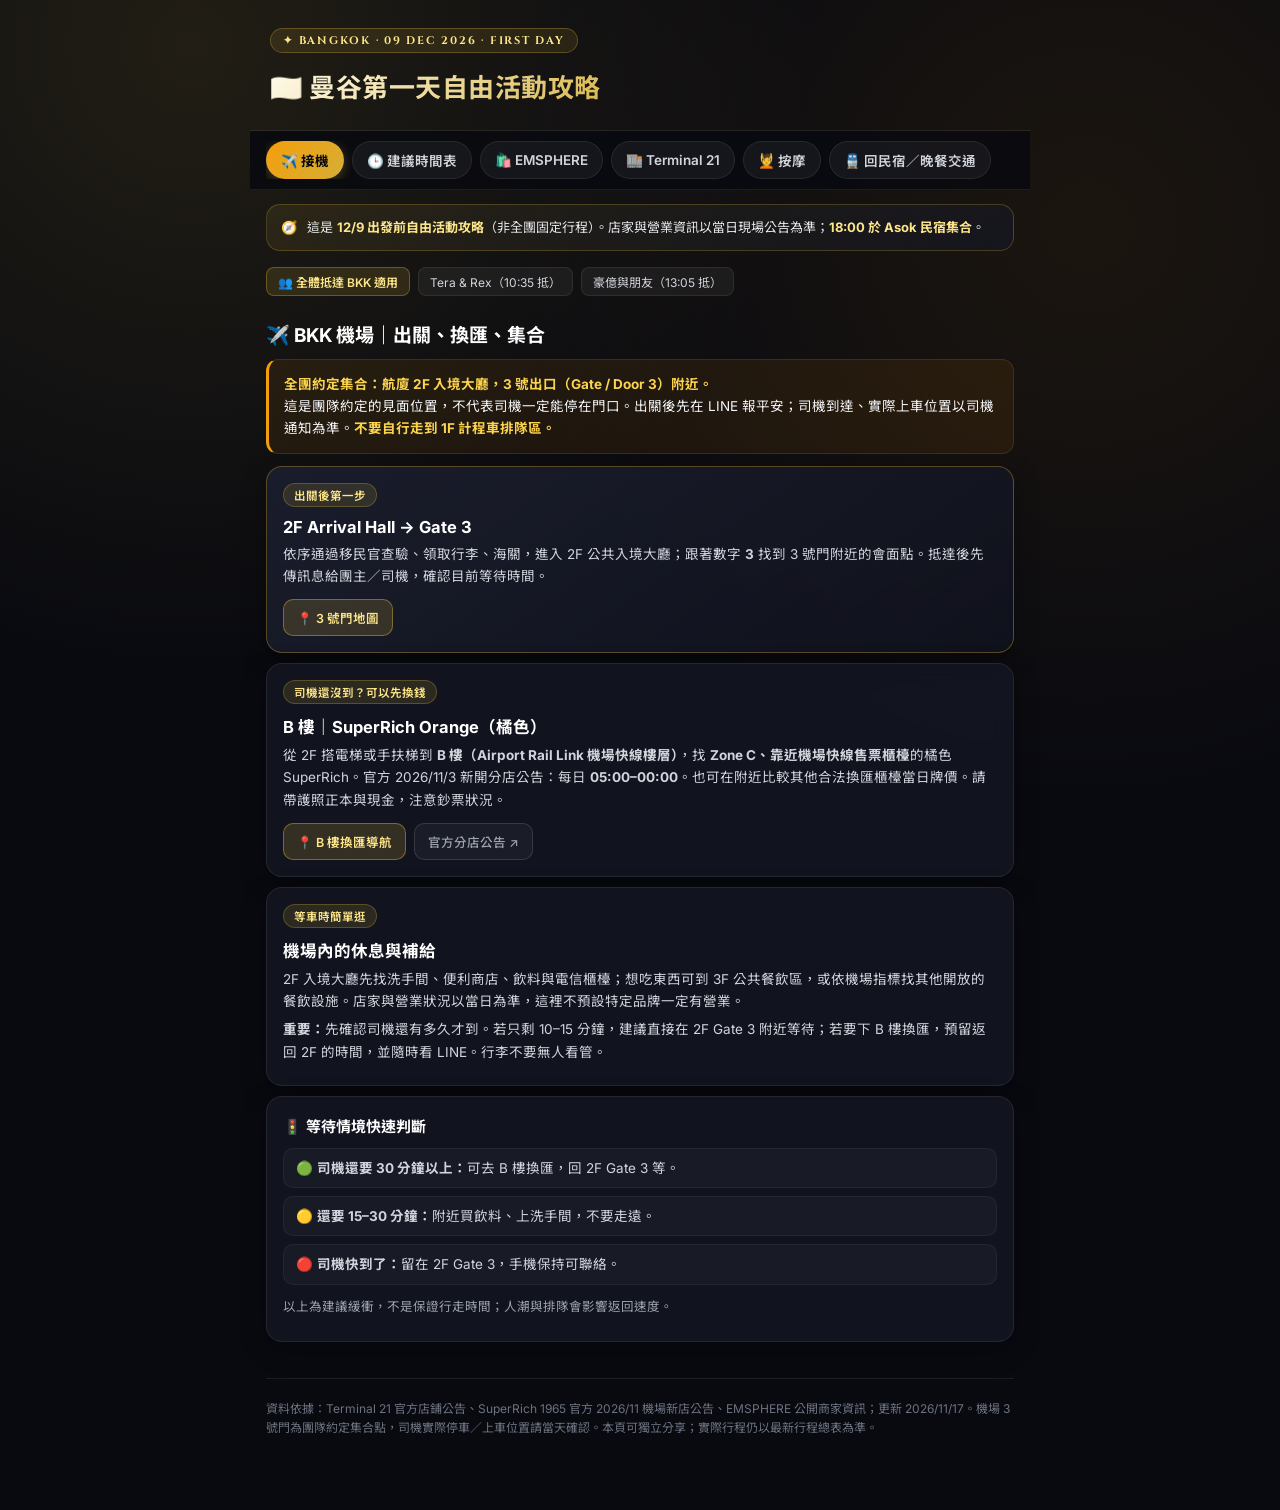
==== commit 51b8fc4a: "Rename tera_rex_bangkok_guide_v5.html to tera_rex_bangkok_guide.html" ====
--- a/tera_rex_bangkok_guide.html
+++ b/tera_rex_bangkok_guide.html
@@ -1,14 +1,13 @@
 <!DOCTYPE html>
-
 <html lang="zh-Hant">
 <head>
-<meta charset="utf-8"/>
-<meta content="width=device-width, initial-scale=1" name="viewport"/>
-<title>12/9 曼谷自由活動攻略｜接機・EMSPHERE・Terminal 21</title>
-<link href="https://fonts.googleapis.com" rel="preconnect"/>
-<link crossorigin="" href="https://fonts.gstatic.com" rel="preconnect"/>
-<link href="https://fonts.googleapis.com/css2?family=Cinzel:wght@600;700&amp;family=Inter:wght@400;500;600;700&amp;family=Noto+Sans+TC:wght@400;500;700&amp;display=swap" rel="stylesheet"/>
-<style>
+  <meta charset="utf-8" />
+  <meta name="viewport" content="width=device-width, initial-scale=1" />
+  <title>12/9 曼谷自由活動攻略｜接機・EMSPHERE・Terminal 21</title>
+  <link rel="preconnect" href="https://fonts.googleapis.com" />
+  <link rel="preconnect" href="https://fonts.gstatic.com" crossorigin />
+  <link href="https://fonts.googleapis.com/css2?family=Cinzel:wght@600;700&family=Inter:wght@400;500;600;700&family=Noto+Sans+TC:wght@400;500;700&display=swap" rel="stylesheet" />
+  <style>
     :root {
       --bg-base: #090A10;
       --bg-card: rgba(20, 23, 36, 0.82);
@@ -18,7 +17,7 @@
       --amber-accent: #F59E0B;
       --text-main: #F3F4F6;
       --text-sub: #9CA3AF;
-      --border-gold: rgba(212, 175, 55, 0.22);
+      --border-gold: rgba(212, 175, 55, 0.25);
       --border-subtle: rgba(255, 255, 255, 0.08);
     }
 
@@ -39,7 +38,7 @@
     /* Header */
     header {
       position: relative;
-      padding: 32px 20px 24px;
+      padding: 28px 20px 20px;
       max-width: 780px;
       margin: 0 auto;
       border-bottom: 1px solid var(--border-subtle);
@@ -64,7 +63,7 @@
     h1 {
       font-size: 26px;
       font-weight: 700;
-      margin: 4px 0 8px;
+      margin: 4px 0 6px;
       letter-spacing: 0.02em;
       background: linear-gradient(135deg, #FFFBEB 0%, #D4AF37 55%, #F59E0B 100%);
       -webkit-background-clip: text;
@@ -81,48 +80,54 @@
     main {
       max-width: 780px;
       margin: 0 auto;
-      padding: 16px 16px 72px;
+      padding: 0 16px 72px;
       overflow-wrap: anywhere;
     }
 
-    /* Sticky Tab Navigation */
+    /* Sticky Tab Navigation (Single-row Horizontal Scroll Pills on Mobile) */
     .nav-wrap {
       position: sticky;
       top: 0;
       z-index: 20;
-      background: rgba(9, 10, 16, 0.88);
+      background: rgba(9, 10, 16, 0.9);
       backdrop-filter: blur(14px);
       -webkit-backdrop-filter: blur(14px);
-      padding: 12px 0;
+      padding: 10px 16px;
       margin: 0 -16px 14px;
-      padding-left: 16px;
-      padding-right: 16px;
       border-bottom: 1px solid var(--border-subtle);
+      scroll-margin-top: 0;
     }
 
     .nav {
-      display: grid;
-      grid-template-columns: repeat(3, minmax(0, 1fr));
+      display: flex;
+      align-items: center;
       gap: 8px;
-    }
+      overflow-x: auto;
+      -webkit-overflow-scrolling: touch;
+      scrollbar-width: none;
+      -ms-overflow-style: none;
+    }
+    .nav::-webkit-scrollbar { display: none; }
 
     .tab-button {
+      flex: 0 0 auto;
+      white-space: nowrap;
       font-family: inherit;
       font-weight: 600;
       font-size: 13.5px;
-      min-height: 44px;
-      padding: 8px 6px;
+      height: 38px;
+      padding: 0 14px;
       cursor: pointer;
       border: 1px solid var(--border-subtle);
-      background: rgba(255, 255, 255, 0.04);
+      background: rgba(255, 255, 255, 0.05);
       color: #D1D5DB;
-      border-radius: 12px;
+      border-radius: 999px;
       transition: all 0.2s ease;
     }
 
     .tab-button:hover {
-      background: rgba(255, 255, 255, 0.08);
-      border-color: rgba(212, 175, 55, 0.35);
+      background: rgba(255, 255, 255, 0.1);
+      border-color: rgba(212, 175, 55, 0.38);
     }
 
     .tab-button.active {
@@ -130,7 +135,13 @@
       color: #090A10;
       font-weight: 700;
       border-color: transparent;
-      box-shadow: 0 4px 16px rgba(212, 175, 55, 0.28);
+      box-shadow: 0 3px 12px rgba(212, 175, 55, 0.3);
+    }
+
+    .tab-button:focus-visible,
+    .quick-button:focus-visible {
+      outline: 2px solid var(--gold-light);
+      outline-offset: 2px;
     }
 
     /* Top Global Info Banner */
@@ -142,7 +153,7 @@
       font-size: 13px;
       color: #E5E7EB;
       line-height: 1.6;
-      margin-bottom: 18px;
+      margin-bottom: 16px;
       display: flex;
       align-items: flex-start;
       gap: 10px;
@@ -174,25 +185,52 @@
       font-weight: 600;
     }
 
+    /* In-tab Quick Jump Links */
+    .quicklinks {
+      display: flex;
+      flex-wrap: wrap;
+      gap: 8px;
+      margin: 10px 0 16px;
+    }
+
+    .quick-button {
+      appearance: none;
+      border: 1px solid rgba(212, 175, 55, 0.25);
+      background: rgba(212, 175, 55, 0.08);
+      color: var(--gold-light);
+      border-radius: 999px;
+      padding: 7px 13px;
+      font: inherit;
+      font-size: 12.5px;
+      font-weight: 600;
+      cursor: pointer;
+      transition: background 0.2s ease, border-color 0.2s ease;
+    }
+
+    .quick-button:hover {
+      background: rgba(212, 175, 55, 0.18);
+      border-color: rgba(212, 175, 55, 0.45);
+    }
+
     /* Panels & Headings */
     .tab-panel { display: none; animation: fadeIn 0.25s ease; }
     .tab-panel.active { display: block; }
-    .nav-wrap { scroll-margin-top: 0; }
-    .quicklinks { display:flex; flex-wrap:wrap; gap:8px; margin: 14px 0 18px; }
-    .quicklinks a { text-decoration:none; border:1px solid var(--border-subtle); color:var(--gold-light); background:rgba(212,175,55,.08); padding:9px 12px; border-radius:999px; font-size:13px; font-weight:600; }
-    .quicklinks a:focus-visible,.tab-button:focus-visible { outline:2px solid var(--gold-light); outline-offset:2px; }
-    .tab-panel section[id],.tab-panel h2[id] { scroll-margin-top: 96px; }
     @keyframes fadeIn { from { opacity: 0; transform: translateY(4px); } to { opacity: 1; transform: translateY(0); } }
+
+    .tab-panel section[id],
+    .tab-panel h2[id] {
+      scroll-margin-top: 72px;
+    }
 
     h2 {
       font-size: 19px;
       font-weight: 700;
       color: #FFF;
-      margin: 26px 0 12px;
+      margin: 24px 0 12px;
       display: flex;
       align-items: center;
       gap: 8px;
-      scroll-margin-top: 85px;
+      scroll-margin-top: 72px;
     }
 
     h3 {
@@ -212,7 +250,7 @@
       padding: 16px;
       margin: 10px 0;
       box-shadow: 0 8px 24px rgba(0, 0, 0, 0.35);
-      transition: border-color 0.2s ease, transform 0.2s ease;
+      transition: border-color 0.2s ease;
     }
 
     .card:hover {
@@ -247,7 +285,7 @@
     .small { font-size: 13.5px; color: #D1D5DB; line-height: 1.65; }
     .muted { color: var(--text-sub); font-size: 12.5px; line-height: 1.6; }
 
-    /* Alert / Callout Box (Replacing old yellow notice) */
+    /* Callout Box */
     .callout {
       border-left: 3px solid var(--amber-accent);
       background: rgba(245, 158, 11, 0.08);
@@ -264,7 +302,7 @@
 
     .callout strong { color: #FCD34D; }
 
-    /* Timeline for Schedule */
+    /* Timeline */
     .timeline {
       position: relative;
       padding-left: 18px;
@@ -298,7 +336,7 @@
       font-weight: 700;
       color: var(--gold-light);
       display: inline-block;
-      min-width: 92px;
+      min-width: 96px;
     }
 
     /* Buttons */
@@ -368,337 +406,454 @@
       border-top: 1px solid var(--border-subtle);
     }
 
-    @media (max-width: 520px) {
+    @media (max-width: 560px) {
       .grid { grid-template-columns: 1fr; }
-      header { padding: 24px 16px 18px; }
-      h1 { font-size: 23px; }
-      .tab-button { font-size: 12.5px; }
+      header { padding: 22px 16px 16px; }
+      h1 { font-size: 22px; }
+      .subtitle { display: none; }
       .time { display: block; margin-bottom: 2px; }
     }
-  
-    .quicklinks .quick-button {appearance:none;border:1px solid rgba(226,185,79,.25);background:rgba(226,185,79,.08);color:var(--gold-light);border-radius:999px;padding:10px 14px;font:inherit;font-weight:700;cursor:pointer;min-height:44px;}
-    .quicklinks .quick-button:focus-visible {outline:2px solid var(--gold-light);outline-offset:2px;}
-    .nav {display:flex;flex-wrap:wrap;gap:8px;justify-content:center;}
-    .nav .tab-button {flex:1 1 145px;white-space:normal;min-height:46px;}
-    @media(max-width:600px){.nav {display:grid;grid-template-columns:repeat(2,minmax(0,1fr));gap:8px}.nav .tab-button{width:100%;padding:10px 6px;font-size:13px}.quicklinks{display:grid;grid-template-columns:repeat(2,minmax(0,1fr));gap:8px}.quicklinks .quick-button{width:100%;font-size:13px;padding:10px 5px}header .subtitle{display:none}}
-</style>
+  </style>
 </head>
 <body>
-<header>
-<div class="eyebrow">✦ BANGKOK · 09 DEC 2026 · FIRST DAY</div>
-<h1>🇹🇭 曼谷第一天自由活動攻略</h1>
-
-</header>
-<main>
-<div class="nav-wrap">
-<nav aria-label="攻略主要分頁" class="nav" role="tablist"><button aria-controls="tab-airport" class="tab-button" data-tab="airport" id="button-airport" role="tab" type="button">✈️ 接機</button><button aria-controls="tab-schedule" class="tab-button" data-tab="schedule" id="button-schedule" role="tab" type="button">🕒 建議時間表</button><button aria-controls="tab-emsphere" class="tab-button" data-tab="emsphere" id="button-emsphere" role="tab" type="button">🛍️ EMSPHERE</button><button aria-controls="tab-terminal" class="tab-button" data-tab="terminal" id="button-terminal" role="tab" type="button">🏬 Terminal 21</button><button aria-controls="tab-massage" class="tab-button" data-tab="massage" id="button-massage" role="tab" type="button">💆 按摩</button><button aria-controls="tab-transport" class="tab-button" data-tab="transport" id="button-transport" role="tab" type="button">🚆 回民宿／晚餐交通</button></nav>
-</div>
-<div class="top-banner">
-<span>🧭</span>
-<div>
+  <header>
+    <div class="eyebrow">✦ BANGKOK · 09 DEC 2026 · FIRST DAY</div>
+    <h1>🇹🇭 曼谷第一天自由活動攻略</h1>
+  </header>
+
+  <main>
+    <div class="nav-wrap">
+      <nav aria-label="攻略主要分頁" class="nav" role="tablist">
+        <button aria-controls="tab-airport" class="tab-button" data-tab="airport" id="button-airport" role="tab" type="button">✈️ 接機</button>
+        <button aria-controls="tab-schedule" class="tab-button" data-tab="schedule" id="button-schedule" role="tab" type="button">🕒 建議時間表</button>
+        <button aria-controls="tab-emsphere" class="tab-button" data-tab="emsphere" id="button-emsphere" role="tab" type="button">🛍️ EMSPHERE</button>
+        <button aria-controls="tab-terminal" class="tab-button" data-tab="terminal" id="button-terminal" role="tab" type="button">🏬 Terminal 21</button>
+        <button aria-controls="tab-massage" class="tab-button" data-tab="massage" id="button-massage" role="tab" type="button">💆 按摩</button>
+        <button aria-controls="tab-transport" class="tab-button" data-tab="transport" id="button-transport" role="tab" type="button">🚆 回民宿／晚餐交通</button>
+      </nav>
+    </div>
+
+    <div class="top-banner">
+      <span>🧭</span>
+      <div>
         這是 <strong>12/9 出發前自由活動攻略</strong>（非全團固定行程）。店家與營業資訊以當日現場公告為準；<strong>18:00 於 Asok 民宿集合</strong>。
       </div>
-</div>
-<!-- TAB 1: AIRPORT -->
-<div aria-labelledby="button-airport" class="tab-panel" id="tab-airport" role="tabpanel">
-<section id="airport">
-<div class="crew-bar">
-<span class="crew-badge highlight">👥 全體抵達 BKK 適用</span>
-<span class="crew-badge">Tera &amp; Rex（10:35 抵）</span>
-<span class="crew-badge">豪億與朋友（13:05 抵）</span>
-</div>
-<h2>✈️ BKK 機場｜出關、換匯、集合</h2>
-<div class="callout">
-<strong>全團約定集合：航廈 2F 入境大廳，3 號出口（Gate / Door 3）附近。</strong><br/>
+    </div>
+
+    <!-- TAB 1: AIRPORT -->
+    <div aria-labelledby="button-airport" class="tab-panel" id="tab-airport" role="tabpanel">
+      <section id="airport">
+        <div class="crew-bar">
+          <span class="crew-badge highlight">👥 全體抵達 BKK 適用</span>
+          <span class="crew-badge">Tera &amp; Rex（10:35 抵）</span>
+          <span class="crew-badge">豪億與朋友（13:05 抵）</span>
+        </div>
+
+        <h2>✈️ BKK 機場｜出關、換匯、集合</h2>
+
+        <div class="callout">
+          <strong>全團約定集合：航廈 2F 入境大廳，3 號出口（Gate / Door 3）附近。</strong><br />
           這是團隊約定的見面位置，不代表司機一定能停在門口。出關後先在 LINE 報平安；司機到達、實際上車位置以司機通知為準。<strong>不要自行走到 1F 計程車排隊區。</strong>
-</div>
-<div class="card accent-gold">
-<span class="tag">出關後第一步</span>
-<div class="itemtitle">2F Arrival Hall → Gate 3</div>
-<p class="small">依序通過移民官查驗、領取行李、海關，進入 2F 公共入境大廳；跟著數字 <strong>3</strong> 找到 3 號門附近的會面點。抵達後先傳訊息給團主／司機，確認目前等待時間。</p>
-<div class="btn-row">
-<a class="btn" href="https://www.google.com/maps/search/?api=1&amp;query=Suvarnabhumi+Airport+Arrival+Hall+Gate+3" rel="noopener" target="_blank">📍 3 號門地圖</a>
-</div>
-</div>
-<div class="card">
-<span class="tag">司機還沒到？可以先換錢</span>
-<div class="itemtitle">B 樓｜SuperRich Orange（橘色）</div>
-<p class="small">從 2F 搭電梯或手扶梯到 <strong>B 樓（Airport Rail Link 機場快線樓層）</strong>，找 <strong>Zone C、靠近機場快線售票櫃檯</strong>的橘色 SuperRich。官方 2026/11/3 新開分店公告：每日 <strong>05:00–00:00</strong>。也可在附近比較其他合法換匯櫃檯當日牌價。請帶護照正本與現金，注意鈔票狀況。</p>
-<div class="btn-row">
-<a class="btn" href="https://www.google.com/maps/search/?api=1&amp;query=SuperRich+Orange+Suvarnabhumi+Airport+Rail+Link+B+Floor+Zone+C" rel="noopener" target="_blank">📍 B 樓換匯導航</a>
-<a class="btn secondary" href="https://www.superrich1965.com/en/news/airport-rail-link-now-open" rel="noopener" target="_blank">官方分店公告 ↗</a>
-</div>
-</div>
-<div class="card">
-<span class="tag">等車時簡單逛</span>
-<div class="itemtitle">機場內的休息與補給</div>
-<p class="small">2F 入境大廳先找洗手間、便利商店、飲料與電信櫃檯；想吃東西可到 3F 公共餐飲區，或依機場指標找其他開放的餐飲設施。店家與營業狀況以當日為準，這裡不預設特定品牌一定有營業。</p>
-<p class="small"><strong>重要：</strong>先確認司機還有多久才到。若只剩 10–15 分鐘，建議直接在 2F Gate 3 附近等待；若要下 B 樓換匯，預留返回 2F 的時間，並隨時看 LINE。行李不要無人看管。</p>
-</div>
-<div class="card small status-list">
-<div class="itemtitle" style="font-size:15px;margin-bottom:8px;">🚦 等待情境快速判斷</div>
-<p>🟢 <strong>司機還要 30 分鐘以上：</strong>可去 B 樓換匯，回 2F Gate 3 等。</p>
-<p>🟡 <strong>還要 15–30 分鐘：</strong>附近買飲料、上洗手間，不要走遠。</p>
-<p>🔴 <strong>司機快到了：</strong>留在 2F Gate 3，手機保持可聯絡。</p>
-<p class="muted" style="background:none;border:none;padding:4px 0 0;">以上為建議緩衝，不是保證行走時間；人潮與排隊會影響返回速度。</p>
-</div>
-</section>
-</div>
-<!-- TAB 2: EMSPHERE -->
-<div aria-labelledby="button-schedule" class="tab-panel" id="tab-schedule" role="tabpanel"><section id="route">
-<div class="crew-bar">
-<span class="crew-badge highlight">🎯 Tera、Rex 主力路線</span>
-<span class="crew-badge">BTS Phrom Phong 站</span>
-</div>
-<h2>⏱ Tera、Rex 建議時間表</h2>
-<div class="card accent-gold">
-<div class="timeline">
-<div class="tl-item"><span class="time">11:30</span> BKK 機場上車，行李交司機保管</div>
-<div class="tl-item"><span class="time">12:15–12:45</span> 預估抵達 EMSPHERE，司機直接回機場</div>
-<div class="tl-item"><span class="time">12:45–13:15</span> 換匯（先確認櫃檯位置）</div>
-<div class="tl-item"><span class="time">13:15–14:15</span> G／GM 樓午餐與泰奶</div>
-<div class="tl-item"><span class="time">14:15–15:30</span> M、1 樓逛街</div>
-<div class="tl-item"><span class="time">15:30–16:20</span> 自由選：甜點、EmQuartier 或提早回 Asok；若要按摩，請在 Asok 附近安排並預留回民宿時間</div>
-<div class="tl-item"><span class="time">16:30 左右</span> BTS Phrom Phong → Asok（一站）</div>
-<div class="tl-item"><span class="time">17:00–18:00</span> 回民宿與大家會合；18:00 再出發</div>
-</div>
-</div>
-</section></div><div aria-labelledby="button-emsphere" class="tab-panel" id="tab-emsphere" role="tabpanel">
-<div aria-label="EMSPHERE 章節快速跳轉" class="quicklinks"><button class="quick-button" data-target="em-intro" type="button">🏬 商場介紹</button><button class="quick-button" data-target="food" type="button">🍜 美食</button><button class="quick-button" data-target="shop" type="button">🛍️ 購物</button><button class="quick-button" data-target="em-exchange" type="button">💱 換匯</button></div>
-
-<h2 id="em-intro">🛍️ EMSPHERE｜第一站商場介紹</h2>
-<div class="card">
-<p class="small">EMSPHERE 位於 Sukhumvit 的 EM District 商圈，靠近 <strong>BTS Phrom Phong</strong>。Tera、Rex 由司機送達後可先在館內吃午餐、換匯，再逛泰國設計服飾與生活選物。和 Terminal 21 是<strong>不同商場、不同地點</strong>。</p>
-<p class="small">建議先逛 G／GM 樓餐飲，再逛 M、1F；2F 可找換匯櫃檯，3F 有 IKEA。店鋪與樓層以現場公告為準。</p>
-<div class="btn-row">
-<a class="btn" href="https://www.google.com/maps/search/?api=1&amp;query=EMSPHERE+Bangkok" rel="noopener" target="_blank">📍 EMSPHERE 導航</a>
-<a class="btn secondary" href="https://emsphere.co.th/directory/" rel="noopener" target="_blank">官方商場名錄 ↗</a>
-</div>
-</div>
-<section id="food">
-<h2>🍜 G／GM 樓吃什麼</h2>
-<div class="grid" id="foods"></div>
-</section>
-<section id="shop">
-<h2>🛍️ 值得逛的店</h2>
-<div class="grid" id="shops"></div>
-<div class="card small" style="margin-top:10px;">
-<strong style="color:var(--gold-light);">樓層速查：</strong>
+        </div>
+
+        <div class="card accent-gold">
+          <span class="tag">出關後第一步</span>
+          <div class="itemtitle">2F Arrival Hall → Gate 3</div>
+          <p class="small">依序通過移民官查驗、領取行李、海關，進入 2F 公共入境大廳；跟著數字 <strong>3</strong> 找到 3 號門附近的會面點。抵達後先傳訊息給團主／司機，確認目前等待時間。</p>
+          <div class="btn-row">
+            <a class="btn" href="https://www.google.com/maps/search/?api=1&amp;query=Suvarnabhumi+Airport+Arrival+Hall+Gate+3" rel="noopener" target="_blank">📍 3 號門地圖</a>
+          </div>
+        </div>
+
+        <div class="card">
+          <span class="tag">司機還沒到？可以先換錢</span>
+          <div class="itemtitle">B 樓｜SuperRich Orange（橘色）</div>
+          <p class="small">從 2F 搭電梯或手扶梯到 <strong>B 樓（Airport Rail Link 機場快線樓層）</strong>，找 <strong>Zone C、靠近機場快線售票櫃檯</strong>的橘色 SuperRich。官方 2026/11/3 新開分店公告：每日 <strong>05:00–00:00</strong>。也可在附近比較其他合法換匯櫃檯當日牌價。請帶護照正本與現金，注意鈔票狀況。</p>
+          <div class="btn-row">
+            <a class="btn" href="https://www.google.com/maps/search/?api=1&amp;query=SuperRich+Orange+Suvarnabhumi+Airport+Rail+Link+B+Floor+Zone+C" rel="noopener" target="_blank">📍 B 樓換匯導航</a>
+            <a class="btn secondary" href="https://www.superrich1965.com/en/news/airport-rail-link-now-open" rel="noopener" target="_blank">官方分店公告 ↗</a>
+          </div>
+        </div>
+
+        <div class="card">
+          <span class="tag">等車時簡單逛</span>
+          <div class="itemtitle">機場內的休息與補給</div>
+          <p class="small">2F 入境大廳先找洗手間、便利商店、飲料與電信櫃檯；想吃東西可到 3F 公共餐飲區，或依機場指標找其他開放的餐飲設施。店家與營業狀況以當日為準，這裡不預設特定品牌一定有營業。</p>
+          <p class="small"><strong>重要：</strong>先確認司機還有多久才到。若只剩 10–15 分鐘，建議直接在 2F Gate 3 附近等待；若要下 B 樓換匯，預留返回 2F 的時間，並隨時看 LINE。行李不要無人看管。</p>
+        </div>
+
+        <div class="card small status-list">
+          <div class="itemtitle" style="font-size:15px;margin-bottom:8px;">🚦 等待情境快速判斷</div>
+          <p>🟢 <strong>司機還要 30 分鐘以上：</strong>可去 B 樓換匯，回 2F Gate 3 等。</p>
+          <p>🟡 <strong>還要 15–30 分鐘：</strong>附近買飲料、上洗手間，不要走遠。</p>
+          <p>🔴 <strong>司機快到了：</strong>留在 2F Gate 3，手機保持可聯絡。</p>
+          <p class="muted" style="background:none;border:none;padding:4px 0 0;">以上為建議緩衝，不是保證行走時間；人潮與排隊會影響返回速度。</p>
+        </div>
+      </section>
+    </div>
+
+    <!-- TAB 2: SCHEDULE -->
+    <div aria-labelledby="button-schedule" class="tab-panel" id="tab-schedule" role="tabpanel">
+      <section id="route">
+        <div class="crew-bar">
+          <span class="crew-badge highlight">🎯 Tera、Rex 主力路線</span>
+          <span class="crew-badge">BTS Phrom Phong 站</span>
+        </div>
+
+        <h2>⏱ Tera、Rex 建議時間表</h2>
+        <div class="card accent-gold">
+          <div class="timeline">
+            <div class="tl-item"><span class="time">11:30</span> BKK 機場上車，行李交司機保管</div>
+            <div class="tl-item"><span class="time">12:15–12:45</span> 預估抵達 EMSPHERE，司機直接回機場</div>
+            <div class="tl-item"><span class="time">12:45–13:15</span> 換匯（先確認櫃檯位置）</div>
+            <div class="tl-item"><span class="time">13:15–14:15</span> G／GM 樓午餐與泰奶</div>
+            <div class="tl-item"><span class="time">14:15–15:30</span> M、1 樓逛街</div>
+            <div class="tl-item"><span class="time">15:30–16:20</span> 自由選：甜點、EmQuartier 或提早回 Asok；若要按摩，請在 Asok 附近安排並預留回民宿時間</div>
+            <div class="tl-item"><span class="time">16:30 左右</span> BTS Phrom Phong → Asok（一站）</div>
+            <div class="tl-item"><span class="time">17:00–18:00</span> 回民宿與大家會合；18:00 再出發</div>
+          </div>
+        </div>
+      </section>
+    </div>
+
+    <!-- TAB 3: EMSPHERE -->
+    <div aria-labelledby="button-emsphere" class="tab-panel" id="tab-emsphere" role="tabpanel">
+      <div class="crew-bar">
+        <span class="crew-badge highlight">🎯 Tera、Rex 午餐與逛街主場</span>
+        <span class="crew-badge">BTS Phrom Phong 站</span>
+      </div>
+
+      <div aria-label="EMSPHERE 章節快速跳轉" class="quicklinks">
+        <button class="quick-button" data-target="em-intro" type="button">🏬 商場介紹</button>
+        <button class="quick-button" data-target="food" type="button">🍜 美食</button>
+        <button class="quick-button" data-target="shop" type="button">🛍️ 購物</button>
+        <button class="quick-button" data-target="em-exchange" type="button">💱 換匯</button>
+      </div>
+
+      <h2 id="em-intro">🛍️ EMSPHERE｜第一站商場介紹</h2>
+      <div class="card">
+        <p class="small">EMSPHERE 位於 Sukhumvit 的 EM District 商圈，靠近 <strong>BTS Phrom Phong</strong>。Tera、Rex 由司機送達後可先在館內吃午餐、換匯，再逛泰國設計服飾與生活選物。和 Terminal 21 是<strong>不同商場、不同地點</strong>。</p>
+        <p class="small">建議先逛 G／GM 樓餐飲，再逛 M、1F；2F 可找換匯櫃檯，3F 有 IKEA。店鋪與樓層以現場公告為準。</p>
+        <div class="btn-row">
+          <a class="btn" href="https://www.google.com/maps/search/?api=1&amp;query=EMSPHERE+Bangkok" rel="noopener" target="_blank">📍 EMSPHERE 導航</a>
+          <a class="btn secondary" href="https://emsphere.co.th/directory/" rel="noopener" target="_blank">官方商場名錄 ↗</a>
+        </div>
+      </div>
+
+      <section id="food">
+        <h2>🍜 G／GM 樓吃什麼</h2>
+        <div class="grid" id="foods"></div>
+      </section>
+
+      <section id="shop">
+        <h2>🛍️ 值得逛的店</h2>
+        <div class="grid" id="shops"></div>
+        <div class="card small" style="margin-top:10px;">
+          <strong style="color:var(--gold-light);">樓層速查：</strong>
           G／GM：餐廳、甜點、飲料｜M：選物、香氛、品牌服飾｜1F：泰國潮流服飾、美妝、運動品牌｜2F：電子產品、生活用品、SuperRich｜3F：IKEA。
         </div>
-</section>
-<h2 id="em-exchange">💱 EMSPHERE 換匯</h2>
-<div class="card accent-gold">
-<span class="tag">先做這件事</span>
-<div class="itemtitle">SuperRich｜EMSPHERE 2F</div>
-<p class="small">EMSPHERE 官方名錄列於 2F；另有商場內其他 MONEY EXCHANGE 標示。先問服務台「SuperRich 在哪裡」，避免直接找錯樓層。帶護照正本與乾淨完整的鈔票，匯率看現場牌價。</p>
-<div class="btn-row">
-<a class="btn" href="https://www.google.com/maps/search/?api=1&amp;query=SuperRich+EMSPHERE+Bangkok" target="_blank">📍 開啟地圖</a>
-<a class="btn secondary" href="https://emsphere.co.th/directory/" target="_blank">商場官方名錄 ↗</a>
-</div>
-</div>
-
-<section id="extra">
-<h2>🥭 如果還有時間</h2>
-<div class="card">
-<div class="itemtitle">Mae Varee 芒果糯米飯｜Thong Lo</div>
-<p class="small">在 BTS Thong Lo 附近，從 Phrom Phong 往東一站。屬於額外繞路選項；若要按摩就不建議兩個都排。</p>
-<div class="btn-row">
-<a class="btn" href="https://www.google.com/maps/search/?api=1&amp;query=Mae+Varee+Mango+Sticky+Rice+Thong+Lo" target="_blank">📍 地圖導航</a>
-</div>
-</div>
-</section>
-
-</div>
-<!-- TAB 3: TERMINAL 21 -->
-<div aria-labelledby="button-terminal" class="tab-panel" id="tab-terminal" role="tabpanel">
-<div aria-label="Terminal 21 章節快速跳轉" class="quicklinks"><button class="quick-button" data-target="t-intro" type="button">🏬 商場介紹</button><button class="quick-button" data-target="t-food" type="button">🍜 美食</button><button class="quick-button" data-target="t-shop" type="button">🛍️ 購物</button><button class="quick-button" data-target="t-exchange" type="button">💱 換匯</button></div>
-<section id="terminal">
-<div class="crew-bar">
-<span class="crew-badge highlight">🎯 豪億與朋友主力路線</span>
-<span class="crew-badge">Tera &amp; Rex 順遊備案</span>
-<span class="crew-badge">BTS Asok 站</span>
-</div>
-<h2 id="t-intro">🏬 Terminal 21 Asok｜民宿旁的備用行程</h2>
-<div class="callout">
+      </section>
+
+      <h2 id="em-exchange">💱 EMSPHERE 換匯</h2>
+      <div class="card accent-gold">
+        <span class="tag">先做這件事</span>
+        <div class="itemtitle">SuperRich｜EMSPHERE 2F</div>
+        <p class="small">EMSPHERE 官方名錄列於 2F；另有商場內其他 MONEY EXCHANGE 標示。先問服務台「SuperRich 在哪裡」，避免直接找錯樓層。帶護照正本與乾淨完整的鈔票，匯率看現場牌價。</p>
+        <div class="btn-row">
+          <a class="btn" href="https://www.google.com/maps/search/?api=1&amp;query=SuperRich+EMSPHERE+Bangkok" target="_blank">📍 開啟地圖</a>
+          <a class="btn secondary" href="https://emsphere.co.th/directory/" target="_blank">商場官方名錄 ↗</a>
+        </div>
+      </div>
+
+      <section id="extra">
+        <h2>🥭 如果還有時間</h2>
+        <div class="card">
+          <div class="itemtitle">Mae Varee 芒果糯米飯｜Thong Lo</div>
+          <p class="small">在 BTS Thong Lo 附近，從 Phrom Phong 往東一站。屬於額外繞路選項；若要按摩就不建議兩個都排。</p>
+          <div class="btn-row">
+            <a class="btn" href="https://www.google.com/maps/search/?api=1&amp;query=Mae+Varee+Mango+Sticky+Rice+Thong+Lo" target="_blank">📍 地圖導航</a>
+          </div>
+        </div>
+      </section>
+    </div>
+
+    <!-- TAB 4: TERMINAL 21 -->
+    <div aria-labelledby="button-terminal" class="tab-panel" id="tab-terminal" role="tabpanel">
+      <div class="crew-bar">
+        <span class="crew-badge highlight">🎯 豪億與朋友主力路線</span>
+        <span class="crew-badge">Tera &amp; Rex 順遊備案</span>
+        <span class="crew-badge">BTS Asok 站</span>
+      </div>
+
+      <div aria-label="Terminal 21 章節快速跳轉" class="quicklinks">
+        <button class="quick-button" data-target="t-intro" type="button">🏬 商場介紹</button>
+        <button class="quick-button" data-target="t-food" type="button">🍜 美食</button>
+        <button class="quick-button" data-target="t-shop" type="button">🛍️ 購物</button>
+        <button class="quick-button" data-target="t-exchange" type="button">💱 換匯</button>
+      </div>
+
+      <section id="terminal">
+        <h2 id="t-intro">🏬 Terminal 21 Asok｜民宿旁的備用行程</h2>
+        <div class="callout">
           這裡是 <strong>Asok 的 Terminal 21</strong>，不是 Pattaya 的 Terminal 21！適合豪億與朋友抵達民宿後直接逛，也適合 Tera、Rex 提早逛完 EMSPHERE 後順路去。商場一般營業 10:00–22:00，當日仍以現場公告為準。
         </div>
-<h2 id="t-food">🍜 Terminal 21｜美食與飲料</h2>
-<div class="card accent-gold">
-<span class="tag">第一站：不用想太多</span>
-<div class="itemtitle">5F｜Pier 21 平價美食街</div>
-<p class="small">泰式炒河粉、打拋飯、海南雞飯、船麵、甜品等攤位集中。先在櫃檯購買儲值卡，再到攤位點餐；用完把卡拿回櫃檯退還餘額。價格比周邊百貨餐廳親民，實際價格看現場菜單。</p>
-<div class="btn-row">
-<a class="btn" href="https://www.google.com/maps/search/?api=1&amp;query=Pier+21+Food+Court+Terminal+21+Asok" rel="noopener" target="_blank">📍 Pier 21 地圖</a>
-<a class="btn secondary" href="https://www.terminal21.co.th/asok/shop/pier21/en" rel="noopener" target="_blank">官方美食街資訊 ↗</a>
-</div>
-</div>
-<div class="grid">
-<article class="card">
-<div>
-<span class="tag">4F｜San Francisco</span>
-<div class="itemtitle">坐下來吃餐廳</div>
-<p class="small">如果不想去美食街，這層有泰國料理、日式餐廳等；可找 Have a Zeed、Thai Thai Boat Noodles。</p>
-</div>
-</article>
-<article class="card">
-<div>
-<span class="tag">甜點與泰奶</span>
-<div class="itemtitle">After You／ChaTraMue</div>
-<p class="small">想吃泰式甜點可找 After You；想喝泰奶可找手標泰奶。請依現場指標或商場店鋪搜尋確認櫃位。</p>
-</div>
-<div class="btn-row">
-<a class="btn secondary" href="https://www.terminal21.co.th/asok/" rel="noopener" target="_blank">Terminal 21 官網 ↗</a>
-</div>
-</article>
-</div>
-<h2 id="t-shop">🛍️ Terminal 21｜購物與樓層</h2>
-<div class="grid">
-<article class="card">
-<div>
-<span class="tag">LG｜Caribbean</span>
-<div class="itemtitle">Gourmet Market</div>
-<p class="small">超市、零食、飲料、日用品。豪億他們到民宿後想補貨最方便。</p>
-</div>
-<div class="btn-row">
-<a class="btn" href="https://www.google.com/maps/search/?api=1&amp;query=Gourmet+Market+Terminal+21+Asok" rel="noopener" target="_blank">📍 地圖</a>
-</div>
-</article>
-<article class="card">
-<div>
-<span class="tag">GF／MF｜Rome／Paris</span>
-<div class="itemtitle">國際品牌、入口與換匯</div>
-<p class="small">BTS Asok 可由連通道進入。MF 可逛服飾與 Pop Mart；館內亦有 SuperRich 換匯據點，位置與營業時間先向服務台確認。</p>
-</div>
-</article>
-<article class="card">
-<div>
-<span class="tag">1F｜Tokyo</span>
-<div class="itemtitle">泰國服飾與小店</div>
-<p class="small">各種小型服飾店、配件、鞋包，適合慢慢挖寶。想找泰國品牌可先逛這層。</p>
-</div>
-</article>
-<article class="card">
-<div>
-<span class="tag">2F｜London</span>
-<div class="itemtitle">男裝、運動與街頭風</div>
-<p class="small">可找 Decathlon、Crocs 及其他運動、休閒服飾；店鋪可能更動。</p>
-</div>
-</article>
-<article class="card">
-<div>
-<span class="tag">3F｜Istanbul</span>
-<div class="itemtitle">生活雜貨、配件</div>
-<p class="small">小飾品、禮物、保養香氛。也可找 EVEANDBOY、LUSH。</p>
-</div>
-</article>
-</div>
-<h2 id="t-exchange">💱 Terminal 21｜換匯</h2>
-<div class="card accent-gold">
-<span class="tag">豪億與朋友／Asok 民宿附近</span>
-<div class="itemtitle">Terminal 21 Asok｜G 樓 Rome｜SuperRich</div>
-<p class="small">Terminal 21 官方店鋪頁列為 <strong>GF（G 樓）KIG406A</strong>，商場公告亦稱 G 樓 Rome 區。商場官方頁面顯示 10:00–22:00，但第三方資料顯示櫃檯可能提早打烊，<strong>實際營業時間請以當日櫃檯為準</strong>。若換匯店排隊太久，可先逛 Pier 21 再回來。</p>
-<div class="btn-row">
-<a class="btn" href="https://www.google.com/maps/search/?api=1&amp;query=Superrich+Thailand+Terminal+21+Asok+G+Floor" rel="noopener" target="_blank">📍 Terminal 21 換匯</a>
-<a class="btn secondary" href="https://www.terminal21.co.th/asok/shop/detail/en/1144/superrich" rel="noopener" target="_blank">官方店鋪資訊 ↗</a>
-</div>
-</div>
-<div class="card">
-<span class="tag">備用選項</span>
-<div class="itemtitle">BTS Asok／MRT Sukhumvit 附近換匯</div>
-<p class="small">若 Terminal 21 內的 SuperRich 沒營業，BTS Asok 站周邊、MRT Sukhumvit 地下商場也有換匯櫃檯；不要只憑「SuperRich」名字判斷分店，先確認地址與當天營業狀況。</p>
-<div class="btn-row">
-<a class="btn" href="https://www.google.com/maps/search/?api=1&amp;query=SuperRich+Exchange+BTS+Asok+Station" rel="noopener" target="_blank">📍 BTS Asok 換匯</a>
-</div>
-</div>
-
-
-<h3 style="margin-top:26px;">🧭 分組行動速查</h3>
-<div class="card small">
-<strong style="color:var(--gold-light);font-size:15px;">給豪億與朋友｜到民宿後怎麼玩？</strong>
-<p>先確認民宿能否入內、行李是否能妥善放置。若已安頓好：步行到 Terminal 21 → 5F Pier 21 吃點東西／喝飲料 → 1–3F 逛泰國小店 → 想按摩就選 Soi 19 → 依群組通知回民宿集合。若只是短暫等待，先逛商場即可，別排一小時按摩。</p>
-<div class="btn-row">
-<a class="btn" href="https://www.google.com/maps/search/?api=1&amp;query=Terminal+21+Asok+Bangkok" rel="noopener" target="_blank">📍 Terminal 21 導航</a>
-</div>
-</div>
-<div class="card small">
-<strong style="color:var(--gold-light);font-size:15px;">給 Tera、Rex｜EMSPHERE → Terminal 21</strong>
-<p>從 BTS Phrom Phong 搭往 Khu Khot 方向，一站到 Asok，跟著 Terminal 21／Exit 1 指標走連通道。逛完再走回民宿；民宿精確入口與步行路線以房東提供的地址為準。</p>
-</div>
-</section>
-</div>
-<div aria-labelledby="button-massage" class="tab-panel" id="tab-massage" role="tabpanel"><h2>💆 Asok／Sukhumvit 19 附近按摩</h2><div class="callout">只列 Asok 民宿與 Terminal 21 周邊選項；以下均未預約。店家是否營業、實際位置、價錢及空位請以當日資訊為準。18:00 須回民宿集合，請自行預留交通與步行時間。</div><div class="grid">
-<article class="card">
-<div>
-<div class="itemtitle">Healthy Massage Sukhumvit 19</div>
-<p class="small">Soi 19，距商場不遠。適合想做泰式按摩或足部按摩的人。</p>
-</div>
-<div class="btn-row">
-<a class="btn" href="https://www.google.com/maps/search/?api=1&amp;query=Healthy+Massage+Sukhumvit+19+Bangkok" rel="noopener" target="_blank">📍 地圖</a>
-</div>
-</article>
-<article class="card">
-<div>
-<div class="itemtitle">WellCare Massage Sukhumvit 19</div>
-<p class="small">同在 Soi 19，可與其他店比較現場價目及空位。</p>
-</div>
-<div class="btn-row">
-<a class="btn" href="https://www.google.com/maps/search/?api=1&amp;query=WellCare+Massage+Sukhumvit+19+Bangkok" rel="noopener" target="_blank">📍 地圖</a>
-</div>
-</article>
-<article class="card">
-<div>
-<div class="itemtitle">ThaiThai Massage Terminal21 Asoke</div>
-<p class="small">Soi 19，靠近商場，適合不想走遠的人。</p>
-</div>
-<div class="btn-row">
-<a class="btn" href="https://www.google.com/maps/search/?api=1&amp;query=ThaiThai+Massage+Terminal21+Asoke" rel="noopener" target="_blank">📍 地圖</a>
-</div>
-</article>
-<article class="card">
-<div>
-<div class="itemtitle">LIFE MASSAGE BTS ASOK</div>
-<p class="small">靠 BTS Asok，適合搭車回來順便休息。</p>
-</div>
-<div class="btn-row">
-<a class="btn" href="https://www.google.com/maps/search/?api=1&amp;query=LIFE+MASSAGE+BTS+ASOK+Bangkok" rel="noopener" target="_blank">📍 地圖</a>
-</div>
-</article>
-</div></div><div aria-labelledby="button-transport" class="tab-panel" id="tab-transport" role="tabpanel">
-<h2>🚆 回民宿與前往晚餐餐廳</h2>
-<div class="callout">📌 <strong>18:00 在 Asok 民宿集合</strong>。晚餐 <strong>19:45 Chom Arun（3F Rooftop）</strong>，請依當日群組與領隊通知決定集合及出發方式；時間為原行程安排，不代表交通已預約。</div>
-<div class="card"><span class="tag">第一段｜EMSPHERE → Asok 民宿</span><div class="itemtitle">BTS Phrom Phong → Asok（一站）</div>
-<p class="small">從 EMSPHERE 步行至 BTS Phrom Phong，搭往 Khu Khot／Mo Chit 方向一站至 Asok，再依民宿實際入口步行。若人在 Terminal 21 或 Sukhumvit 19 一帶，通常可直接步行回民宿，不必搭 BTS。</p>
-<div class="btn-row"><a class="btn" href="https://www.google.com/maps/dir/?api=1&amp;origin=BTS+Phrom+Phong+Bangkok&amp;destination=BTS+Asok+Bangkok&amp;travelmode=transit" rel="noopener" target="_blank">📍 BTS 一站導航</a><a class="btn secondary" href="https://www.google.com/maps/search/?api=1&amp;query=13+Sukhumvit+19+Alley+Lane+2+Bangkok" rel="noopener" target="_blank">📍 民宿地址地圖搜尋</a></div>
-<p class="muted">民宿地址地圖為搜尋結果，尚未核實建物入口；以房東提供的正式定位為準。</p></div>
-<div class="card"><span class="tag">第二段｜Asok → Chom Arun 晚餐</span><div class="itemtitle">MRT Sukhumvit → Sanam Chai，再步行</div>
-<p class="small">從民宿步行至 MRT Sukhumvit，搭藍線往 Sanam Chai 方向（途中不必換線），下車後依 Google Maps 步行至昭披耶河畔的 Chom Arun。實際班次、步行時間及入口請當天導航確認。</p>
-<div class="btn-row"><a class="btn" href="https://www.google.com/maps/dir/?api=1&amp;origin=MRT+Sukhumvit+Bangkok&amp;destination=Chom+Arun+Bangkok&amp;travelmode=transit" rel="noopener" target="_blank">📍 捷運路線導航</a><a class="btn secondary" href="https://www.google.com/maps/search/?api=1&amp;query=Chom+Arun+Bangkok" rel="noopener" target="_blank">📍 Chom Arun 餐廳地圖</a></div></div>
-<div class="card"><span class="tag">備案｜直接搭車</span><div class="itemtitle">計程車／叫車前往 Chom Arun</div><p class="small">若集合較晚、同行者不方便走路，可直接叫車；曼谷尖峰時段塞車不確定性較高，請勿把 Google Maps 當下預估視為保證抵達時間。</p>
-<div class="btn-row"><a class="btn" href="https://www.google.com/maps/dir/?api=1&amp;origin=13+Sukhumvit+19+Alley+Lane+2+Bangkok&amp;destination=Chom+Arun+Bangkok&amp;travelmode=driving" rel="noopener" target="_blank">📍 開啟開車路線</a></div></div>
-</div><footer>
+
+        <h2 id="t-food">🍜 Terminal 21｜美食與飲料</h2>
+        <div class="card accent-gold">
+          <span class="tag">第一站：不用想太多</span>
+          <div class="itemtitle">5F｜Pier 21 平價美食街</div>
+          <p class="small">泰式炒河粉、打拋飯、海南雞飯、船麵、甜品等攤位集中。先在櫃檯購買儲值卡，再到攤位點餐；用完把卡拿回櫃檯退還餘額。價格比周邊百貨餐廳親民，實際價格看現場菜單。</p>
+          <div class="btn-row">
+            <a class="btn" href="https://www.google.com/maps/search/?api=1&amp;query=Pier+21+Food+Court+Terminal+21+Asok" rel="noopener" target="_blank">📍 Pier 21 地圖</a>
+            <a class="btn secondary" href="https://www.terminal21.co.th/asok/shop/pier21/en" rel="noopener" target="_blank">官方美食街資訊 ↗</a>
+          </div>
+        </div>
+
+        <div class="grid">
+          <article class="card">
+            <div>
+              <span class="tag">4F｜San Francisco</span>
+              <div class="itemtitle">坐下來吃餐廳</div>
+              <p class="small">如果不想去美食街，這層有泰國料理、日式餐廳等；可找 Have a Zeed、Thai Thai Boat Noodles。</p>
+            </div>
+          </article>
+          <article class="card">
+            <div>
+              <span class="tag">甜點與泰奶</span>
+              <div class="itemtitle">After You／ChaTraMue</div>
+              <p class="small">想吃泰式甜點可找 After You；想喝泰奶可找手標泰奶。請依現場指標或商場店鋪搜尋確認櫃位。</p>
+            </div>
+            <div class="btn-row">
+              <a class="btn secondary" href="https://www.terminal21.co.th/asok/" rel="noopener" target="_blank">Terminal 21 官網 ↗</a>
+            </div>
+          </article>
+        </div>
+
+        <h2 id="t-shop">🛍️ Terminal 21｜購物與樓層</h2>
+        <div class="grid">
+          <article class="card">
+            <div>
+              <span class="tag">LG｜Caribbean</span>
+              <div class="itemtitle">Gourmet Market</div>
+              <p class="small">超市、零食、飲料、日用品。豪億他們到民宿後想補貨最方便。</p>
+            </div>
+            <div class="btn-row">
+              <a class="btn" href="https://www.google.com/maps/search/?api=1&amp;query=Gourmet+Market+Terminal+21+Asok" rel="noopener" target="_blank">📍 地圖</a>
+            </div>
+          </article>
+          <article class="card">
+            <div>
+              <span class="tag">GF／MF｜Rome／Paris</span>
+              <div class="itemtitle">國際品牌、入口與換匯</div>
+              <p class="small">BTS Asok 可由連通道進入。MF 可逛服飾與 Pop Mart；館內亦有 SuperRich 換匯據點，位置與營業時間先向服務台確認。</p>
+            </div>
+          </article>
+          <article class="card">
+            <div>
+              <span class="tag">1F｜Tokyo</span>
+              <div class="itemtitle">泰國服飾與小店</div>
+              <p class="small">各種小型服飾店、配件、鞋包，適合慢慢挖寶。想找泰國品牌可先逛這層。</p>
+            </div>
+          </article>
+          <article class="card">
+            <div>
+              <span class="tag">2F｜London</span>
+              <div class="itemtitle">男裝、運動與街頭風</div>
+              <p class="small">可找 Decathlon、Crocs 及其他運動、休閒服飾；店鋪可能更動。</p>
+            </div>
+          </article>
+          <article class="card">
+            <div>
+              <span class="tag">3F｜Istanbul</span>
+              <div class="itemtitle">生活雜貨、配件</div>
+              <p class="small">小飾品、禮物、保養香氛。也可找 EVEANDBOY、LUSH。</p>
+            </div>
+          </article>
+        </div>
+
+        <h2 id="t-exchange">💱 Terminal 21｜換匯</h2>
+        <div class="card accent-gold">
+          <span class="tag">豪億與朋友／Asok 民宿附近</span>
+          <div class="itemtitle">Terminal 21 Asok｜G 樓 Rome｜SuperRich</div>
+          <p class="small">Terminal 21 官方店鋪頁列為 <strong>GF（G 樓）KIG406A</strong>，商場公告亦稱 G 樓 Rome 區。商場官方頁面顯示 10:00–22:00，但第三方資料顯示櫃檯可能提早打烊，<strong>實際營業時間請以當日櫃檯為準</strong>。若換匯店排隊太久，可先逛 Pier 21 再回來。</p>
+          <div class="btn-row">
+            <a class="btn" href="https://www.google.com/maps/search/?api=1&amp;query=Superrich+Thailand+Terminal+21+Asok+G+Floor" rel="noopener" target="_blank">📍 Terminal 21 換匯</a>
+            <a class="btn secondary" href="https://www.terminal21.co.th/asok/shop/detail/en/1144/superrich" rel="noopener" target="_blank">官方店鋪資訊 ↗</a>
+          </div>
+        </div>
+
+        <div class="card">
+          <span class="tag">備用選項</span>
+          <div class="itemtitle">BTS Asok／MRT Sukhumvit 附近換匯</div>
+          <p class="small">若 Terminal 21 內的 SuperRich 沒營業，BTS Asok 站周邊、MRT Sukhumvit 地下商場也有換匯櫃檯；不要只憑「SuperRich」名字判斷分店，先確認地址與當天營業狀況。</p>
+          <div class="btn-row">
+            <a class="btn" href="https://www.google.com/maps/search/?api=1&amp;query=SuperRich+Exchange+BTS+Asok+Station" rel="noopener" target="_blank">📍 BTS Asok 換匯</a>
+          </div>
+        </div>
+
+        <h3 style="margin-top:26px;">🧭 分組行動速查</h3>
+        <div class="card small">
+          <strong style="color:var(--gold-light);font-size:15px;">給豪億與朋友｜到民宿後怎麼玩？</strong>
+          <p>先確認民宿能否入內、行李是否能妥善放置。若已安頓好：步行到 Terminal 21 → 5F Pier 21 吃點東西／喝飲料 → 1–3F 逛泰國小店 → 想按摩就選 Soi 19 → 依群組通知回民宿集合。若只是短暫等待，先逛商場即可，別排一小時按摩。</p>
+          <div class="btn-row">
+            <a class="btn" href="https://www.google.com/maps/search/?api=1&amp;query=Terminal+21+Asok+Bangkok" rel="noopener" target="_blank">📍 Terminal 21 導航</a>
+          </div>
+        </div>
+
+        <div class="card small">
+          <strong style="color:var(--gold-light);font-size:15px;">給 Tera、Rex｜EMSPHERE → Terminal 21</strong>
+          <p>從 BTS Phrom Phong 搭往 Khu Khot 方向，一站到 Asok，跟著 Terminal 21／Exit 1 指標走連通道。逛完再走回民宿；民宿精確入口與步行路線以房東提供的地址為準。</p>
+        </div>
+      </section>
+    </div>
+
+    <!-- TAB 5: MASSAGE -->
+    <div aria-labelledby="button-massage" class="tab-panel" id="tab-massage" role="tabpanel">
+      <div class="crew-bar">
+        <span class="crew-badge highlight">👥 全體下午自由時段適用</span>
+        <span class="crew-badge">集中於 Asok／Sukhumvit 19 民宿周邊</span>
+      </div>
+
+      <h2>💆 Asok／Sukhumvit 19 附近按摩</h2>
+      <div class="callout">只列 Asok 民宿與 Terminal 21 周邊選項；以下均未預約。店家是否營業、實際位置、價錢及空位請以當日資訊為準。<strong>18:00 須回民宿集合</strong>，請自行預留交通與步行時間。</div>
+      <div class="grid">
+        <article class="card">
+          <div>
+            <div class="itemtitle">Healthy Massage Sukhumvit 19</div>
+            <p class="small">Soi 19，距商場不遠。適合想做泰式按摩或足部按摩的人。</p>
+          </div>
+          <div class="btn-row">
+            <a class="btn" href="https://www.google.com/maps/search/?api=1&amp;query=Healthy+Massage+Sukhumvit+19+Bangkok" rel="noopener" target="_blank">📍 地圖</a>
+          </div>
+        </article>
+        <article class="card">
+          <div>
+            <div class="itemtitle">WellCare Massage Sukhumvit 19</div>
+            <p class="small">同在 Soi 19，可與其他店比較現場價目及空位。</p>
+          </div>
+          <div class="btn-row">
+            <a class="btn" href="https://www.google.com/maps/search/?api=1&amp;query=WellCare+Massage+Sukhumvit+19+Bangkok" rel="noopener" target="_blank">📍 地圖</a>
+          </div>
+        </article>
+        <article class="card">
+          <div>
+            <div class="itemtitle">ThaiThai Massage Terminal21 Asoke</div>
+            <p class="small">Soi 19，靠近商場，適合不想走遠的人。</p>
+          </div>
+          <div class="btn-row">
+            <a class="btn" href="https://www.google.com/maps/search/?api=1&amp;query=ThaiThai+Massage+Terminal21+Asoke" rel="noopener" target="_blank">📍 地圖</a>
+          </div>
+        </article>
+        <article class="card">
+          <div>
+            <div class="itemtitle">LIFE MASSAGE BTS ASOK</div>
+            <p class="small">靠 BTS Asok，適合搭車回來順便休息。</p>
+          </div>
+          <div class="btn-row">
+            <a class="btn" href="https://www.google.com/maps/search/?api=1&amp;query=LIFE+MASSAGE+BTS+ASOK+Bangkok" rel="noopener" target="_blank">📍 地圖</a>
+          </div>
+        </article>
+      </div>
+    </div>
+
+    <!-- TAB 6: TRANSPORT -->
+    <div aria-labelledby="button-transport" class="tab-panel" id="tab-transport" role="tabpanel">
+      <div class="crew-bar">
+        <span class="crew-badge highlight">👥 全員 18:00 民宿集合適用</span>
+        <span class="crew-badge">Tera、Rex、豪億與朋友</span>
+      </div>
+
+      <h2>🚆 回民宿與前往晚餐餐廳</h2>
+      <div class="callout">📌 <strong>18:00 在 Asok 民宿集合</strong>。晚餐 <strong>19:45 Chom Arun（3F Rooftop）</strong>，請依當日群組與領隊通知決定集合及出發方式；時間為原行程安排，不代表交通已預約。</div>
+
+      <div class="card">
+        <span class="tag">第一段｜EMSPHERE → Asok 民宿</span>
+        <div class="itemtitle">BTS Phrom Phong → Asok（一站）</div>
+        <p class="small">從 EMSPHERE 步行至 BTS Phrom Phong，搭往 Khu Khot／Mo Chit 方向一站至 Asok，再依民宿實際入口步行。若人在 Terminal 21 或 Sukhumvit 19 一帶，通常可直接步行回民宿，不必搭 BTS。</p>
+        <div class="btn-row">
+          <a class="btn" href="https://www.google.com/maps/dir/?api=1&amp;origin=BTS+Phrom+Phong+Bangkok&amp;destination=BTS+Asok+Bangkok&amp;travelmode=transit" rel="noopener" target="_blank">📍 BTS 一站導航</a>
+          <a class="btn secondary" href="https://www.google.com/maps/search/?api=1&amp;query=13+Sukhumvit+19+Alley+Lane+2+Bangkok" rel="noopener" target="_blank">📍 民宿地址地圖搜尋</a>
+        </div>
+        <p class="muted">民宿地址地圖為搜尋結果，尚未核實建物入口；以房東提供的正式定位為準。</p>
+      </div>
+
+      <div class="card accent-gold">
+        <span class="tag">第二段｜Asok → Chom Arun 晚餐</span>
+        <div class="itemtitle">MRT Sukhumvit → Sanam Chai，再步行</div>
+        <p class="small">從民宿步行至 MRT Sukhumvit，搭藍線往 Sanam Chai 方向（途中不必換線），下車後依 Google Maps 步行至昭披耶河畔的 Chom Arun。實際班次、步行時間及入口請當天導航確認。</p>
+        <div class="btn-row">
+          <a class="btn" href="https://www.google.com/maps/dir/?api=1&amp;origin=MRT+Sukhumvit+Bangkok&amp;destination=Chom+Arun+Bangkok&amp;travelmode=transit" rel="noopener" target="_blank">📍 捷運路線導航</a>
+          <a class="btn secondary" href="https://www.google.com/maps/search/?api=1&amp;query=Chom+Arun+Bangkok" rel="noopener" target="_blank">📍 Chom Arun 餐廳地圖</a>
+        </div>
+      </div>
+
+      <div class="card">
+        <span class="tag">備案｜直接搭車</span>
+        <div class="itemtitle">計程車／叫車前往 Chom Arun</div>
+        <p class="small">若集合較晚、同行者不方便走路，可直接叫車；曼谷尖峰時段塞車不確定性較高，請勿把 Google Maps 當下預估視為保證抵達時間。</p>
+        <div class="btn-row">
+          <a class="btn" href="https://www.google.com/maps/dir/?api=1&amp;origin=13+Sukhumvit+19+Alley+Lane+2+Bangkok&amp;destination=Chom+Arun+Bangkok&amp;travelmode=driving" rel="noopener" target="_blank">📍 開啟開車路線</a>
+        </div>
+      </div>
+    </div>
+
+    <footer>
       資料依據：Terminal 21 官方店鋪公告、SuperRich 1965 官方 2026/11 機場新店公告、EMSPHERE 公開商家資訊；更新 2026/11/17。機場 3 號門為團隊約定集合點，司機實際停車／上車位置請當天確認。本頁可獨立分享；實際行程仍以最新行程總表為準。
     </footer>
-</main>
-<script>    (function(){
+  </main>
+
+  <script>
+    (function(){
       const tabs = [...document.querySelectorAll('.tab-button')];
       const panels = [...document.querySelectorAll('.tab-panel')];
       const valid = new Set(tabs.map(t => t.dataset.tab));
+
+      const nav = document.querySelector('.nav');
+      const navWrap = document.querySelector('.nav-wrap');
       function activate(id, scrollToNav = false){
         if (!valid.has(id)) id = 'airport';
-        tabs.forEach(b => {const active = b.dataset.tab === id; b.classList.toggle('active', active); b.setAttribute('aria-selected', String(active)); b.tabIndex = active ? 0 : -1;});
-        panels.forEach(p => {const active = p.id === 'tab-' + id; p.classList.toggle('active', active); p.hidden = !active;});
-        history.replaceState(null, '', '#' + id);
-        if (scrollToNav) document.querySelector('.nav-wrap').scrollIntoView({block:'start',behavior:'auto'});
+        let selectedButton;
+        tabs.forEach(b => {
+          const active = b.dataset.tab === id;
+          b.classList.toggle('active', active);
+          b.setAttribute('aria-selected', String(active));
+          b.tabIndex = active ? 0 : -1;
+          if (active) selectedButton = b;
+        });
+        panels.forEach(p => {
+          const active = p.id === 'tab-' + id;
+          p.classList.toggle('active', active);
+          p.hidden = !active;
+        });
+        // 只水平捲動分頁列，避免 scrollIntoView 連整頁一起移動。
+        if (selectedButton) {
+          const left = selectedButton.offsetLeft - nav.offsetLeft;
+          const targetLeft = left - (nav.clientWidth - selectedButton.offsetWidth) / 2;
+          nav.scrollTo({left: Math.max(0, targetLeft), behavior: 'smooth'});
+        }
+        if (location.hash !== '#' + id) history.replaceState(null, '', '#' + id);
+        if (scrollToNav) {
+          // 僅使用視窗的垂直捲動；固定導覽列會留在上緣。
+          const top = navWrap.getBoundingClientRect().top + window.scrollY;
+          window.scrollTo({top, behavior: 'instant'});
+        }
       }
+
       tabs.forEach(b => b.addEventListener('click', () => activate(b.dataset.tab, true)));
+
       document.querySelectorAll('.quick-button').forEach(b => b.addEventListener('click', () => {
         const target = document.getElementById(b.dataset.target);
-        if (target && !target.closest('.tab-panel[hidden]')) target.scrollIntoView({block:'start',behavior:'smooth'});
+        if (target && !target.closest('.tab-panel[hidden]')) {
+          target.scrollIntoView({ block: 'start', behavior: 'smooth' });
+        }
       }));
+
       const initial = location.hash.slice(1);
       activate(valid.has(initial) ? initial : 'airport');
-      window.addEventListener('hashchange', () => {const id = location.hash.slice(1); if (valid.has(id)) activate(id);});
+      window.addEventListener('hashchange', () => {
+        const id = location.hash.slice(1);
+        if (valid.has(id)) activate(id);
+      });
     })();
 
     const food = [
@@ -733,4 +888,4 @@
     document.getElementById('shops').innerHTML = shops.map(card).join('');
   </script>
 </body>
-</html>+</html>
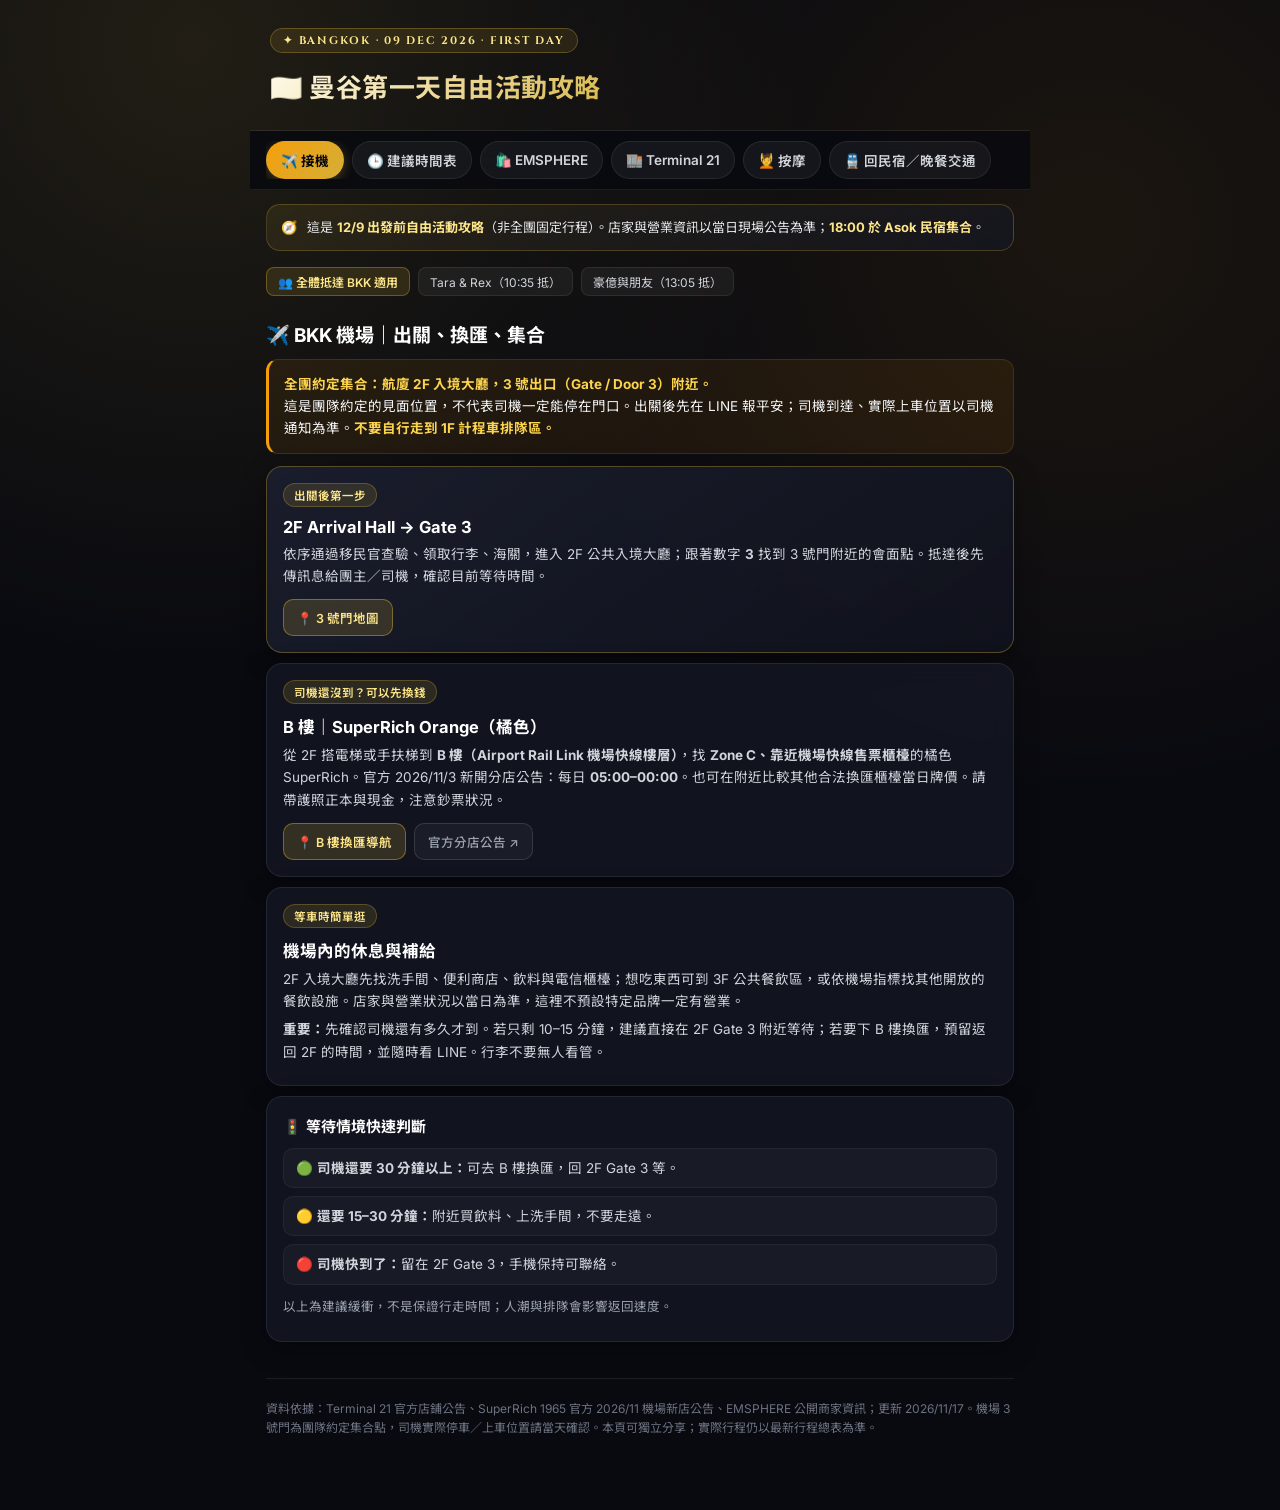
==== commit f6f61767: "Add files via upload" ====
--- a/tera_rex_bangkok_guide.html
+++ b/tera_rex_bangkok_guide.html
@@ -445,7 +445,7 @@
       <section id="airport">
         <div class="crew-bar">
           <span class="crew-badge highlight">👥 全體抵達 BKK 適用</span>
-          <span class="crew-badge">Tera &amp; Rex（10:35 抵）</span>
+          <span class="crew-badge">Tara &amp; Rex（10:35 抵）</span>
           <span class="crew-badge">豪億與朋友（13:05 抵）</span>
         </div>
 
@@ -496,11 +496,11 @@
     <div aria-labelledby="button-schedule" class="tab-panel" id="tab-schedule" role="tabpanel">
       <section id="route">
         <div class="crew-bar">
-          <span class="crew-badge highlight">🎯 Tera、Rex 主力路線</span>
+          <span class="crew-badge highlight">🎯 Tara、Rex 主力路線</span>
           <span class="crew-badge">BTS Phrom Phong 站</span>
         </div>
 
-        <h2>⏱ Tera、Rex 建議時間表</h2>
+        <h2>⏱ Tara、Rex 建議時間表</h2>
         <div class="card accent-gold">
           <div class="timeline">
             <div class="tl-item"><span class="time">11:30</span> BKK 機場上車，行李交司機保管</div>
@@ -519,7 +519,7 @@
     <!-- TAB 3: EMSPHERE -->
     <div aria-labelledby="button-emsphere" class="tab-panel" id="tab-emsphere" role="tabpanel">
       <div class="crew-bar">
-        <span class="crew-badge highlight">🎯 Tera、Rex 午餐與逛街主場</span>
+        <span class="crew-badge highlight">🎯 Tara、Rex 午餐與逛街主場</span>
         <span class="crew-badge">BTS Phrom Phong 站</span>
       </div>
 
@@ -532,7 +532,7 @@
 
       <h2 id="em-intro">🛍️ EMSPHERE｜第一站商場介紹</h2>
       <div class="card">
-        <p class="small">EMSPHERE 位於 Sukhumvit 的 EM District 商圈，靠近 <strong>BTS Phrom Phong</strong>。Tera、Rex 由司機送達後可先在館內吃午餐、換匯，再逛泰國設計服飾與生活選物。和 Terminal 21 是<strong>不同商場、不同地點</strong>。</p>
+        <p class="small">EMSPHERE 位於 Sukhumvit 的 EM District 商圈，靠近 <strong>BTS Phrom Phong</strong>。Tara、Rex 由司機送達後可先在館內吃午餐、換匯，再逛泰國設計服飾與生活選物。和 Terminal 21 是<strong>不同商場、不同地點</strong>。</p>
         <p class="small">建議先逛 G／GM 樓餐飲，再逛 M、1F；2F 可找換匯櫃檯，3F 有 IKEA。店鋪與樓層以現場公告為準。</p>
         <div class="btn-row">
           <a class="btn" href="https://www.google.com/maps/search/?api=1&amp;query=EMSPHERE+Bangkok" rel="noopener" target="_blank">📍 EMSPHERE 導航</a>
@@ -581,7 +581,7 @@
     <div aria-labelledby="button-terminal" class="tab-panel" id="tab-terminal" role="tabpanel">
       <div class="crew-bar">
         <span class="crew-badge highlight">🎯 豪億與朋友主力路線</span>
-        <span class="crew-badge">Tera &amp; Rex 順遊備案</span>
+        <span class="crew-badge">Tara &amp; Rex 順遊備案</span>
         <span class="crew-badge">BTS Asok 站</span>
       </div>
 
@@ -595,7 +595,7 @@
       <section id="terminal">
         <h2 id="t-intro">🏬 Terminal 21 Asok｜民宿旁的備用行程</h2>
         <div class="callout">
-          這裡是 <strong>Asok 的 Terminal 21</strong>，不是 Pattaya 的 Terminal 21！適合豪億與朋友抵達民宿後直接逛，也適合 Tera、Rex 提早逛完 EMSPHERE 後順路去。商場一般營業 10:00–22:00，當日仍以現場公告為準。
+          這裡是 <strong>Asok 的 Terminal 21</strong>，不是 Pattaya 的 Terminal 21！適合豪億與朋友抵達民宿後直接逛，也適合 Tara、Rex 提早逛完 EMSPHERE 後順路去。商場一般營業 10:00–22:00，當日仍以現場公告為準。
         </div>
 
         <h2 id="t-food">🍜 Terminal 21｜美食與飲料</h2>
@@ -701,7 +701,7 @@
         </div>
 
         <div class="card small">
-          <strong style="color:var(--gold-light);font-size:15px;">給 Tera、Rex｜EMSPHERE → Terminal 21</strong>
+          <strong style="color:var(--gold-light);font-size:15px;">給 Tara、Rex｜EMSPHERE → Terminal 21</strong>
           <p>從 BTS Phrom Phong 搭往 Khu Khot 方向，一站到 Asok，跟著 Terminal 21／Exit 1 指標走連通道。逛完再走回民宿；民宿精確入口與步行路線以房東提供的地址為準。</p>
         </div>
       </section>
@@ -760,7 +760,7 @@
     <div aria-labelledby="button-transport" class="tab-panel" id="tab-transport" role="tabpanel">
       <div class="crew-bar">
         <span class="crew-badge highlight">👥 全員 18:00 民宿集合適用</span>
-        <span class="crew-badge">Tera、Rex、豪億與朋友</span>
+        <span class="crew-badge">Tara、Rex、豪億與朋友</span>
       </div>
 
       <h2>🚆 回民宿與前往晚餐餐廳</h2>
